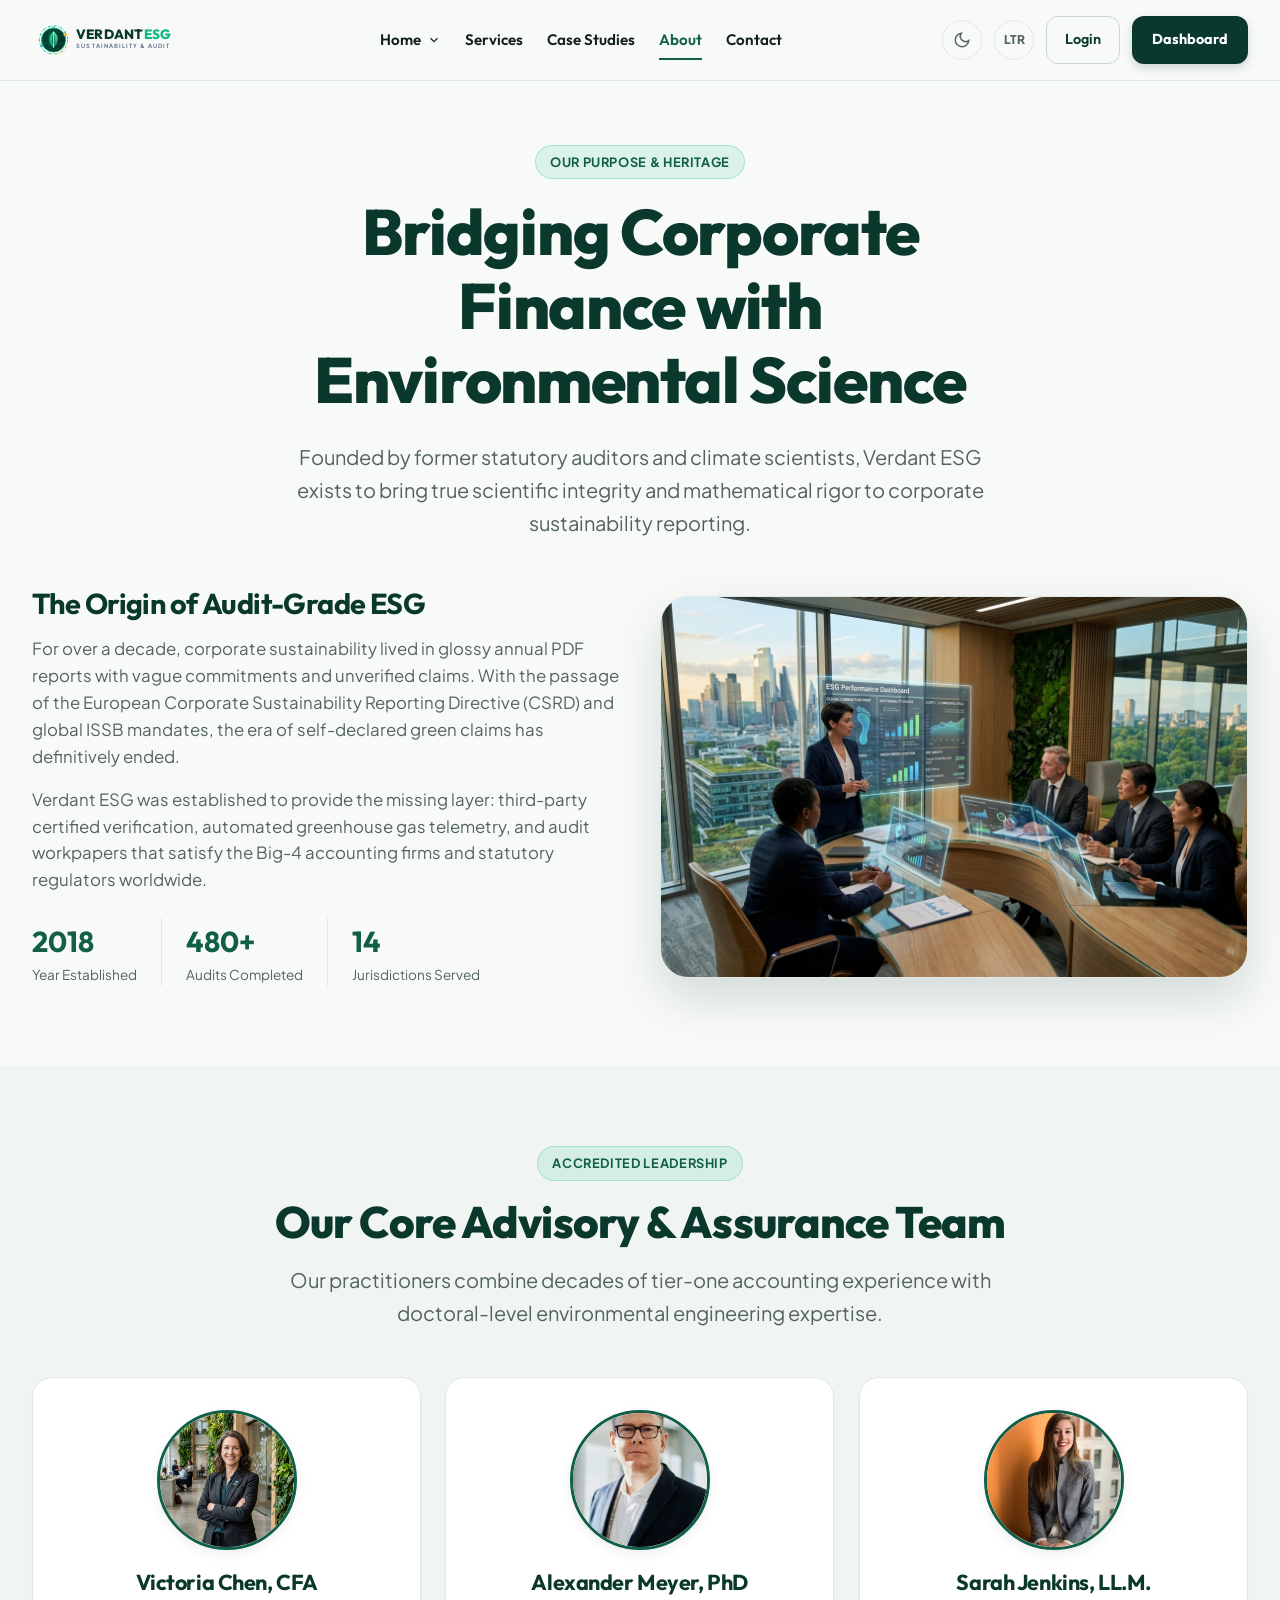
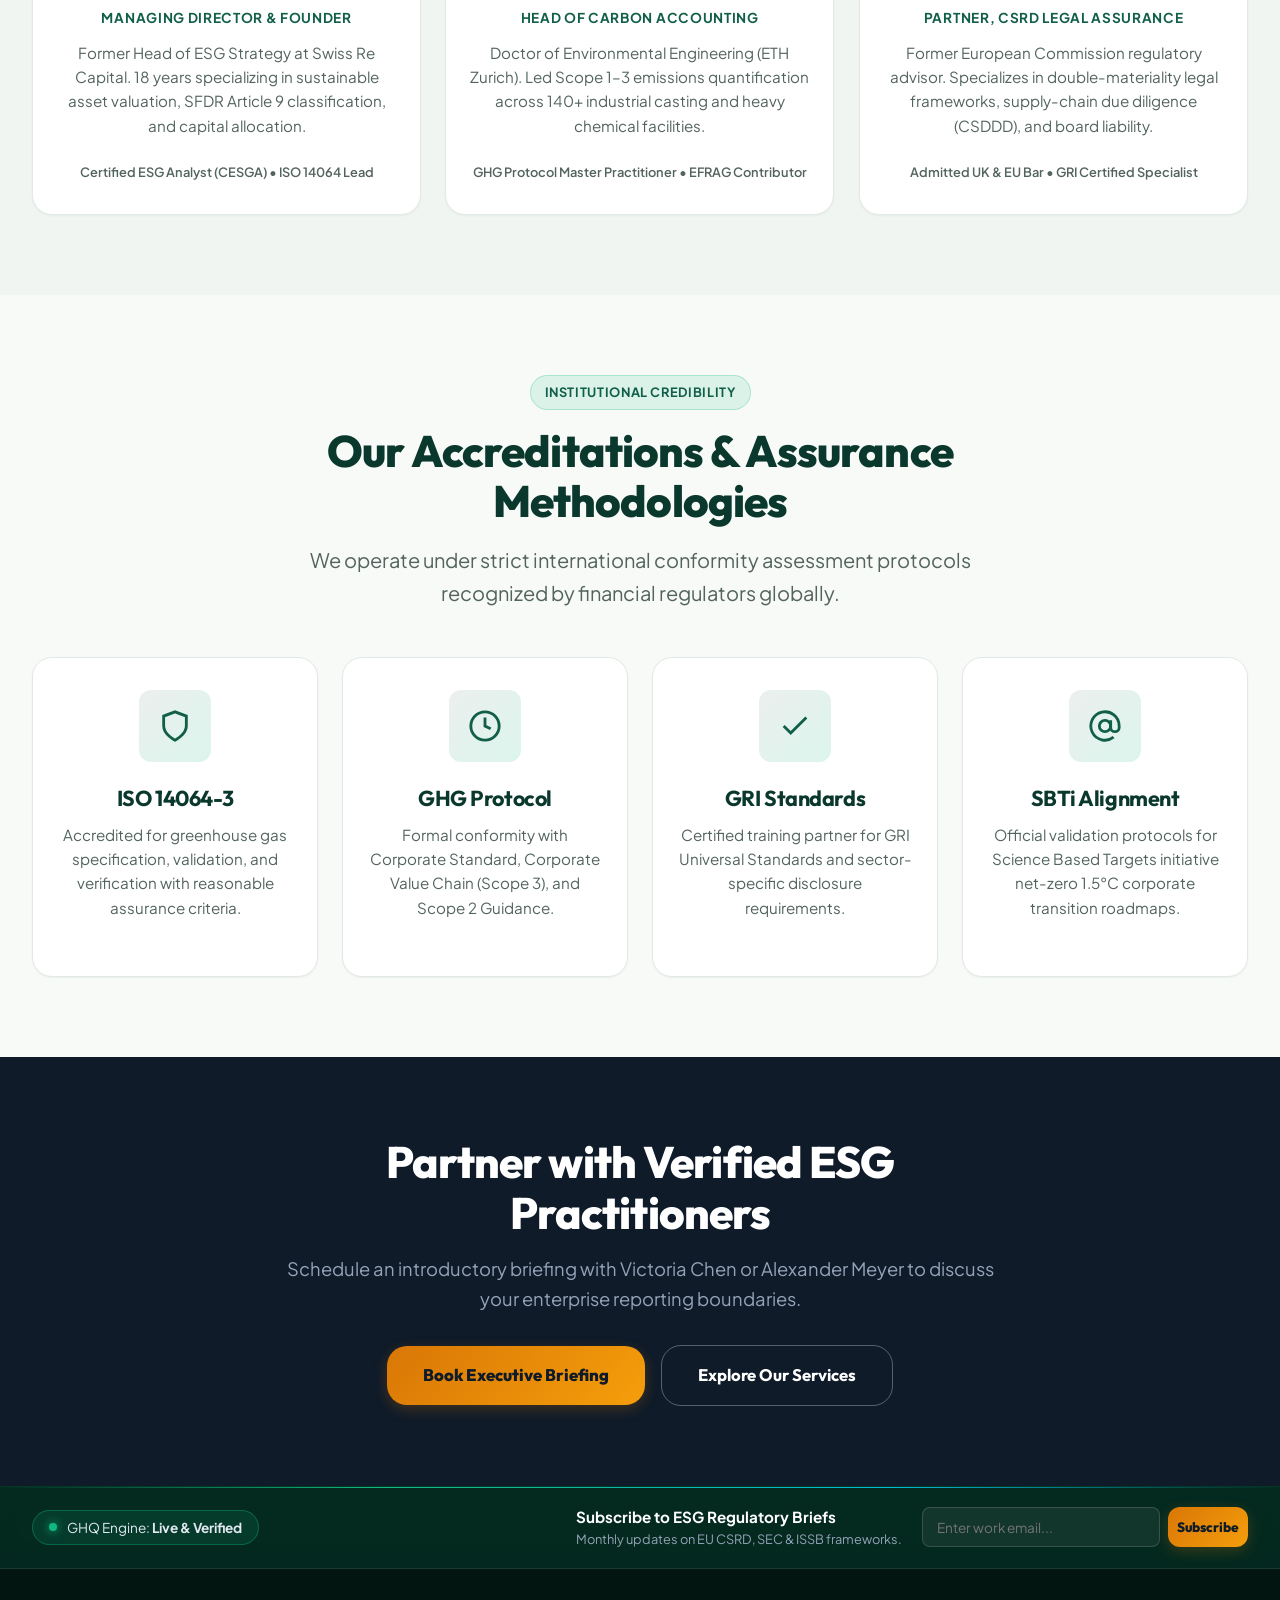
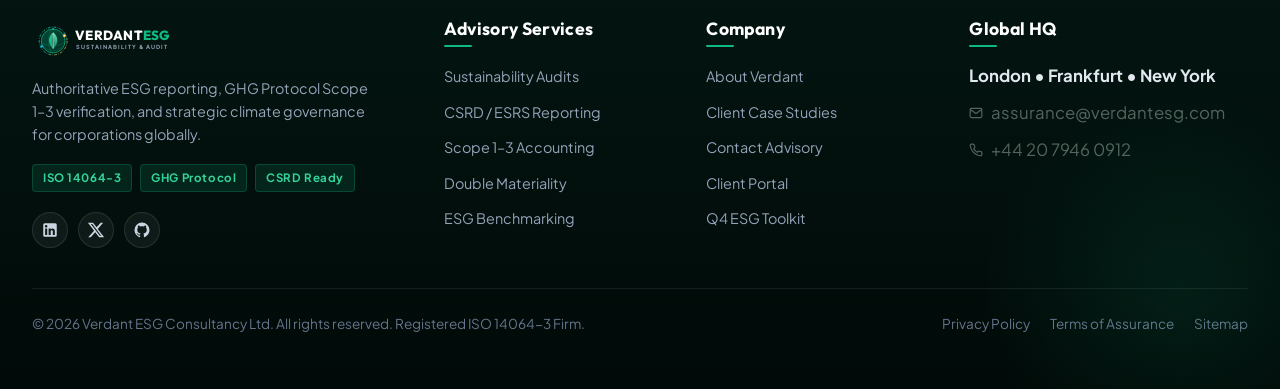
==== about.html @ 06926736 "1" ====
<!DOCTYPE html>
<html lang="en">
<head>
  <meta charset="UTF-8">
  <meta name="viewport" content="width=device-width, initial-scale=1.0">
  <title>About Us — Verdant ESG Consultancy</title>
  <meta name="description" content="Meet our multidisciplinary team of accredited GHG auditors, environmental economists, and CSRD statutory assurance specialists.">
  <meta name="keywords" content="ESG consultancy team, GHG auditors, sustainability leadership, ISO 14064 verifiers">
  
  <link rel="icon" type="image/png" href="assets/images/logo.png">
  <link rel="stylesheet" href="assets/css/style.css">
  <link rel="stylesheet" href="assets/css/dark-mode.css">
  <link rel="stylesheet" href="assets/css/rtl.css">
</head>
<body>

  <!-- STRICT NAVBAR -->
  <header class="site-header" id="mainHeader">
    <div class="container navbar">
      <a href="index.html" class="navbar-brand" aria-label="Verdant ESG Home">
        <svg viewBox="0 0 280 64" width="180" height="42" fill="none" xmlns="http://www.w3.org/2000/svg">
          <defs>
            <linearGradient id="hdrGlobeGrad" x1="0" y1="0" x2="44" y2="44" gradientUnits="userSpaceOnUse">
              <stop offset="0%" stop-color="#064E3B"/>
              <stop offset="100%" stop-color="#022C22"/>
            </linearGradient>
            <linearGradient id="hdrLeaf1" x1="12" y1="8" x2="32" y2="36" gradientUnits="userSpaceOnUse">
              <stop offset="0%" stop-color="#34D399"/>
              <stop offset="50%" stop-color="#10B981"/>
              <stop offset="100%" stop-color="#059669"/>
            </linearGradient>
            <linearGradient id="hdrLeaf2" x1="22" y1="8" x2="22" y2="36" gradientUnits="userSpaceOnUse">
              <stop offset="0%" stop-color="#6EE7B7"/>
              <stop offset="100%" stop-color="#047857"/>
            </linearGradient>
            <linearGradient id="hdrOrbitGrad" x1="0" y1="0" x2="44" y2="44" gradientUnits="userSpaceOnUse">
              <stop offset="0%" stop-color="#10B981"/>
              <stop offset="50%" stop-color="#06B6D4"/>
              <stop offset="100%" stop-color="#F59E0B"/>
            </linearGradient>
          </defs>
          <g transform="translate(10, 10)">
            <circle cx="22" cy="22" r="21" stroke="url(#hdrOrbitGrad)" stroke-width="1.5" stroke-dasharray="4 2 1 2" opacity="0.9"/>
            <ellipse cx="22" cy="22" rx="21" ry="8" stroke="#10B981" stroke-width="1" stroke-dasharray="2 3" transform="rotate(-25 22 22)" opacity="0.6"/>
            <circle cx="22" cy="22" r="18" fill="url(#hdrGlobeGrad)" stroke="#10B981" stroke-width="1"/>
            <path d="M 4 22 A 18 7 0 0 0 40 22" fill="none" stroke="#10B981" stroke-width="0.75" opacity="0.4"/>
            <path d="M 4 22 A 18 14 0 0 0 40 22" fill="none" stroke="#10B981" stroke-width="0.75" opacity="0.3"/>
            <path d="M 22 4 A 7 18 0 0 0 22 40" fill="none" stroke="#10B981" stroke-width="0.75" opacity="0.4"/>
            <path d="M 22 9 C 14 15 13 25 22 34 C 20 28 20 18 22 9 Z" fill="url(#hdrLeaf1)"/>
            <path d="M 22 9 C 30 15 31 25 22 34 C 24 28 24 18 22 9 Z" fill="url(#hdrLeaf2)"/>
            <path d="M 22 10 V 33" stroke="#ECFDF5" stroke-width="1.2" stroke-linecap="round"/>
            <circle cx="39" cy="14" r="2.5" fill="#F59E0B"/>
            <circle cx="39" cy="14" r="1" fill="#FFFFFF"/>
            <circle cx="5" cy="30" r="1.8" fill="#06B6D4"/>
            <circle cx="22" cy="4" r="1.5" fill="#10B981"/>
          </g>
          <text x="65" y="30" font-family="'Outfit', 'Inter', sans-serif" font-size="20" font-weight="800" fill="currentColor" letter-spacing="0.02em" class="brand-text-main">VERDANT<tspan fill="#10B981">ESG</tspan></text>
          <text x="66" y="44" font-family="'Plus Jakarta Sans', sans-serif" font-size="8.5" font-weight="700" fill="#64748B" letter-spacing="0.18em">SUSTAINABILITY &amp; AUDIT</text>
        </svg>
      </a>

      <nav class="nav-menu" aria-label="Primary Navigation">
        <div class="nav-dropdown">
          <a href="index.html" class="nav-link dropdown-trigger">
            Home
            <svg width="14" height="14" viewBox="0 0 24 24" fill="none" stroke="currentColor" stroke-width="2">
              <polyline points="6 9 12 15 18 9"></polyline>
            </svg>
          </a>
          <div class="dropdown-menu">
            <a href="index.html" class="dropdown-item">Home 1</a>
            <a href="home-2.html" class="dropdown-item">Home 2</a>
          </div>
        </div>
        <a href="services.html" class="nav-link">Services</a>
        <a href="case-studies.html" class="nav-link">Case Studies</a>
        <a href="about.html" class="nav-link active">About</a>
        <a href="contact.html" class="nav-link">Contact</a>
      </nav>

      <div class="nav-actions">
        <button class="utility-btn js-theme-toggle" aria-label="Toggle Theme" title="Toggle Light/Dark Theme">
          <svg class="icon-moon" width="18" height="18" viewBox="0 0 24 24" fill="none" stroke="currentColor" stroke-width="2">
            <path d="M21 12.79A9 9 0 1 1 11.21 3 7 7 0 0 0 21 12.79z"></path>
          </svg>
          <svg class="icon-sun" width="18" height="18" viewBox="0 0 24 24" fill="none" stroke="currentColor" stroke-width="2" style="display:none;">
            <circle cx="12" cy="12" r="5"></circle>
            <line x1="12" y1="1" x2="12" y2="3"></line>
            <line x1="12" y1="21" x2="12" y2="23"></line>
            <line x1="4.22" y1="4.22" x2="5.64" y2="5.64"></line>
            <line x1="18.36" y1="18.36" x2="19.78" y2="19.78"></line>
            <line x1="1" y1="12" x2="3" y2="12"></line>
            <line x1="21" y1="12" x2="23" y2="12"></line>
            <line x1="4.22" y1="19.78" x2="5.64" y2="18.36"></line>
            <line x1="18.36" y1="5.64" x2="19.78" y2="4.22"></line>
          </svg>
        </button>

        <button class="utility-btn js-rtl-toggle" aria-label="Toggle RTL" style="font-weight: 800; font-size: 0.75rem;">
          LTR
        </button>

        <a href="login.html" class="btn btn-login">Login</a>
        <a href="dashboard.html" class="btn btn-dashboard">Dashboard</a>

        <button class="hamburger-btn" aria-label="Open Mobile Menu">
          <span></span>
          <span></span>
          <span></span>
        </button>
      </div>
    </div>
  </header>

  <!-- Mobile Drawer -->
  <div class="mobile-drawer-backdrop">
    <div class="mobile-drawer">
      <div class="mobile-drawer-header">
        <span style="font-family: var(--font-display); font-weight: 800; color: var(--color-primary);">VERDANT ESG</span>
        <button class="utility-btn js-drawer-close" aria-label="Close Menu">✕</button>
      </div>
      <div class="mobile-nav-links">
        <a href="index.html" class="mobile-nav-link">Home (Version 1)</a>
        <a href="home-2.html" class="mobile-nav-link">Home (Version 2)</a>
        <a href="services.html" class="mobile-nav-link">Services</a>
        <a href="case-studies.html" class="mobile-nav-link">Case Studies</a>
        <a href="about.html" class="mobile-nav-link">About Us</a>
        <a href="contact.html" class="mobile-nav-link">Contact</a>
      </div>
      <div class="mobile-drawer-footer">
        <a href="login.html" class="btn btn-outline" style="width: 100%;">Client Login</a>
        <a href="dashboard.html" class="btn btn-primary" style="width: 100%;">Client Dashboard</a>
      </div>
    </div>
  </div>

  <main>
    <!-- ========================================================================
         ABOUT SECTION 1: MISSION & STORY HERO
         ======================================================================== -->
    <section class="section" style="padding-top: var(--space-16);">
      <div class="container">
        <div class="section-header">
          <div class="badge">Our Purpose &amp; Heritage</div>
          <h1>Bridging Corporate Finance with Environmental Science</h1>
          <p class="lead-text" style="margin-left: auto; margin-right: auto;">
            Founded by former statutory auditors and climate scientists, Verdant ESG exists to bring true scientific integrity and mathematical rigor to corporate sustainability reporting.
          </p>
        </div>

        <div style="display: grid; grid-template-columns: 1fr 1fr; gap: var(--space-10); align-items: center;">
          <div>
            <h3 style="font-size: 1.8rem; margin-bottom: 16px;">The Origin of Audit-Grade ESG</h3>
            <p>
              For over a decade, corporate sustainability lived in glossy annual PDF reports with vague commitments and unverified claims. With the passage of the European Corporate Sustainability Reporting Directive (CSRD) and global ISSB mandates, the era of self-declared green claims has definitively ended.
            </p>
            <p>
              Verdant ESG was established to provide the missing layer: third-party certified verification, automated greenhouse gas telemetry, and audit workpapers that satisfy the Big-4 accounting firms and statutory regulators worldwide.
            </p>
            <div style="display: flex; gap: 24px; margin-top: 24px;">
              <div>
                <strong style="font-size: 1.8rem; font-family: var(--font-display); color: var(--color-primary-light);">2018</strong>
                <div style="font-size: 0.85rem; color: var(--color-text-muted);">Year Established</div>
              </div>
              <div style="width: 1px; background: var(--color-border);"></div>
              <div>
                <strong style="font-size: 1.8rem; font-family: var(--font-display); color: var(--color-primary-light);">480+</strong>
                <div style="font-size: 0.85rem; color: var(--color-text-muted);">Audits Completed</div>
              </div>
              <div style="width: 1px; background: var(--color-border);"></div>
              <div>
                <strong style="font-size: 1.8rem; font-family: var(--font-display); color: var(--color-primary-light);">14</strong>
                <div style="font-size: 0.85rem; color: var(--color-text-muted);">Jurisdictions Served</div>
              </div>
            </div>
          </div>

          <div style="border-radius: var(--radius-xl); overflow: hidden; box-shadow: var(--shadow-xl); border: 1.5px solid var(--color-border);">
            <img src="assets/images/hero_boardroom.jpg" alt="Verdant ESG Boardroom Executive Advisory" style="width: 100%; height: 380px; object-fit: cover;">
          </div>
        </div>
      </div>
    </section>

    <!-- ========================================================================
         ABOUT SECTION 2: TEAM PROFILES (CENTER-ALIGNED 3D TILT CARDS)
         ======================================================================== -->
    <section class="section section-subtle">
      <div class="container">
        <div class="section-header">
          <div class="badge">Accredited Leadership</div>
          <h2>Our Core Advisory &amp; Assurance Team</h2>
          <p class="lead-text" style="margin-left: auto; margin-right: auto;">
            Our practitioners combine decades of tier-one accounting experience with doctoral-level environmental engineering expertise.
          </p>
        </div>

        <div class="card-grid card-grid-3">
          <!-- Member 1: Director -->
          <div class="esg-card tilt-card">
            <div style="width: 140px; height: 140px; border-radius: 50%; overflow: hidden; margin-bottom: 20px; border: 3px solid var(--color-primary-light); box-shadow: var(--shadow-md);">
              <img src="assets/images/team_director.jpg" alt="Victoria Chen, Managing Director" style="width: 100%; height: 100%; object-fit: cover;">
            </div>
            <h3>Victoria Chen, CFA</h3>
            <span style="font-size: 0.85rem; font-weight: 700; color: var(--color-primary-light); margin-bottom: 12px; text-transform: uppercase; letter-spacing: 0.05em;">
              Managing Director &amp; Founder
            </span>
            <p>
              Former Head of ESG Strategy at Swiss Re Capital. 18 years specializing in sustainable asset valuation, SFDR Article 9 classification, and capital allocation.
            </p>
            <div style="font-size: 0.8rem; color: var(--color-text-muted); font-weight: 600;">
              Certified ESG Analyst (CESGA) • ISO 14064 Lead
            </div>
          </div>

          <!-- Member 2: Auditor -->
          <div class="esg-card tilt-card">
            <div style="width: 140px; height: 140px; border-radius: 50%; overflow: hidden; margin-bottom: 20px; border: 3px solid var(--color-primary-light); box-shadow: var(--shadow-md);">
              <img src="assets/images/team_auditor.jpg" alt="Alexander Meyer, Lead GHG Verifier" style="width: 100%; height: 100%; object-fit: cover;">
            </div>
            <h3>Alexander Meyer, PhD</h3>
            <span style="font-size: 0.85rem; font-weight: 700; color: var(--color-primary-light); margin-bottom: 12px; text-transform: uppercase; letter-spacing: 0.05em;">
              Head of Carbon Accounting
            </span>
            <p>
              Doctor of Environmental Engineering (ETH Zurich). Led Scope 1–3 emissions quantification across 140+ industrial casting and heavy chemical facilities.
            </p>
            <div style="font-size: 0.8rem; color: var(--color-text-muted); font-weight: 600;">
              GHG Protocol Master Practitioner • EFRAG Contributor
            </div>
          </div>

          <!-- Member 3: Governance -->
          <div class="esg-card tilt-card">
            <div style="width: 140px; height: 140px; border-radius: 50%; overflow: hidden; margin-bottom: 20px; border: 3px solid var(--color-primary-light); box-shadow: var(--shadow-md);">
              <img src="assets/images/team_governance.jpg" alt="Sarah Jenkins, CSRD Assurance Partner" style="width: 100%; height: 100%; object-fit: cover;">
            </div>
            <h3>Sarah Jenkins, LL.M.</h3>
            <span style="font-size: 0.85rem; font-weight: 700; color: var(--color-primary-light); margin-bottom: 12px; text-transform: uppercase; letter-spacing: 0.05em;">
              Partner, CSRD Legal Assurance
            </span>
            <p>
              Former European Commission regulatory advisor. Specializes in double-materiality legal frameworks, supply-chain due diligence (CSDDD), and board liability.
            </p>
            <div style="font-size: 0.8rem; color: var(--color-text-muted); font-weight: 600;">
              Admitted UK &amp; EU Bar • GRI Certified Specialist
            </div>
          </div>
        </div>
      </div>
    </section>

    <!-- ========================================================================
         ABOUT SECTION 3: CERTIFICATIONS & ACCREDITATIONS
         ======================================================================== -->
    <section class="section">
      <div class="container">
        <div class="section-header">
          <div class="badge">Institutional Credibility</div>
          <h2>Our Accreditations &amp; Assurance Methodologies</h2>
          <p class="lead-text" style="margin-left: auto; margin-right: auto;">
            We operate under strict international conformity assessment protocols recognized by financial regulators globally.
          </p>
        </div>

        <div class="card-grid card-grid-4">
          <!-- Cert 1 -->
          <div class="esg-card tilt-card">
            <div class="card-icon">
              <svg viewBox="0 0 24 24" fill="none" stroke="currentColor" stroke-width="2">
                <path d="M12 22s8-4 8-10V5l-8-3-8 3v7c0 6 8 10 8 10z"></path>
              </svg>
            </div>
            <h3>ISO 14064-3</h3>
            <p>Accredited for greenhouse gas specification, validation, and verification with reasonable assurance criteria.</p>
          </div>

          <!-- Cert 2 -->
          <div class="esg-card tilt-card">
            <div class="card-icon">
              <svg viewBox="0 0 24 24" fill="none" stroke="currentColor" stroke-width="2">
                <circle cx="12" cy="12" r="10"></circle>
                <path d="M12 6v6l4 2"></path>
              </svg>
            </div>
            <h3>GHG Protocol</h3>
            <p>Formal conformity with Corporate Standard, Corporate Value Chain (Scope 3), and Scope 2 Guidance.</p>
          </div>

          <!-- Cert 3 -->
          <div class="esg-card tilt-card">
            <div class="card-icon">
              <svg viewBox="0 0 24 24" fill="none" stroke="currentColor" stroke-width="2">
                <polyline points="20 6 9 17 4 12"></polyline>
              </svg>
            </div>
            <h3>GRI Standards</h3>
            <p>Certified training partner for GRI Universal Standards and sector-specific disclosure requirements.</p>
          </div>

          <!-- Cert 4 -->
          <div class="esg-card tilt-card">
            <div class="card-icon">
              <svg viewBox="0 0 24 24" fill="none" stroke="currentColor" stroke-width="2">
                <circle cx="12" cy="12" r="4"></circle>
                <path d="M16 8v5a3 3 0 0 0 6 0v-1a10 10 0 1 0-3.92 7.94"></path>
              </svg>
            </div>
            <h3>SBTi Alignment</h3>
            <p>Official validation protocols for Science Based Targets initiative net-zero 1.5°C corporate transition roadmaps.</p>
          </div>
        </div>
      </div>
    </section>

    <!-- ========================================================================
         ABOUT SECTION 4: CTA TO SERVICES / CONTACT
         ======================================================================== -->
    <section class="section section-dark">
      <div class="container" style="text-align: center; max-width: 800px; margin: 0 auto;">
        <h2 style="color: #FFFFFF; margin-bottom: 16px;">Partner with Verified ESG Practitioners</h2>
        <p style="color: #94A3B8; margin-bottom: 32px; font-size: 1.15rem;">
          Schedule an introductory briefing with Victoria Chen or Alexander Meyer to discuss your enterprise reporting boundaries.
        </p>
        <div class="btn-group" style="justify-content: center;">
          <a href="contact.html" class="btn btn-accent btn-lg">Book Executive Briefing</a>
          <a href="services.html" class="btn btn-outline btn-lg" style="color: #FFFFFF; border-color: rgba(255,255,255,0.3);">Explore Our Services</a>
        </div>
      </div>
    </section>
  </main>

  <!-- FOOTER -->
    <footer class="site-footer">
    <div class="footer-top-bar">
      <div class="container footer-top-wrapper">
        <div class="footer-status-pill">
          <span class="status-dot"></span>
          <span>GHQ Engine: <strong>Live &amp; Verified</strong></span>
        </div>
        <div class="footer-newsletter-box">
          <div class="newsletter-text">
            <strong>Subscribe to ESG Regulatory Briefs</strong>
            <span>Monthly updates on EU CSRD, SEC &amp; ISSB frameworks.</span>
          </div>
          <form class="newsletter-form js-validate-form">
            <input type="email" placeholder="Enter work email..." required class="form-control footer-input">
            <button type="submit" class="btn btn-accent btn-sm">Subscribe</button>
          </form>
        </div>
      </div>
    </div>

    <div class="container footer-main">
      <div class="footer-grid">
        <!-- Brand Column -->
        <div class="footer-brand-col">
          <a href="index.html" class="navbar-brand footer-logo">
            <svg viewBox="0 0 280 64" width="160" height="38" fill="none" xmlns="http://www.w3.org/2000/svg">
          <defs>
            <linearGradient id="ftrGlobeGrad" x1="0" y1="0" x2="44" y2="44" gradientUnits="userSpaceOnUse">
              <stop offset="0%" stop-color="#064E3B"/>
              <stop offset="100%" stop-color="#022C22"/>
            </linearGradient>
            <linearGradient id="ftrLeaf1" x1="12" y1="8" x2="32" y2="36" gradientUnits="userSpaceOnUse">
              <stop offset="0%" stop-color="#34D399"/>
              <stop offset="50%" stop-color="#10B981"/>
              <stop offset="100%" stop-color="#059669"/>
            </linearGradient>
            <linearGradient id="ftrLeaf2" x1="22" y1="8" x2="22" y2="36" gradientUnits="userSpaceOnUse">
              <stop offset="0%" stop-color="#6EE7B7"/>
              <stop offset="100%" stop-color="#047857"/>
            </linearGradient>
            <linearGradient id="ftrOrbitGrad" x1="0" y1="0" x2="44" y2="44" gradientUnits="userSpaceOnUse">
              <stop offset="0%" stop-color="#10B981"/>
              <stop offset="50%" stop-color="#06B6D4"/>
              <stop offset="100%" stop-color="#F59E0B"/>
            </linearGradient>
          </defs>
          <g transform="translate(10, 10)">
            <circle cx="22" cy="22" r="21" stroke="url(#ftrOrbitGrad)" stroke-width="1.5" stroke-dasharray="4 2 1 2" opacity="0.9"/>
            <ellipse cx="22" cy="22" rx="21" ry="8" stroke="#10B981" stroke-width="1" stroke-dasharray="2 3" transform="rotate(-25 22 22)" opacity="0.6"/>
            <circle cx="22" cy="22" r="18" fill="url(#ftrGlobeGrad)" stroke="#10B981" stroke-width="1"/>
            <path d="M 4 22 A 18 7 0 0 0 40 22" fill="none" stroke="#10B981" stroke-width="0.75" opacity="0.4"/>
            <path d="M 4 22 A 18 14 0 0 0 40 22" fill="none" stroke="#10B981" stroke-width="0.75" opacity="0.3"/>
            <path d="M 22 4 A 7 18 0 0 0 22 40" fill="none" stroke="#10B981" stroke-width="0.75" opacity="0.4"/>
            <path d="M 22 9 C 14 15 13 25 22 34 C 20 28 20 18 22 9 Z" fill="url(#ftrLeaf1)"/>
            <path d="M 22 9 C 30 15 31 25 22 34 C 24 28 24 18 22 9 Z" fill="url(#ftrLeaf2)"/>
            <path d="M 22 10 V 33" stroke="#ECFDF5" stroke-width="1.2" stroke-linecap="round"/>
            <circle cx="39" cy="14" r="2.5" fill="#F59E0B"/>
            <circle cx="39" cy="14" r="1" fill="#FFFFFF"/>
            <circle cx="5" cy="30" r="1.8" fill="#06B6D4"/>
            <circle cx="22" cy="4" r="1.5" fill="#10B981"/>
          </g>
          <text x="65" y="30" font-family="'Outfit', 'Inter', sans-serif" font-size="20" font-weight="800" fill="#FFFFFF" letter-spacing="0.02em">VERDANT<tspan fill="#10B981">ESG</tspan></text>
          <text x="66" y="44" font-family="'Plus Jakarta Sans', sans-serif" font-size="8.5" font-weight="700" fill="#94A3B8" letter-spacing="0.18em">SUSTAINABILITY &amp; AUDIT</text>
        </svg>
          </a>
          <p class="footer-desc">
            Authoritative ESG reporting, GHG Protocol Scope 1–3 verification, and strategic climate governance for corporations globally.
          </p>
          <div class="footer-badges">
            <span class="cert-badge">ISO 14064-3</span>
            <span class="cert-badge">GHG Protocol</span>
            <span class="cert-badge">CSRD Ready</span>
          </div>
          <div class="footer-socials">
            <a href="#" aria-label="LinkedIn" class="social-btn">
              <svg width="18" height="18" fill="currentColor" viewBox="0 0 24 24"><path d="M19 3a2 2 0 0 1 2 2v14a2 2 0 0 1-2 2H5a2 2 0 0 1-2-2V5a2 2 0 0 1 2-2h14m-.5 15.5v-5.3a3.26 3.26 0 0 0-3.26-3.26c-.85 0-1.84.52-2.28 1.3v-1.11h-2.79v8.37h2.79v-4.93c0-.77.62-1.4 1.39-1.4a1.4 1.4 0 0 1 1.4 1.4v4.93h2.75M6.88 8.56a1.68 1.68 0 0 0 1.68-1.68c0-.93-.75-1.69-1.68-1.69a1.69 1.69 0 0 0-1.69 1.69c0 .93.76 1.68 1.69 1.68m1.39 9.94v-8.37H5.5v8.37h2.77z"/></svg>
            </a>
            <a href="#" aria-label="Twitter/X" class="social-btn">
              <svg width="18" height="18" fill="currentColor" viewBox="0 0 24 24"><path d="M18.244 2.25h3.308l-7.227 8.26 8.502 11.24H16.17l-5.214-6.817L4.99 21.75H1.68l7.73-8.835L1.254 2.25H8.08l4.713 6.231zm-1.161 17.52h1.833L7.084 4.126H5.117z"/></svg>
            </a>
            <a href="#" aria-label="GitHub" class="social-btn">
              <svg width="18" height="18" fill="currentColor" viewBox="0 0 24 24"><path d="M12 2A10 10 0 0 0 2 12c0 4.42 2.87 8.17 6.84 9.5.5.08.66-.23.66-.5v-1.69c-2.77.6-3.36-1.34-3.36-1.34-.46-1.16-1.11-1.47-1.11-1.47-.91-.62.07-.6.07-.6 1 .07 1.53 1.03 1.53 1.03.87 1.52 2.34 1.07 2.91.83.1-.65.35-1.09.63-1.34-2.22-.25-4.55-1.11-4.55-4.92 0-1.11.38-2 1.03-2.71-.1-.25-.45-1.29.1-2.64 0 0 .84-.27 2.75 1.02.79-.22 1.65-.33 2.5-.33.85 0 1.71.11 2.5.33 1.91-1.29 2.75-1.02 2.75-1.02.55 1.35.2 2.39.1 2.64.65.71 1.03 1.6 1.03 2.71 0 3.82-2.34 4.66-4.57 4.91.36.31.69.92.69 1.85V21c0 .27.16.59.67.5C19.14 20.16 22 16.42 22 12A10 10 0 0 0 12 2z"/></svg>
            </a>
          </div>
        </div>

        <!-- Advisory Services -->
        <div class="footer-col">
          <h4 class="footer-heading">Advisory Services</h4>
          <ul class="footer-menu">
            <li><a href="services.html">Sustainability Audits</a></li>
            <li><a href="services.html">CSRD / ESRS Reporting</a></li>
            <li><a href="services.html">Scope 1–3 Accounting</a></li>
            <li><a href="services.html">Double Materiality</a></li>
            <li><a href="services.html">ESG Benchmarking</a></li>
          </ul>
        </div>

        <!-- Company -->
        <div class="footer-col">
          <h4 class="footer-heading">Company</h4>
          <ul class="footer-menu">
            <li><a href="about.html">About Verdant</a></li>
            <li><a href="case-studies.html">Client Case Studies</a></li>
            <li><a href="contact.html">Contact Advisory</a></li>
            <li><a href="login.html">Client Portal</a></li>
            <li><a href="coming-soon.html">Q4 ESG Toolkit</a></li>
          </ul>
        </div>

        <!-- Global HQ -->
        <div class="footer-col">
          <h4 class="footer-heading">Global HQ</h4>
          <div class="footer-contact-info">
            <p><strong>London • Frankfurt • New York</strong></p>
            <p><svg width="14" height="14" viewBox="0 0 24 24" fill="none" stroke="currentColor" stroke-width="2"><path d="M4 4h16c1.1 0 2 .9 2 2v12c0 1.1-.9 2-2 2H4c-1.1 0-2-.9-2-2V6c0-1.1.9-2 2-2z"></path><polyline points="22,6 12,13 2,6"></polyline></svg> assurance@verdantesg.com</p>
            <p><svg width="14" height="14" viewBox="0 0 24 24" fill="none" stroke="currentColor" stroke-width="2"><path d="M22 16.92v3a2 2 0 0 1-2.18 2 19.79 19.79 0 0 1-8.63-3.07 19.5 19.5 0 0 1-6-6 19.79 19.79 0 0 1-3.07-8.67A2 2 0 0 1 4.11 2h3a2 2 0 0 1 2 1.72 12.84 12.84 0 0 0 .7 2.81 2 2 0 0 1-.45 2.11L8.09 9.91a16 16 0 0 0 6 6l1.27-1.27a2 2 0 0 1 2.11-.45 12.84 12.84 0 0 0 2.81.7A2 2 0 0 1 22 16.92z"></path></svg> +44 20 7946 0912</p>
          </div>
        </div>
      </div>

      <div class="footer-bottom">
        <div class="footer-copy">
          &copy; 2026 Verdant ESG Consultancy Ltd. All rights reserved. Registered ISO 14064-3 Firm.
        </div>
        <div class="footer-bottom-links">
          <a href="404.html">Privacy Policy</a>
          <a href="404.html">Terms of Assurance</a>
          <a href="sitemap.xml">Sitemap</a>
          
        </div>
      </div>
    </div>
  </footer>

  <script src="assets/js/3d-effects.js"></script>
  <script src="assets/js/main.js"></script>
</body>
</html>
---- assets/css/style.css ----
/* ==========================================================================
   VERDANT ESG - SUSTAINABILITY & REPORTING CONSULTANCY DESIGN SYSTEM
   ========================================================================== */

@import url('https://fonts.googleapis.com/css2?family=Outfit:wght@400;500;600;700;800;900&family=Plus+Jakarta+Sans:ital,wght@0,400;0,500;0,600;0,700;1,400&display=swap');

:root {
  /* Core Brand Tokens */
  --color-primary: #0A382C;          /* Deep Forest Emerald */
  --color-primary-light: #115E49;    /* Vibrant Bio Green */
  --color-primary-glow: #10B981;     /* Active Bio Green Glow */
  --color-secondary: #0F1B29;        /* Slate Governance Navy */
  --color-secondary-light: #1E293B;  /* Slate Neutral */
  --color-accent: #D97706;           /* Warm Amber Action Gold */
  --color-accent-hover: #B45309;
  --color-accent-light: #FEF3C7;
  --color-accent-glow: #F59E0B;

  /* Surfaces & Backgrounds (Light Theme Default) */
  --color-bg: #F8FAF8;              /* Soft Organic Paper White */
  --color-surface: #FFFFFF;
  --color-surface-elevated: #FFFFFF;
  --color-surface-glass: rgba(255, 255, 255, 0.85);
  --color-surface-subtle: #F1F5F2;

  /* Text & Content */
  --color-text: #12201B;             /* Charcoal Deep Green */
  --color-text-muted: #53645E;       /* Muted Forest Gray */
  --color-text-subtle: #849690;
  --color-text-inverse: #FFFFFF;

  /* Borders & Dividers */
  --color-border: #E2E8E4;
  --color-border-hover: #CBD5D0;
  --color-border-focus: #10B981;

  /* Status Tokens */
  --color-success: #059669;
  --color-warning: #D97706;
  --color-error: #DC2626;
  --color-info: #0284C7;

  /* Typography */
  --font-display: 'Outfit', -apple-system, BlinkMacSystemFont, sans-serif;
  --font-body: 'Plus Jakarta Sans', -apple-system, BlinkMacSystemFont, sans-serif;

  /* Spacing Scale (8px base) */
  --space-1: 4px;
  --space-2: 8px;
  --space-3: 12px;
  --space-4: 16px;
  --space-5: 20px;
  --space-6: 24px;
  --space-8: 32px;
  --space-10: 40px;
  --space-12: 48px;
  --space-16: 64px;
  --space-20: 80px;
  --space-24: 96px;
  --space-32: 128px;

  /* Elevation Shadows */
  --shadow-sm: 0 1px 2px rgba(10, 56, 44, 0.05);
  --shadow-md: 0 4px 12px rgba(10, 56, 44, 0.08);
  --shadow-lg: 0 12px 32px rgba(10, 56, 44, 0.12);
  --shadow-xl: 0 20px 48px rgba(10, 56, 44, 0.16);
  --shadow-tilt: 0 25px 50px -12px rgba(10, 56, 44, 0.22);
  --shadow-inner: inset 0 2px 4px rgba(0, 0, 0, 0.04);

  /* Radii */
  --radius-sm: 6px;
  --radius-md: 12px;
  --radius-lg: 20px;
  --radius-xl: 28px;
  --radius-full: 9999px;

  /* Transitions */
  --transition-fast: 0.15s cubic-bezier(0.4, 0, 0.2, 1);
  --transition-normal: 0.25s cubic-bezier(0.4, 0, 0.2, 1);
  --transition-smooth: 0.4s cubic-bezier(0.16, 1, 0.3, 1);

  /* Container */
  --container-max: 1280px;
  --navbar-height: 80px;
}

/* ==========================================================================
   RESET & BASE STYLES
   ========================================================================== */
*, *::before, *::after {
  box-sizing: border-box;
  margin: 0;
  padding: 0;
}

html {
  font-size: 16px;
  scroll-behavior: smooth;
  -webkit-font-smoothing: antialiased;
  -moz-osx-font-smoothing: grayscale;
}

body {
  font-family: var(--font-body);
  background-color: var(--color-bg);
  color: var(--color-text);
  line-height: 1.6;
  min-height: 100vh;
  overflow-x: hidden;
  display: flex;
  flex-direction: column;
}

img, svg {
  max-width: 100%;
  height: auto;
  display: block;
}

a {
  color: inherit;
  text-decoration: none;
  transition: color var(--transition-fast);
}

button, input, select, textarea {
  font: inherit;
  color: inherit;
}

button {
  cursor: pointer;
  border: none;
  background: none;
}

ul, ol {
  list-style: none;
}

/* Typography Hierarchy */
h1, h2, h3, h4, h5, h6 {
  font-family: var(--font-display);
  color: var(--color-primary);
  line-height: 1.15;
  font-weight: 700;
  letter-spacing: -0.02em;
}

h1 {
  font-size: clamp(2.25rem, 4.5vw + 1rem, 4rem);
  font-weight: 800;
  margin-bottom: var(--space-6);
}

h2 {
  font-size: clamp(1.85rem, 3vw + 0.8rem, 2.75rem);
  font-weight: 800;
  margin-bottom: var(--space-4);
}

h3 {
  font-size: clamp(1.35rem, 2vw + 0.5rem, 1.75rem);
  font-weight: 700;
  margin-bottom: var(--space-3);
}

h4 {
  font-size: 1.2rem;
  font-weight: 600;
  margin-bottom: var(--space-2);
}

p {
  margin-bottom: var(--space-4);
  color: var(--color-text-muted);
  font-size: 1.05rem;
}

.lead-text {
  font-size: clamp(1.1rem, 1.2vw + 0.5rem, 1.25rem);
  line-height: 1.65;
  color: var(--color-text-muted);
  max-width: 720px;
}

.text-accent {
  color: var(--color-accent);
}

.text-gradient {
  background: linear-gradient(135deg, var(--color-primary) 0%, var(--color-primary-light) 50%, var(--color-accent) 100%);
  -webkit-background-clip: text;
  -webkit-text-fill-color: transparent;
}

.badge {
  display: inline-flex;
  align-items: center;
  gap: var(--space-2);
  padding: 6px 14px;
  border-radius: var(--radius-full);
  font-size: 0.8rem;
  font-weight: 700;
  letter-spacing: 0.05em;
  text-transform: uppercase;
  background-color: rgba(16, 185, 129, 0.12);
  color: var(--color-primary-light);
  border: 1px solid rgba(16, 185, 129, 0.25);
  margin-bottom: var(--space-4);
}

.badge-dot {
  width: 8px;
  height: 8px;
  border-radius: 50%;
  background-color: var(--color-primary-glow);
  box-shadow: 0 0 8px var(--color-primary-glow);
  animation: pulse-dot 2s infinite ease-in-out;
}

@keyframes pulse-dot {
  0%, 100% { transform: scale(1); opacity: 1; }
  50% { transform: scale(1.4); opacity: 0.6; }
}

/* ==========================================================================
   CONTAINER & LAYOUT
   ========================================================================== */
.container {
  width: 100%;
  max-width: var(--container-max);
  margin-left: auto;
  margin-right: auto;
  padding-left: var(--space-6);
  padding-right: var(--space-6);
}

.section {
  padding-top: var(--space-20);
  padding-bottom: var(--space-20);
  position: relative;
}

.section-subtle {
  background-color: var(--color-surface-subtle);
}

.section-dark {
  background-color: var(--color-secondary);
  color: #F8FAF9;
}
.section-dark h2, .section-dark h3, .section-dark h4 {
  color: #FFFFFF;
}
.section-dark p {
  color: #94A3B8;
}

.section-header {
  text-align: center;
  max-width: 760px;
  margin: 0 auto var(--space-12) auto;
}

.section-header.text-left {
  text-align: left;
  margin-left: 0;
}

/* ==========================================================================
   BUTTONS & CTAs
   ========================================================================== */
.btn {
  display: inline-flex;
  align-items: center;
  justify-content: center;
  gap: var(--space-2);
  padding: 12px 26px;
  font-family: var(--font-display);
  font-size: 0.95rem;
  font-weight: 700;
  border-radius: var(--radius-md);
  transition: all var(--transition-normal);
  text-decoration: none;
  min-height: 48px; /* Strict 44px+ touch target */
  min-width: 48px;
  position: relative;
  overflow: hidden;
  white-space: nowrap;
}

.btn:focus-visible {
  outline: 2px solid var(--color-primary-glow);
  outline-offset: 3px;
}

.btn-primary {
  background: linear-gradient(135deg, var(--color-primary) 0%, var(--color-primary-light) 100%);
  color: #FFFFFF;
  box-shadow: 0 4px 14px rgba(10, 56, 44, 0.25);
}

.btn-primary:hover {
  transform: translateY(-2px);
  box-shadow: 0 8px 20px rgba(10, 56, 44, 0.35);
  color: #FFFFFF;
}

.btn-accent {
  background: linear-gradient(135deg, var(--color-accent) 0%, var(--color-accent-glow) 100%);
  color: #0F1B29;
  font-weight: 800;
  box-shadow: 0 4px 14px rgba(217, 119, 6, 0.25);
}

.btn-accent:hover {
  transform: translateY(-2px);
  box-shadow: 0 8px 20px rgba(217, 119, 6, 0.4);
  color: #0F1B29;
}

.btn-outline {
  border: 1.5px solid var(--color-border-hover);
  background-color: transparent;
  color: var(--color-primary);
}

.btn-outline:hover {
  background-color: rgba(10, 56, 44, 0.05);
  border-color: var(--color-primary);
  transform: translateY(-2px);
}

.btn-ghost {
  background: transparent;
  color: var(--color-primary);
  border: 1.5px solid transparent;
}

.btn-ghost:hover {
  background-color: rgba(10, 56, 44, 0.06);
}

.btn-sm {
  padding: 8px 18px;
  font-size: 0.85rem;
  min-height: 40px;
}

.btn-lg {
  padding: 16px 36px;
  font-size: 1.05rem;
  border-radius: var(--radius-lg);
}

.btn-group {
  display: flex;
  align-items: center;
  gap: var(--space-4);
  flex-wrap: wrap;
}

/* ==========================================================================
   NAVBAR (STRICT: MAX 4-5 LINKS + LOGIN + DASHBOARD CTA)
   ========================================================================== */
.site-header {
  position: sticky;
  top: 0;
  z-index: 1000;
  width: 100%;
  background-color: rgba(248, 250, 248, 0.92);
  backdrop-filter: blur(14px);
  -webkit-backdrop-filter: blur(14px);
  border-bottom: 1px solid var(--color-border);
  transition: all var(--transition-normal);
}

.site-header.scrolled {
  background-color: rgba(255, 255, 255, 0.96);
  box-shadow: var(--shadow-md);
  border-bottom-color: transparent;
}

.navbar {
  display: flex;
  align-items: center;
  justify-content: space-between;
  height: var(--navbar-height);
}

.navbar-brand {
  display: flex;
  align-items: center;
  gap: var(--space-3);
  text-decoration: none;
  font-family: var(--font-display);
  font-size: 1.35rem;
  font-weight: 800;
  color: var(--color-primary);
  flex-shrink: 0;
}

.navbar-brand svg {
  height: 44px;
  width: auto;
}

/* Strict Max 4-5 Navigation Links */
.nav-menu {
  display: flex;
  align-items: center;
  gap: var(--space-8);
}

.nav-link {
  font-family: var(--font-display);
  font-size: 0.95rem;
  font-weight: 600;
  color: var(--color-text);
  padding: var(--space-2) 0;
  position: relative;
  transition: color var(--transition-fast);
}

.nav-link::after {
  content: '';
  position: absolute;
  bottom: 0;
  left: 0;
  width: 0%;
  height: 2px;
  background-color: var(--color-primary-light);
  transition: width var(--transition-normal);
}

.nav-link:hover, .nav-link.active {
  color: var(--color-primary-light);
}

.nav-link:hover::after, .nav-link.active::after {
  width: 100%;
}

/* Nav Dropdown for Home Options */
.nav-dropdown {
  position: relative;
}

.dropdown-trigger {
  display: flex;
  align-items: center;
  gap: 6px;
}

.dropdown-menu {
  position: absolute;
  top: 100%;
  left: 0;
  min-width: 110px;
  background-color: var(--color-surface);
  border: 1px solid var(--color-border);
  border-radius: var(--radius-md);
  box-shadow: var(--shadow-lg);
  padding: 4px;
  display: none;
  flex-direction: column;
  gap: 2px;
  z-index: 1010;
  animation: dropdown-fade 0.2s ease forwards;
}

.nav-dropdown:hover .dropdown-menu,
.nav-dropdown:focus-within .dropdown-menu {
  display: flex;
}

@keyframes dropdown-fade {
  from { opacity: 0; transform: translateY(6px); }
  to { opacity: 1; transform: translateY(0); }
}

.dropdown-item {
  padding: 6px 12px;
  border-radius: var(--radius-sm);
  font-size: 0.875rem;
  font-weight: 600;
  color: var(--color-text);
  display: block;
  white-space: nowrap;
  transition: background var(--transition-fast), color var(--transition-fast);
}

.dropdown-item.active,
.dropdown-item:hover {
  background-color: rgba(16, 185, 129, 0.12);
  color: var(--color-primary);
  font-weight: 700;
}

/* Distinct Action Buttons */
.nav-actions {
  display: flex;
  align-items: center;
  gap: var(--space-3);
}

.nav-actions .btn-login {
  border: 1.5px solid var(--color-border-hover);
  color: var(--color-primary);
  padding: 8px 18px;
  border-radius: var(--radius-md);
  font-weight: 600;
  font-size: 0.9rem;
}

.nav-actions .btn-login:hover {
  border-color: var(--color-primary);
  background-color: rgba(10, 56, 44, 0.05);
}

.nav-actions .btn-dashboard {
  background: var(--color-primary);
  color: #FFFFFF;
  padding: 8px 20px;
  border-radius: var(--radius-md);
  font-weight: 700;
  font-size: 0.9rem;
  box-shadow: 0 4px 10px rgba(10, 56, 44, 0.18);
}

.nav-actions .btn-dashboard:hover {
  background: var(--color-primary-light);
  transform: translateY(-1px);
}

/* Utility Controls (Theme & RTL) */
.utility-btn {
  width: 40px;
  height: 40px;
  border-radius: 50%;
  border: 1px solid var(--color-border);
  display: flex;
  align-items: center;
  justify-content: center;
  color: var(--color-text-muted);
  transition: all var(--transition-fast);
}

.utility-btn:hover {
  color: var(--color-primary);
  border-color: var(--color-primary);
  background-color: var(--color-surface-subtle);
}

/* Hamburger Trigger */
.hamburger-btn {
  display: none;
  flex-direction: column;
  justify-content: center;
  gap: 5px;
  width: 44px;
  height: 44px;
  padding: 10px;
  border-radius: var(--radius-md);
  border: 1px solid var(--color-border);
  background: transparent;
}

.hamburger-btn span {
  display: block;
  height: 2px;
  width: 100%;
  background-color: var(--color-primary);
  border-radius: 2px;
  transition: all var(--transition-fast);
}

/* Mobile Navigation Drawer */
.mobile-drawer-backdrop {
  position: fixed;
  inset: 0;
  background-color: rgba(15, 27, 41, 0.6);
  backdrop-filter: blur(6px);
  z-index: 1050;
  opacity: 0;
  visibility: hidden;
  transition: all var(--transition-smooth);
}

.mobile-drawer-backdrop.active {
  opacity: 1;
  visibility: visible;
}

.mobile-drawer {
  position: fixed;
  top: 0;
  right: -320px;
  width: 320px;
  max-width: 85vw;
  height: 100vh;
  background-color: var(--color-surface);
  z-index: 1060;
  box-shadow: var(--shadow-xl);
  display: flex;
  flex-direction: column;
  transition: transform var(--transition-smooth);
}

.mobile-drawer-backdrop.active .mobile-drawer {
  transform: translateX(-320px);
}

.mobile-drawer-header {
  display: flex;
  align-items: center;
  justify-content: space-between;
  padding: var(--space-6);
  border-bottom: 1px solid var(--color-border);
}

.mobile-nav-links {
  padding: var(--space-6);
  display: flex;
  flex-direction: column;
  gap: var(--space-4);
  flex-grow: 1;
  overflow-y: auto;
}

.mobile-nav-link {
  font-family: var(--font-display);
  font-size: 1.15rem;
  font-weight: 700;
  color: var(--color-text);
  padding: var(--space-2) 0;
  border-bottom: 1px solid var(--color-surface-subtle);
}

.mobile-drawer-footer {
  padding: var(--space-6);
  border-top: 1px solid var(--color-border);
  display: flex;
  flex-direction: column;
  gap: var(--space-3);
  background-color: var(--color-surface-subtle);
}

/* ==========================================================================
   CARDS STRICT SYSTEM:
   - ALL views: Icon + text MUST be center-aligned
   - 3D Tilt Card interaction with cursor perspective & watermark reveal
   ========================================================================== */
.card-grid {
  display: grid;
  gap: var(--space-6);
}

.card-grid-2 {
  grid-template-columns: repeat(2, 1fr);
}

.card-grid-3 {
  grid-template-columns: repeat(3, 1fr);
}

.card-grid-4 {
  grid-template-columns: repeat(4, 1fr);
}

/* Base Card with Center Alignment */
.esg-card {
  background-color: var(--color-surface);
  border: 1px solid var(--color-border);
  border-radius: var(--radius-lg);
  padding: var(--space-8) var(--space-6);
  box-shadow: var(--shadow-sm);
  transition: box-shadow var(--transition-normal), border-color var(--transition-normal);
  position: relative;
  overflow: hidden;
  display: flex;
  flex-direction: column;
  align-items: center;      /* STRICT CENTER ALIGNMENT */
  text-align: center;       /* STRICT CENTER ALIGNMENT */
  justify-content: flex-start;
  height: 100%;
}

/* 3D Tilt Card Attributes */
.tilt-card {
  transform-style: preserve-3d;
  transform: perspective(1000px) rotateX(0deg) rotateY(0deg) scale3d(1, 1, 1);
  will-change: transform;
}

.tilt-card:hover {
  border-color: rgba(16, 185, 129, 0.4);
  box-shadow: var(--shadow-tilt);
}

/* Tilt Inner Content Depth */
.tilt-card > * {
  transform: translateZ(24px);
  transition: transform 0.2s ease-out;
}

/* Card Icon Box */
.card-icon {
  width: 72px;
  height: 72px;
  border-radius: var(--radius-md);
  background: linear-gradient(135deg, rgba(10, 56, 44, 0.08) 0%, rgba(16, 185, 129, 0.15) 100%);
  display: flex;
  align-items: center;
  justify-content: center;
  color: var(--color-primary-light);
  margin-bottom: var(--space-6);
  position: relative;
  transition: transform var(--transition-normal), background var(--transition-normal);
}

.tilt-card:hover .card-icon {
  transform: translateZ(40px) scale(1.08);
  background: linear-gradient(135deg, var(--color-primary) 0%, var(--color-primary-light) 100%);
  color: #FFFFFF;
}

.card-icon svg {
  width: 34px;
  height: 34px;
}

/* Card Watermark Revealed on Tilt */
.card-watermark {
  position: absolute;
  bottom: -20px;
  right: -20px;
  width: 140px;
  height: 140px;
  background-image: url('../images/watermark_pattern.png');
  background-size: contain;
  background-repeat: no-repeat;
  opacity: 0;
  pointer-events: none;
  transition: opacity var(--transition-smooth), transform var(--transition-smooth);
  transform: translateZ(10px) rotate(15deg);
}

.tilt-card:hover .card-watermark {
  opacity: 0.12;
  transform: translateZ(15px) rotate(0deg) scale(1.1);
}

/* Card Glare Dynamic Sheen */
.card-glare {
  position: absolute;
  inset: 0;
  pointer-events: none;
  background: radial-gradient(circle 300px at var(--mouse-x, 50%) var(--mouse-y, 50%), rgba(255, 255, 255, 0.4), transparent 80%);
  opacity: 0;
  transition: opacity var(--transition-normal);
  border-radius: inherit;
}

.tilt-card:hover .card-glare {
  opacity: 1;
}

/* Card Typography */
.esg-card h3 {
  margin-bottom: var(--space-3);
  font-size: 1.35rem;
}

.esg-card p {
  font-size: 0.95rem;
  margin-bottom: var(--space-6);
  flex-grow: 1;
}

/* ==========================================================================
   HERO SECTIONS (HOME 1 vs HOME 2)
   ========================================================================== */

/* Home 1: Full-Bleed Impact Hero */
.hero-home-1 {
  position: relative;
  padding-top: calc(var(--space-20) + 20px);
  padding-bottom: var(--space-24);
  background: radial-gradient(circle at 80% 20%, rgba(16, 185, 129, 0.08) 0%, transparent 60%),
              radial-gradient(circle at 10% 80%, rgba(217, 119, 6, 0.06) 0%, transparent 50%),
              var(--color-bg);
  overflow: hidden;
}

.hero-canvas-container {
  position: absolute;
  inset: 0;
  pointer-events: auto;
  z-index: 1;
  opacity: 0.85;
}

.hero-canvas {
  width: 100%;
  height: 100%;
  display: block;
}

.hero-content {
  position: relative;
  z-index: 2;
  max-width: 860px;
  margin: 0 auto;
  text-align: center;
}

.hero-content .btn-group {
  justify-content: center;
  margin-top: var(--space-8);
}

.hero-stats-badge {
  display: inline-flex;
  align-items: center;
  gap: var(--space-3);
  background-color: var(--color-surface);
  border: 1px solid var(--color-border);
  padding: 8px 18px;
  border-radius: var(--radius-full);
  margin-top: var(--space-10);
  box-shadow: var(--shadow-sm);
}

.hero-stats-badge strong {
  color: var(--color-primary);
  font-family: var(--font-display);
}

/* Home 2: Split-Screen Gauge & Dial Hero */
.hero-home-2 {
  position: relative;
  padding-top: var(--space-16);
  padding-bottom: var(--space-20);
  background: radial-gradient(circle at 20% 30%, rgba(10, 56, 44, 0.06) 0%, transparent 70%),
              var(--color-bg);
}

.hero-split-grid {
  display: grid;
  grid-template-columns: 1.15fr 0.85fr;
  gap: var(--space-12);
  align-items: center;
}

.gauge-card {
  background-color: var(--color-surface);
  border: 1.5px solid var(--color-border);
  border-radius: var(--radius-xl);
  padding: var(--space-8);
  box-shadow: var(--shadow-xl);
  text-align: center;
  position: relative;
  overflow: hidden;
}

.dial-wrapper {
  position: relative;
  width: 240px;
  height: 240px;
  margin: 0 auto var(--space-6) auto;
}

.dial-center {
  position: absolute;
  inset: 0;
  display: flex;
  flex-direction: column;
  align-items: center;
  justify-content: center;
}

.dial-score {
  font-family: var(--font-display);
  font-size: 3.25rem;
  font-weight: 900;
  color: var(--color-primary);
  line-height: 1;
}

.dial-tier {
  font-size: 0.9rem;
  font-weight: 700;
  letter-spacing: 0.1em;
  color: var(--color-primary-glow);
  text-transform: uppercase;
}

.gauge-slider-box {
  margin-top: var(--space-6);
  text-align: left;
}

.gauge-slider-box label {
  display: flex;
  justify-content: space-between;
  font-size: 0.85rem;
  font-weight: 600;
  color: var(--color-text-muted);
  margin-bottom: var(--space-2);
}

.esg-slider {
  width: 100%;
  accent-color: var(--color-primary-glow);
  height: 6px;
  cursor: pointer;
}

/* ==========================================================================
   TRUST BAR & ESG SCORE TICKER
   ========================================================================== */
.trust-bar {
  padding: var(--space-8) 0;
  border-top: 1px solid var(--color-border);
  border-bottom: 1px solid var(--color-border);
  background-color: var(--color-surface);
}

.trust-wrapper {
  display: flex;
  align-items: center;
  justify-content: space-between;
  flex-wrap: wrap;
  gap: var(--space-6);
}

.trust-ticker {
  display: flex;
  align-items: center;
  gap: var(--space-4);
  padding: 10px 20px;
  background-color: var(--color-surface-subtle);
  border-radius: var(--radius-md);
  border: 1px solid var(--color-border);
}

.ticker-val {
  font-family: var(--font-display);
  font-size: 1.35rem;
  font-weight: 800;
  color: var(--color-primary);
}

.trust-logos {
  display: flex;
  align-items: center;
  gap: var(--space-10);
  opacity: 0.65;
  filter: grayscale(100%);
  transition: opacity var(--transition-normal);
}

.trust-logos:hover {
  opacity: 0.9;
  filter: grayscale(30%);
}

.logo-item {
  font-family: var(--font-display);
  font-size: 1.1rem;
  font-weight: 800;
  letter-spacing: 0.05em;
  color: var(--color-secondary);
}

/* ==========================================================================
   PROCESS & TIMELINES
   ========================================================================== */
.timeline-process {
  display: grid;
  grid-template-columns: repeat(4, 1fr);
  gap: var(--space-6);
  position: relative;
  margin-top: var(--space-12);
}

.timeline-process::before {
  content: '';
  position: absolute;
  top: 36px;
  left: 10%;
  right: 10%;
  height: 2px;
  background: repeating-linear-gradient(90deg, var(--color-border-hover), var(--color-border-hover) 6px, transparent 6px, transparent 12px);
  z-index: 1;
}

.timeline-step {
  position: relative;
  z-index: 2;
  display: flex;
  flex-direction: column;
  align-items: center;
  text-align: center;
}

.step-num {
  width: 76px;
  height: 76px;
  min-width: 76px;
  min-height: 76px;
  border-radius: 50%;
  background-color: var(--color-surface);
  border: 2px solid var(--color-primary-light);
  display: flex;
  align-items: center;
  justify-content: center;
  font-family: var(--font-display);
  font-size: 1.05rem;
  font-weight: 800;
  color: var(--color-primary);
  margin-bottom: var(--space-4);
  box-shadow: var(--shadow-md);
  white-space: nowrap;
  padding: 0 4px;
  overflow: hidden;
  transition: transform var(--transition-fast), background var(--transition-fast);
}

.timeline-step:hover .step-num {
  transform: scale(1.1);
  background-color: var(--color-primary);
  color: #FFFFFF;
}

/* ==========================================================================
   NUMBERS & STATS STRIP
   ========================================================================== */
.stats-strip {
  background: linear-gradient(135deg, var(--color-primary) 0%, #06221A 100%);
  color: #FFFFFF;
  padding: var(--space-16) 0;
}

.stats-grid {
  display: grid;
  grid-template-columns: repeat(4, 1fr);
  gap: var(--space-8);
  text-align: center;
}

.stat-item h3 {
  font-size: clamp(2.25rem, 3.5vw, 3.5rem);
  color: #34D399;
  font-weight: 900;
  margin-bottom: var(--space-2);
}

.stat-item p {
  color: #CBD5E1;
  font-size: 0.95rem;
  font-weight: 600;
  text-transform: uppercase;
  letter-spacing: 0.05em;
  margin-bottom: 0;
}

/* ==========================================================================
   FRAMEWORK STEPPER & DIAGRAMS (HOME 2)
   ========================================================================== */
.framework-stepper {
  display: grid;
  grid-template-columns: 1fr 2fr;
  gap: var(--space-8);
  background-color: var(--color-surface);
  border: 1px solid var(--color-border);
  border-radius: var(--radius-xl);
  padding: var(--space-8);
  box-shadow: var(--shadow-lg);
}

.framework-nav {
  display: flex;
  flex-direction: column;
  gap: var(--space-3);
}

.framework-tab-btn {
  padding: var(--space-4) var(--space-5);
  border-radius: var(--radius-md);
  border: 1px solid var(--color-border);
  text-align: left;
  font-family: var(--font-display);
  font-weight: 700;
  font-size: 1.05rem;
  color: var(--color-text);
  background-color: var(--color-surface-subtle);
  transition: all var(--transition-fast);
  display: flex;
  align-items: center;
  justify-content: space-between;
}

.framework-tab-btn.active {
  background-color: var(--color-primary);
  color: #FFFFFF;
  border-color: var(--color-primary);
}

.framework-detail-panel {
  padding: var(--space-6);
  background-color: var(--color-surface-subtle);
  border-radius: var(--radius-lg);
  border: 1px solid var(--color-border);
  display: none;
}

.framework-detail-panel.active {
  display: block;
  animation: panel-fade 0.3s ease;
}

@keyframes panel-fade {
  from { opacity: 0; transform: translateY(6px); }
  to { opacity: 1; transform: translateY(0); }
}

/* ==========================================================================
   INDUSTRY TABS & CASE STUDIES GRID
   ========================================================================== */
.tab-filter-bar {
  display: flex;
  align-items: center;
  justify-content: center;
  gap: var(--space-3);
  margin-bottom: var(--space-10);
  flex-wrap: wrap;
}

.filter-pill {
  padding: 8px 20px;
  border-radius: var(--radius-full);
  border: 1px solid var(--color-border);
  background-color: var(--color-surface);
  color: var(--color-text-muted);
  font-weight: 600;
  font-size: 0.9rem;
  transition: all var(--transition-fast);
}

.filter-pill.active, .filter-pill:hover {
  background-color: var(--color-primary);
  color: #FFFFFF;
  border-color: var(--color-primary);
}

.case-card {
  background-color: var(--color-surface);
  border: 1px solid var(--color-border);
  border-radius: var(--radius-lg);
  overflow: hidden;
  box-shadow: var(--shadow-sm);
  transition: all var(--transition-normal);
  display: flex;
  flex-direction: column;
  height: 100%;
}

.case-card:hover {
  transform: translateY(-4px);
  box-shadow: var(--shadow-xl);
  border-color: rgba(16, 185, 129, 0.4);
}

.case-media {
  height: 200px;
  background-color: var(--color-secondary);
  position: relative;
  overflow: hidden;
  flex-shrink: 0;
}

.case-media img {
  width: 100%;
  height: 100%;
  object-fit: cover;
  transition: transform var(--transition-smooth);
}

.case-card:hover .case-media img {
  transform: scale(1.05);
}

.case-body {
  padding: var(--space-6);
  flex-grow: 1;
  display: flex;
  flex-direction: column;
  text-align: center;
  align-items: center;
}

.case-tag {
  font-size: 0.75rem;
  font-weight: 700;
  text-transform: uppercase;
  letter-spacing: 0.08em;
  color: var(--color-primary-light);
  margin-bottom: var(--space-2);
}

.case-body h3 {
  font-size: 1.25rem;
  font-weight: 800;
  line-height: 1.3;
  margin-top: 4px;
  margin-bottom: 12px;
  min-height: 3.2rem;
  display: flex;
  align-items: center;
  justify-content: center;
  text-align: center;
}

.case-body p {
  font-size: 0.9rem;
  line-height: 1.55;
  color: var(--color-text-muted);
  margin-bottom: var(--space-4);
  flex-grow: 1;
  display: flex;
  align-items: center;
  text-align: center;
}

.case-body div[style*="font-family"] {
  margin-top: auto !important;
  margin-bottom: 16px !important;
  font-family: var(--font-display);
  font-weight: 800;
  font-size: 1.15rem;
  color: var(--color-primary-light);
  min-height: 2.2rem;
  display: flex;
  align-items: center;
  justify-content: center;
  text-align: center;
}

.case-body .btn {
  margin-top: 0;
  width: 100%;
  max-width: 160px;
}

/* ==========================================================================
   PRICING / PACKAGES MATRIX (SERVICES)
   ========================================================================== */
.pricing-grid {
  display: grid;
  grid-template-columns: repeat(3, 1fr);
  gap: var(--space-8);
  align-items: stretch;
}

.pricing-card {
  background-color: var(--color-surface);
  border: 1px solid var(--color-border);
  border-radius: var(--radius-xl);
  padding: var(--space-10) var(--space-8);
  box-shadow: var(--shadow-md);
  display: flex;
  flex-direction: column;
  text-align: center;
  align-items: center;
  position: relative;
  transition: transform var(--transition-normal), box-shadow var(--transition-normal);
  height: 100%;
}

.pricing-card h3 {
  min-height: 2.8rem;
  display: flex;
  align-items: center;
  justify-content: center;
  text-align: center;
}

.pricing-card p {
  flex-grow: 1;
}

.pricing-card .btn {
  margin-top: auto;
}

.pricing-card.featured {
  border: 2px solid var(--color-primary-glow);
  transform: scale(1.04);
  box-shadow: var(--shadow-xl);
}

.pricing-card.featured .popular-tag {
  position: absolute;
  top: -14px;
  background-color: var(--color-accent);
  color: #0F1B29;
  font-weight: 800;
  font-size: 0.75rem;
  padding: 4px 16px;
  border-radius: var(--radius-full);
  letter-spacing: 0.08em;
  text-transform: uppercase;
}

.pricing-features {
  margin: var(--space-6) auto var(--space-8) auto;
  display: flex;
  flex-direction: column;
  gap: var(--space-3.5);
  width: 100%;
  max-width: 320px;
  align-items: flex-start;
  text-align: left;
}

.pricing-feature-item {
  display: flex;
  align-items: flex-start;
  justify-content: flex-start;
  gap: var(--space-3);
  font-size: 0.925rem;
  color: var(--color-text);
  text-align: left;
  line-height: 1.4;
}

.pricing-feature-item svg {
  color: var(--color-primary-glow);
  flex-shrink: 0;
  margin-top: 2px;
}

/* ==========================================================================
   FORMS & CLIENT-SIDE VALIDATION
   ========================================================================== */
.form-group {
  margin-bottom: var(--space-5);
  text-align: left;
  position: relative;
}

.form-label {
  display: block;
  font-family: var(--font-display);
  font-size: 0.9rem;
  font-weight: 700;
  color: var(--color-text);
  margin-bottom: var(--space-2);
}

.form-control {
  width: 100%;
  padding: 12px 16px;
  border-radius: var(--radius-md);
  border: 1.5px solid var(--color-border);
  background-color: var(--color-surface);
  color: var(--color-text);
  font-size: 0.95rem;
  transition: all var(--transition-fast);
}

.form-control:focus {
  outline: none;
  border-color: var(--color-primary-light);
  box-shadow: 0 0 0 3px rgba(16, 185, 129, 0.15);
}

.form-control.is-invalid {
  border-color: var(--color-error);
  background-color: rgba(220, 38, 38, 0.02);
}

.form-control.is-valid {
  border-color: var(--color-success);
}

.invalid-feedback {
  display: none;
  font-size: 0.8rem;
  font-weight: 600;
  color: var(--color-error);
  margin-top: 4px;
}

.form-control.is-invalid + .invalid-feedback {
  display: block;
  animation: feedback-slide 0.2s ease;
}

@keyframes feedback-slide {
  from { opacity: 0; transform: translateY(-4px); }
  to { opacity: 1; transform: translateY(0); }
}

/* ==========================================================================
   FOOTER
   ========================================================================== */
.site-footer {
  background-color: var(--color-secondary);
  color: #94A3B8;
  padding-top: var(--space-20);
  padding-bottom: var(--space-10);
  border-top: 1px solid rgba(255, 255, 255, 0.08);
  margin-top: auto;
}

.footer-grid {
  display: grid;
  grid-template-columns: 2fr 1fr 1fr 1.5fr;
  gap: var(--space-12);
  margin-bottom: var(--space-16);
}

.footer-brand p {
  color: #94A3B8;
  margin-top: var(--space-4);
  max-width: 320px;
}

.footer-col h4 {
  color: #FFFFFF;
  margin-bottom: var(--space-4);
  font-size: 1.1rem;
}

.footer-links {
  display: flex;
  flex-direction: column;
  gap: var(--space-3);
}

.footer-links a {
  color: #94A3B8;
  font-size: 0.95rem;
}

.footer-links a:hover {
  color: #34D399;
}

.footer-bottom {
  border-top: 1px solid rgba(255, 255, 255, 0.08);
  padding-top: var(--space-8);
  display: flex;
  align-items: center;
  justify-content: space-between;
  flex-wrap: wrap;
  gap: var(--space-4);
  font-size: 0.85rem;
}

/* ==========================================================================
   AUTHENTICATION SCREEN (LOGIN STANDALONE)
   ========================================================================== */
.auth-page-wrapper {
  min-height: 100vh;
  display: flex;
  align-items: center;
  justify-content: center;
  padding: var(--space-6);
  background: radial-gradient(circle at 10% 20%, rgba(10, 56, 44, 0.1) 0%, transparent 50%),
              radial-gradient(circle at 90% 80%, rgba(217, 119, 6, 0.08) 0%, transparent 60%),
              var(--color-bg);
  position: relative;
}

.auth-card {
  width: 100%;
  max-width: 460px;
  background-color: var(--color-surface);
  border: 1px solid var(--color-border);
  border-radius: var(--radius-xl);
  padding: var(--space-10) var(--space-8);
  box-shadow: var(--shadow-xl);
  position: relative;
  z-index: 10;
  text-align: center;
}

.auth-card .card-icon {
  margin: 0 auto var(--space-6) auto;
}

/* ==========================================================================
   CLIENT DASHBOARD PORTAL
   ========================================================================== */
.dashboard-layout {
  display: flex;
  min-height: 100vh;
  background-color: var(--color-bg);
}

.dashboard-sidebar {
  width: 270px;
  background-color: var(--color-secondary);
  color: #94A3B8;
  display: flex;
  flex-direction: column;
  flex-shrink: 0;
  border-right: 1px solid rgba(255, 255, 255, 0.08);
  transition: transform var(--transition-normal);
  z-index: 990;
}

.sidebar-header {
  height: var(--navbar-height);
  padding: 0 var(--space-6);
  display: flex;
  align-items: center;
  border-bottom: 1px solid rgba(255, 255, 255, 0.08);
}

.sidebar-menu {
  padding: var(--space-6) var(--space-4);
  display: flex;
  flex-direction: column;
  gap: var(--space-2);
  flex-grow: 1;
}

.sidebar-item {
  display: flex;
  align-items: center;
  gap: var(--space-3);
  padding: 12px 16px;
  border-radius: var(--radius-md);
  font-family: var(--font-display);
  font-weight: 600;
  font-size: 0.95rem;
  color: #94A3B8;
  transition: all var(--transition-fast);
}

.sidebar-item:hover, .sidebar-item.active {
  color: #FFFFFF;
  background-color: rgba(16, 185, 129, 0.12);
}

.sidebar-item.active {
  border-left: 3px solid var(--color-primary-glow);
}

.sidebar-footer {
  padding: var(--space-6);
  border-top: 1px solid rgba(255, 255, 255, 0.08);
}

.dashboard-main {
  flex-grow: 1;
  display: flex;
  flex-direction: column;
  overflow-x: hidden;
}

.dashboard-topbar {
  height: var(--navbar-height);
  background-color: var(--color-surface);
  border-bottom: 1px solid var(--color-border);
  padding: 0 var(--space-8);
  display: flex;
  align-items: center;
  justify-content: space-between;
}

.dashboard-content {
  padding: var(--space-8);
  flex-grow: 1;
}

.dash-stats-grid {
  display: grid;
  grid-template-columns: repeat(3, 1fr);
  gap: var(--space-6);
  margin-bottom: var(--space-8);
}

.dash-chart-card {
  background-color: var(--color-surface);
  border: 1px solid var(--color-border);
  border-radius: var(--radius-lg);
  padding: var(--space-6);
  box-shadow: var(--shadow-sm);
  margin-bottom: var(--space-8);
}

/* Skeleton Loaders */
.skeleton {
  background: linear-gradient(90deg, rgba(0, 0, 0, 0.05) 25%, rgba(0, 0, 0, 0.1) 37%, rgba(0, 0, 0, 0.05) 63%);
  background-size: 400% 100%;
  animation: skeleton-shimmer 1.4s ease infinite;
  border-radius: var(--radius-sm);
}

@keyframes skeleton-shimmer {
  0% { background-position: 100% 50%; }
  100% { background-position: 0 50%; }
}

/* Drag & Drop Upload Zone */
.upload-dropzone {
  border: 2px dashed var(--color-border-hover);
  border-radius: var(--radius-xl);
  padding: var(--space-12) var(--space-6);
  text-align: center;
  background-color: var(--color-surface-subtle);
  cursor: pointer;
  transition: all var(--transition-fast);
  display: flex;
  flex-direction: column;
  align-items: center;
  justify-content: center;
}

.upload-dropzone:hover, .upload-dropzone.dragover {
  border-color: var(--color-primary-glow);
  background-color: rgba(16, 185, 129, 0.05);
}

/* ==========================================================================
   STRICT BREAKPOINTS QA (INDEPENDENT VERIFICATION)
   ========================================================================== */

/* 1. Large (> 1280px) */
@media (min-width: 1281px) {
  .container {
    max-width: 1240px;
  }
}

/* 2. Desktop (1024px – 1280px) */
@media (min-width: 1025px) and (max-width: 1280px) {
  .container {
    padding-left: var(--space-8);
    padding-right: var(--space-8);
  }
  .nav-menu {
    gap: var(--space-6);
  }
}

/* 3. 1024px Checkpoint (Distinct Verification) */
@media (max-width: 1024px) {
  .timeline-process {
    grid-template-columns: repeat(2, 1fr);
    gap: var(--space-8);
  }
  .timeline-process::before {
    display: none;
  }
  .hero-split-grid {
    grid-template-columns: 1fr;
    text-align: center;
  }
  .hero-split-grid .btn-group {
    justify-content: center;
  }
  .framework-stepper {
    grid-template-columns: 1fr;
  }
  .pricing-grid {
    grid-template-columns: 1fr;
    max-width: 520px;
    margin: 0 auto;
  }
  .footer-grid {
    grid-template-columns: 1fr 1fr;
    gap: var(--space-8);
  }
  .card-grid-4 {
    grid-template-columns: repeat(2, 1fr);
  }
  .card-grid-3 {
    grid-template-columns: repeat(2, 1fr);
  }
  .stats-grid {
    grid-template-columns: repeat(2, 1fr);
  }
}

/* 4. Tablet (640px – 1024px) */
@media (max-width: 860px) {
  .nav-menu, .nav-actions .btn-login, .nav-actions .btn-dashboard {
    display: none;
  }
  .hamburger-btn {
    display: flex;
  }
  .dash-stats-grid {
    grid-template-columns: 1fr;
  }
  .dashboard-sidebar {
    position: fixed;
    top: 0;
    left: -270px;
    height: 100vh;
  }
  .dashboard-sidebar.mobile-open {
    transform: translateX(270px);
  }
}

/* 5. Mobile (< 640px) */
@media (max-width: 639px) {
  :root {
    --navbar-height: 70px;
  }
  .section {
    padding-top: var(--space-12);
    padding-bottom: var(--space-12);
  }
  .card-grid-4, .card-grid-3, .card-grid-2 {
    grid-template-columns: 1fr;
  }
  .timeline-process {
    grid-template-columns: 1fr;
  }
  .stats-grid {
    grid-template-columns: 1fr;
    gap: var(--space-6);
  }
  .footer-grid {
    grid-template-columns: 1fr;
    gap: var(--space-8);
  }
  .btn-group {
    flex-direction: column;
    width: 100%;
  }
  .btn-group .btn {
    width: 100%;
  }
  .trust-wrapper {
    flex-direction: column;
    text-align: center;
  }
  .trust-logos {
    flex-wrap: wrap;
    justify-content: center;
    gap: var(--space-6);
  }
}


/* ==========================================================================
   STUNNING HIGH-TECH FOOTER SYSTEM
   ========================================================================== */
.site-footer {
  background: linear-gradient(180deg, #041813 0%, #010A08 100%) !important;
  border-top: 1px solid rgba(16, 185, 129, 0.25) !important;
  position: relative;
  overflow: hidden;
  color: #94A3B8;
  padding-top: 0 !important;
  padding-bottom: 0 !important;
}

.site-footer::before {
  content: '';
  position: absolute;
  top: 0;
  left: 0;
  right: 0;
  height: 1px;
  background: linear-gradient(90deg, transparent 0%, #10B981 30%, #06B6D4 70%, transparent 100%);
  z-index: 2;
}

.site-footer::after {
  content: '';
  position: absolute;
  bottom: -100px;
  right: -100px;
  width: 400px;
  height: 400px;
  background: radial-gradient(circle, rgba(16, 185, 129, 0.1) 0%, transparent 70%);
  pointer-events: none;
}

.footer-top-bar {
  background: rgba(6, 78, 59, 0.35);
  backdrop-filter: blur(12px);
  border-bottom: 1px solid rgba(255, 255, 255, 0.08);
  padding: 18px 0;
}

.footer-top-wrapper {
  display: flex;
  align-items: center;
  justify-content: space-between;
  flex-wrap: wrap;
  gap: 20px;
}

.footer-status-pill {
  display: inline-flex;
  align-items: center;
  gap: 10px;
  background: rgba(16, 185, 129, 0.12);
  border: 1px solid rgba(16, 185, 129, 0.35);
  padding: 6px 16px;
  border-radius: 30px;
  font-size: 0.85rem;
  color: #E2E8F0;
}

.status-dot {
  width: 8px;
  height: 8px;
  background-color: #10B981;
  border-radius: 50%;
  box-shadow: 0 0 10px #10B981;
  animation: status-pulse 2s infinite;
}

@keyframes status-pulse {
  0%, 100% { opacity: 1; transform: scale(1); }
  50% { opacity: 0.4; transform: scale(0.85); }
}

.footer-newsletter-box {
  display: flex;
  align-items: center;
  gap: 20px;
  flex-wrap: wrap;
}

.newsletter-text {
  display: flex;
  flex-direction: column;
}

.newsletter-text strong {
  color: #FFFFFF;
  font-size: 0.95rem;
}

.newsletter-text span {
  font-size: 0.8rem;
  color: #94A3B8;
}

.newsletter-form {
  display: flex;
  gap: 8px;
}

.footer-input {
  background: rgba(255, 255, 255, 0.06) !important;
  border: 1px solid rgba(255, 255, 255, 0.15) !important;
  color: #FFFFFF !important;
  border-radius: 8px !important;
  padding: 8px 14px !important;
  font-size: 0.85rem !important;
  min-width: 220px;
  transition: all 0.2s ease;
}

.footer-input:focus {
  border-color: #10B981 !important;
  box-shadow: 0 0 12px rgba(16, 185, 129, 0.3) !important;
  outline: none;
}

.footer-main {
  padding-top: 50px;
  padding-bottom: 30px;
}

.footer-grid {
  display: grid;
  grid-template-columns: 2fr 1.2fr 1.2fr 1.5fr;
  gap: 40px;
  margin-bottom: 40px;
}

.footer-brand-col .footer-desc {
  font-size: 0.9rem;
  line-height: 1.6;
  color: #94A3B8;
  margin-top: 14px;
  margin-bottom: 18px;
  max-width: 340px;
}

.footer-badges {
  display: flex;
  gap: 8px;
  flex-wrap: wrap;
  margin-bottom: 20px;
}

.cert-badge {
  font-size: 0.72rem;
  font-weight: 700;
  letter-spacing: 0.05em;
  padding: 4px 10px;
  border-radius: 4px;
  background: rgba(16, 185, 129, 0.12);
  color: #34D399;
  border: 1px solid rgba(16, 185, 129, 0.25);
}

.footer-socials {
  display: flex;
  gap: 10px;
}

.social-btn {
  width: 36px;
  height: 36px;
  border-radius: 50%;
  background: rgba(255, 255, 255, 0.05);
  border: 1px solid rgba(255, 255, 255, 0.1);
  color: #CBD5E1;
  display: flex;
  align-items: center;
  justify-content: center;
  transition: all 0.2s ease;
}

.social-btn:hover {
  background: #10B981;
  color: #FFFFFF;
  border-color: #10B981;
  transform: translateY(-3px);
  box-shadow: 0 4px 14px rgba(16, 185, 129, 0.4);
}

.footer-heading {
  color: #FFFFFF;
  font-family: var(--font-display, 'Outfit', sans-serif);
  font-size: 1.05rem;
  font-weight: 700;
  margin-bottom: 18px;
  letter-spacing: 0.02em;
  position: relative;
  padding-bottom: 8px;
}

.footer-heading::after {
  content: '';
  position: absolute;
  bottom: 0;
  left: 0;
  width: 28px;
  height: 2px;
  background: #10B981;
  border-radius: 2px;
}

.footer-menu {
  list-style: none;
  padding: 0;
  margin: 0;
  display: flex;
  flex-direction: column;
  gap: 10px;
}

.footer-menu a {
  color: #94A3B8;
  font-size: 0.9rem;
  text-decoration: none;
  transition: all 0.2s ease;
  display: inline-block;
}

.footer-menu a:hover {
  color: #34D399;
  transform: translateX(4px);
}

.footer-contact-info {
  display: flex;
  flex-direction: column;
  gap: 10px;
  font-size: 0.88rem;
  color: #94A3B8;
}

.footer-contact-info p {
  margin: 0;
  display: flex;
  align-items: center;
  gap: 8px;
}

.footer-contact-info strong {
  color: #E2E8F0;
}

.footer-bottom {
  border-top: 1px solid rgba(255, 255, 255, 0.08);
  padding-top: 24px;
  padding-bottom: 24px;
  display: flex;
  align-items: center;
  justify-content: space-between;
  flex-wrap: wrap;
  gap: 16px;
  font-size: 0.85rem;
  color: #64748B;
}

.footer-bottom-links {
  display: flex;
  align-items: center;
  gap: 20px;
}

.footer-bottom-links a {
  color: #64748B;
  text-decoration: none;
  transition: color 0.2s ease;
}

.footer-bottom-links a:hover {
  color: #34D399;
}

.back-to-top-btn {
  background: rgba(16, 185, 129, 0.15) !important;
  color: #34D399 !important;
  padding: 5px 14px;
  border-radius: 20px;
  border: 1px solid rgba(16, 185, 129, 0.3);
  font-weight: 600;
  transition: all 0.2s ease !important;
}

.back-to-top-btn:hover {
  background: #10B981 !important;
  color: #FFFFFF !important;
  transform: translateY(-2px);
  box-shadow: 0 4px 12px rgba(16, 185, 129, 0.3);
}

@media (max-width: 992px) {
  .footer-grid {
    grid-template-columns: 1fr 1fr;
    gap: 30px;
  }
}

@media (max-width: 640px) {
  .footer-grid {
    grid-template-columns: 1fr;
  }
  .footer-top-wrapper {
    flex-direction: column;
    align-items: flex-start;
  }
  .footer-bottom {
    flex-direction: column;
    text-align: center;
  }
}


/* ==========================================================================
   FIXED FLOATING SCROLL TO TOP BUTTON (RIGHT BOTTOM CORNER)
   ========================================================================== */
.scroll-to-top-btn {
  position: fixed;
  bottom: 28px;
  right: 28px;
  width: 48px;
  height: 48px;
  border-radius: 50%;
  background: linear-gradient(135deg, #10B981 0%, #059669 100%);
  color: #FFFFFF;
  border: 1px solid rgba(255, 255, 255, 0.25);
  box-shadow: 0 4px 20px rgba(16, 185, 129, 0.45);
  cursor: pointer;
  display: flex;
  align-items: center;
  justify-content: center;
  z-index: 9999;
  opacity: 0;
  visibility: hidden;
  transform: translateY(16px) scale(0.9);
  transition: all 0.3s cubic-bezier(0.16, 1, 0.3, 1);
}

.scroll-to-top-btn.visible {
  opacity: 1;
  visibility: visible;
  transform: translateY(0) scale(1);
}

.scroll-to-top-btn:hover {
  background: linear-gradient(135deg, #34D399 0%, #10B981 100%);
  transform: translateY(-4px) scale(1.08);
  box-shadow: 0 8px 25px rgba(16, 185, 129, 0.65), 0 0 0 2px rgba(255, 255, 255, 0.3);
}

.scroll-to-top-btn:active {
  transform: translateY(-1px) scale(0.98);
}

@media (max-width: 640px) {
  .scroll-to-top-btn {
    bottom: 20px;
    right: 20px;
    width: 42px;
    height: 42px;
  }
}


/* ==========================================================================
   INTERACTIVE MAP & GLOBAL HUB SWITCHER
   ========================================================================== */
.map-tab-btn {
  padding: 8px 18px;
  border-radius: var(--radius-full);
  border: 1px solid var(--color-border);
  background-color: var(--color-surface);
  color: var(--color-text-muted);
  font-weight: 600;
  font-size: 0.875rem;
  cursor: pointer;
  transition: all var(--transition-fast);
}

.map-tab-btn.active, .map-tab-btn:hover {
  background-color: var(--color-primary);
  color: #FFFFFF;
  border-color: var(--color-primary);
  box-shadow: 0 4px 12px rgba(16, 185, 129, 0.3);
}

@media (max-width: 860px) {
  .map-hub-container {
    grid-template-columns: 1fr !important;
  }
}
---- assets/css/dark-mode.css ----
/* ==========================================================================
   VERDANT ESG - DARK THEME TOKENS & OVERRIDES
   Carbon Graphite, Deep Slate & Phosphor Bio-Green
   ========================================================================== */

[data-theme="dark"] {
  --color-bg: #0A110E;
  --color-surface: #111A16;
  --color-surface-elevated: #16221D;
  --color-surface-glass: rgba(17, 26, 22, 0.88);
  --color-surface-subtle: #141F1A;

  --color-primary: #34D399;          /* High contrast bright emerald */
  --color-primary-light: #10B981;
  --color-primary-glow: #6EE7B7;
  --color-secondary: #0A0F14;
  --color-secondary-light: #151F28;

  --color-text: #F1F5F3;
  --color-text-muted: #9BB0A6;
  --color-text-subtle: #6B8076;
  --color-text-inverse: #0A110E;

  --color-border: #1E2D27;
  --color-border-hover: #2D423A;
  --color-border-focus: #34D399;

  --shadow-sm: 0 1px 3px rgba(0, 0, 0, 0.3);
  --shadow-md: 0 4px 14px rgba(0, 0, 0, 0.4);
  --shadow-lg: 0 12px 36px rgba(0, 0, 0, 0.5);
  --shadow-xl: 0 20px 50px rgba(0, 0, 0, 0.6);
  --shadow-tilt: 0 25px 50px -12px rgba(0, 0, 0, 0.7);

  color-scheme: dark;
}

[data-theme="dark"] .site-header {
  background-color: rgba(10, 17, 14, 0.92);
  border-bottom-color: var(--color-border);
}

[data-theme="dark"] .site-header.scrolled {
  background-color: rgba(17, 26, 22, 0.96);
}

[data-theme="dark"] .esg-card {
  background-color: var(--color-surface);
  border-color: var(--color-border);
}

[data-theme="dark"] .card-icon {
  background: linear-gradient(135deg, rgba(16, 185, 129, 0.15) 0%, rgba(52, 211, 153, 0.25) 100%);
  color: #34D399;
}

[data-theme="dark"] .tilt-card:hover {
  border-color: rgba(52, 211, 153, 0.5);
}

[data-theme="dark"] .card-glare {
  background: radial-gradient(circle 300px at var(--mouse-x, 50%) var(--mouse-y, 50%), rgba(255, 255, 255, 0.12), transparent 80%);
}

[data-theme="dark"] .trust-bar {
  background-color: var(--color-surface);
  border-color: var(--color-border);
}

[data-theme="dark"] .trust-ticker {
  background-color: var(--color-surface-subtle);
  border-color: var(--color-border);
}

[data-theme="dark"] .logo-item {
  color: #94A3B8;
}

[data-theme="dark"] .form-control {
  background-color: var(--color-surface-subtle);
  border-color: var(--color-border);
  color: var(--color-text);
}

[data-theme="dark"] .form-control:focus {
  border-color: var(--color-primary-glow);
  box-shadow: 0 0 0 3px rgba(52, 211, 153, 0.2);
}

[data-theme="dark"] .step-num {
  background-color: var(--color-surface);
  border-color: var(--color-primary);
  color: var(--color-primary);
}

[data-theme="dark"] .timeline-step:hover .step-num {
  background-color: var(--color-primary);
  color: #0A110E;
}

[data-theme="dark"] .hero-home-1 {
  background: radial-gradient(circle at 80% 20%, rgba(16, 185, 129, 0.15) 0%, transparent 60%),
              radial-gradient(circle at 10% 80%, rgba(217, 119, 6, 0.1) 0%, transparent 50%),
              var(--color-bg);
}

[data-theme="dark"] .hero-stats-badge {
  background-color: var(--color-surface);
  border-color: var(--color-border);
}

[data-theme="dark"] .skeleton {
  background: linear-gradient(90deg, rgba(255, 255, 255, 0.04) 25%, rgba(255, 255, 255, 0.08) 37%, rgba(255, 255, 255, 0.04) 63%);
  background-size: 400% 100%;
}

[data-theme="dark"] .dropdown-menu {
  background-color: var(--color-surface-elevated);
  border-color: var(--color-border);
}

[data-theme="dark"] .dropdown-item.active,
[data-theme="dark"] .dropdown-item:hover {
  background-color: rgba(16, 185, 129, 0.2);
  color: #34D399;
}

[data-theme="dark"] .brand-text-main {
  fill: #FFFFFF;
}
---- assets/css/rtl.css ----
/* ==========================================================================
   VERDANT ESG - RTL (RIGHT-TO-LEFT) STYLESHEET
   Comprehensive bidirectional support for Arabic/Hebrew layouts
   ========================================================================== */

[dir="rtl"] {
  direction: rtl;
  text-align: right;
}

[dir="rtl"] .section-header.text-left {
  text-align: right;
  margin-right: 0;
  margin-left: auto;
}

/* Center alignments remain strictly centered per prompt requirements */
[dir="rtl"] .esg-card,
[dir="rtl"] .case-body,
[dir="rtl"] .pricing-card,
[dir="rtl"] .section-header {
  text-align: center;
}

/* Navbar */
[dir="rtl"] .dropdown-menu {
  left: auto;
  right: 0;
}

[dir="rtl"] .mobile-drawer {
  right: auto;
  left: -320px;
}

[dir="rtl"] .mobile-drawer-backdrop.active .mobile-drawer {
  transform: translateX(320px);
}

/* Timeline */
[dir="rtl"] .timeline-process::before {
  left: 10%;
  right: 10%;
}

/* Form feedback and icons */
[dir="rtl"] .form-group {
  text-align: right;
}

/* Dashboard Sidebar */
[dir="rtl"] .dashboard-sidebar {
  border-right: none;
  border-left: 1px solid rgba(255, 255, 255, 0.08);
}

[dir="rtl"] .sidebar-item.active {
  border-left: none;
  border-right: 3px solid var(--color-primary-glow);
}

@media (max-width: 860px) {
  [dir="rtl"] .dashboard-sidebar {
    left: auto;
    right: -270px;
  }
  [dir="rtl"] .dashboard-sidebar.mobile-open {
    transform: translateX(-270px);
  }
}

/* Flipped arrow icons */
[dir="rtl"] .icon-arrow-right {
  transform: scaleX(-1);
}
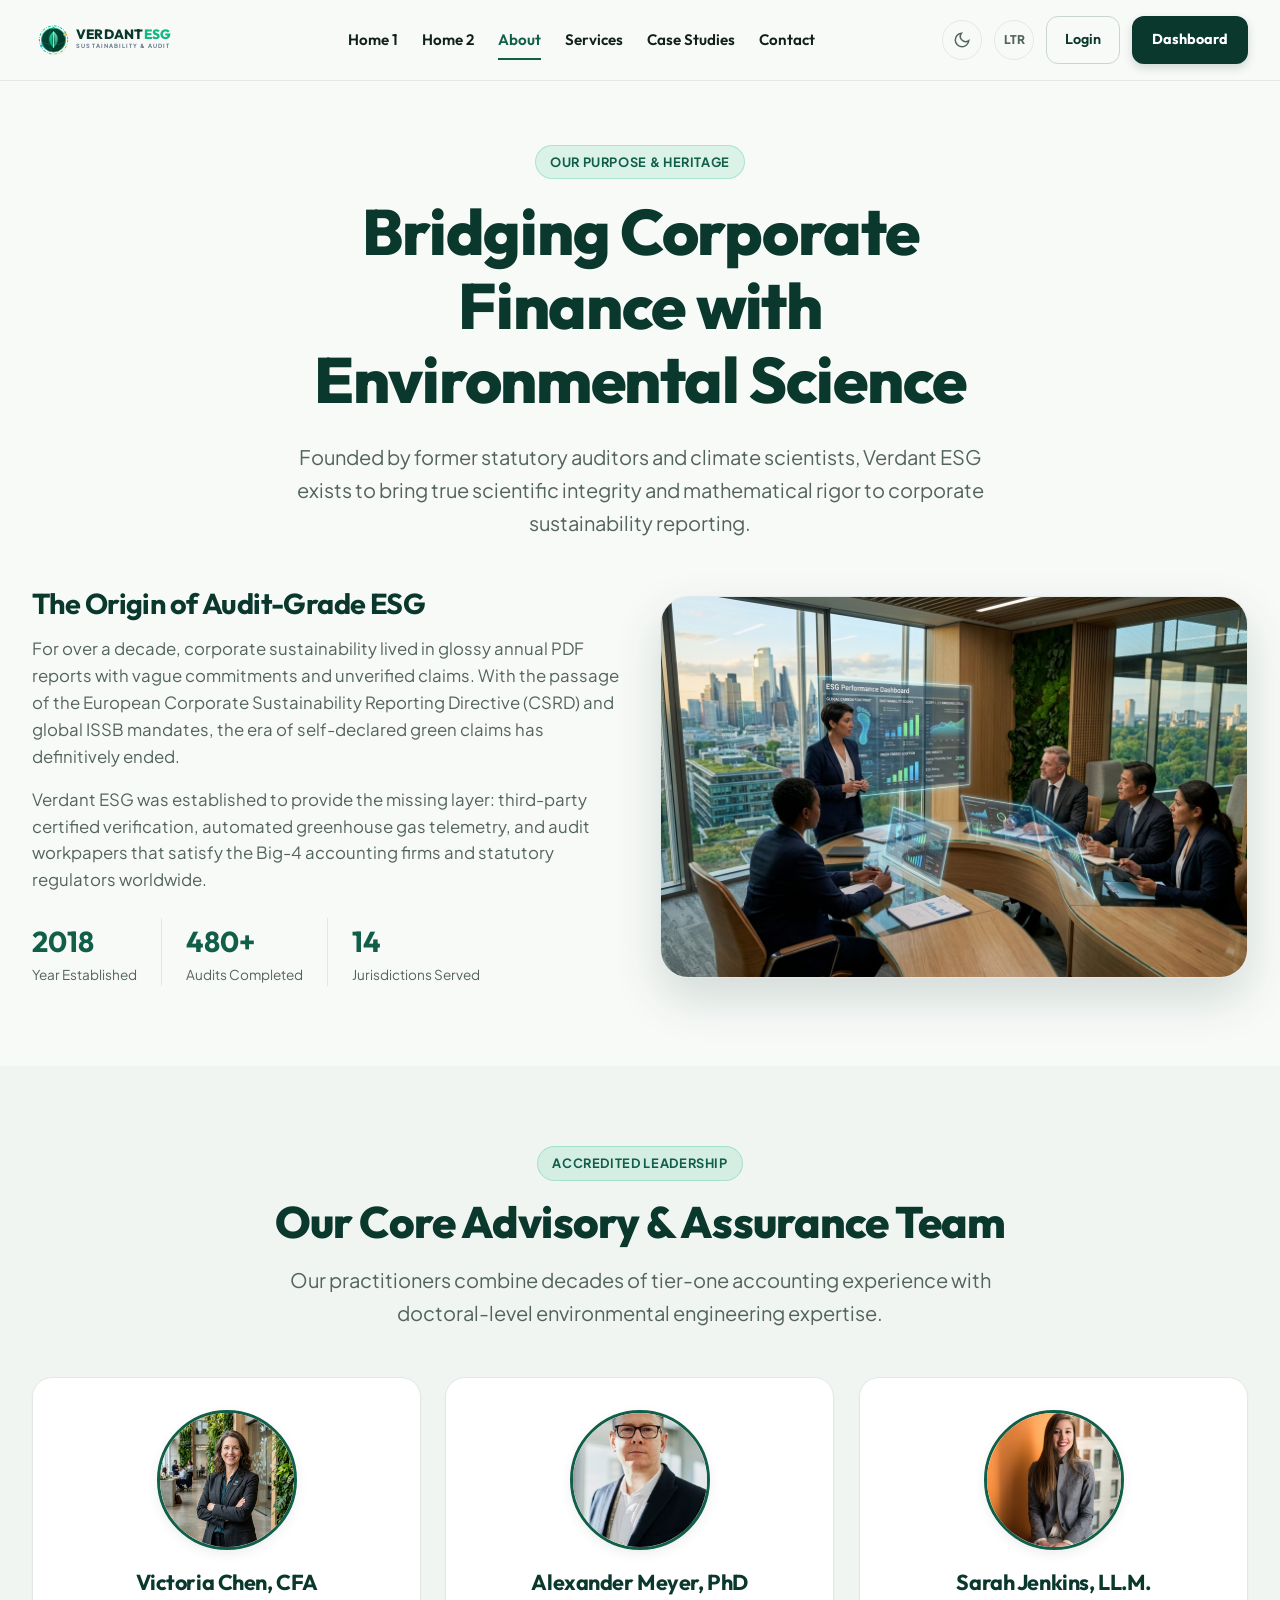
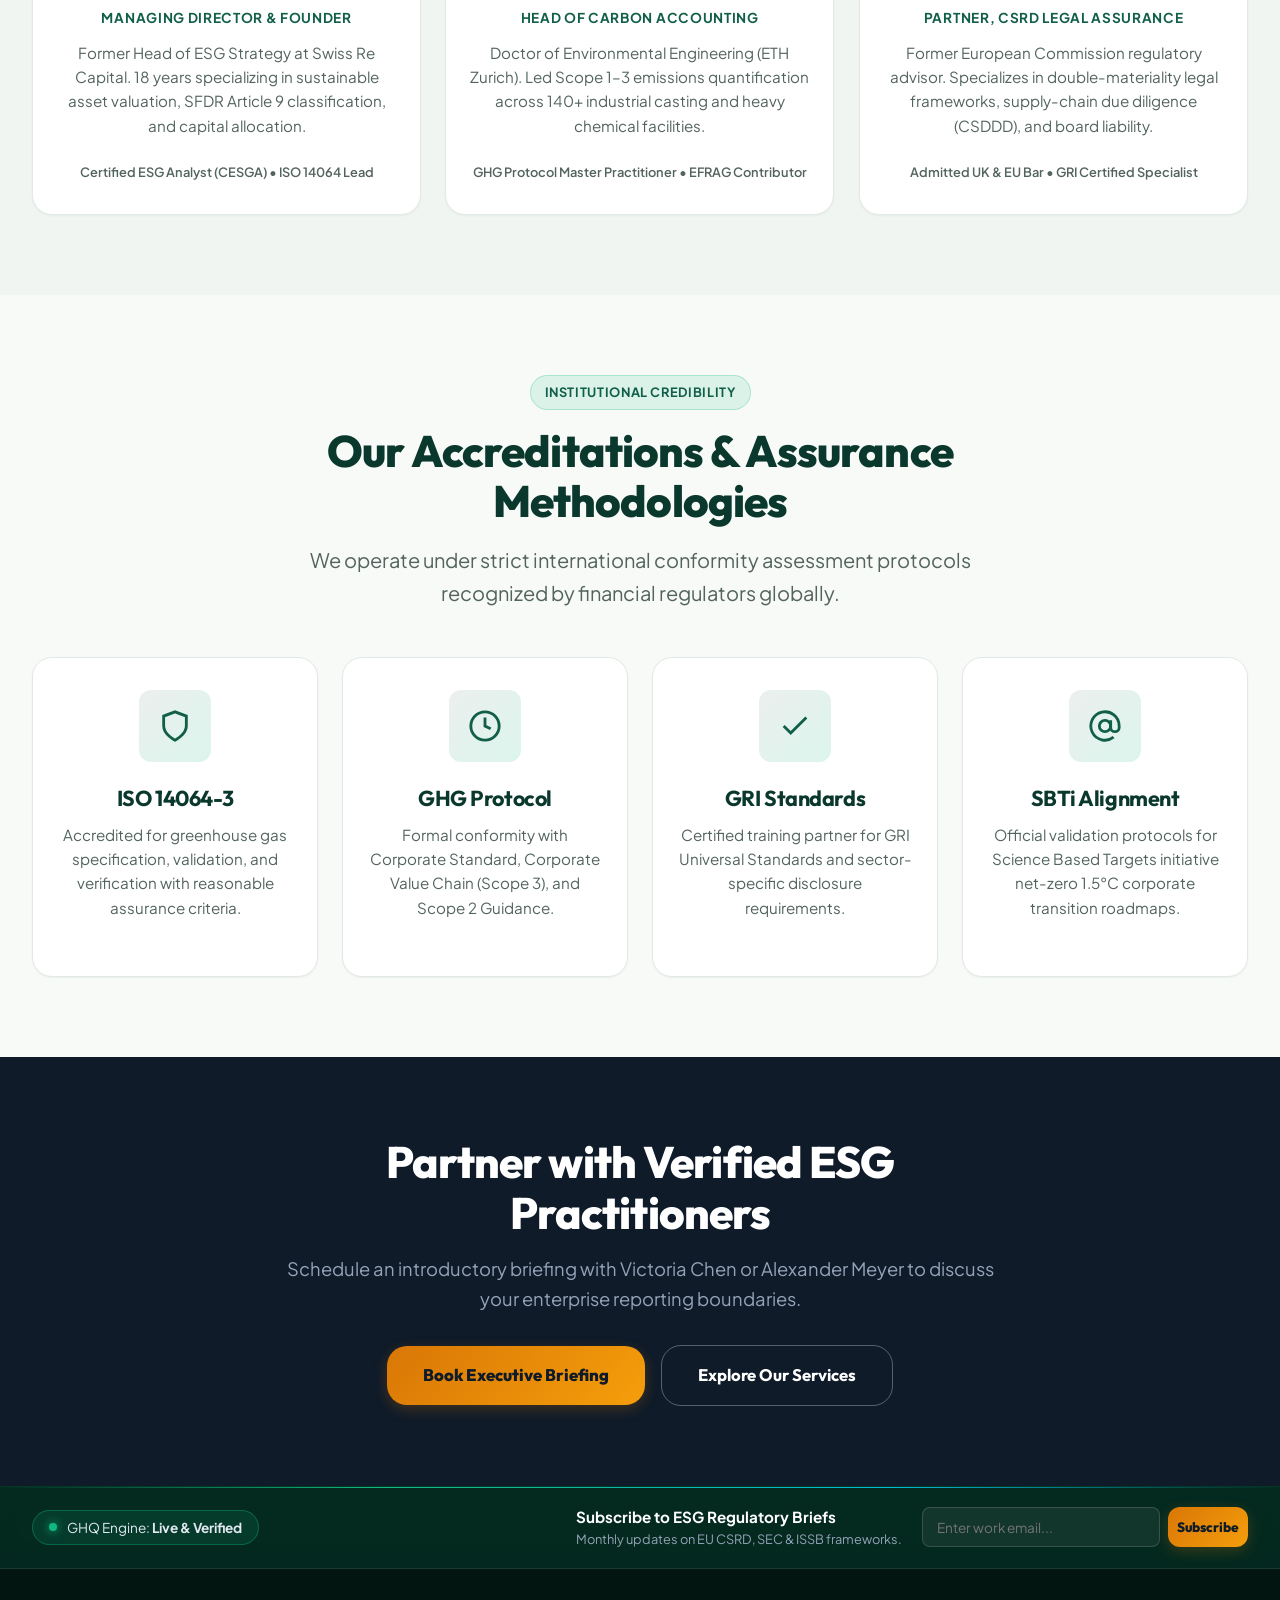
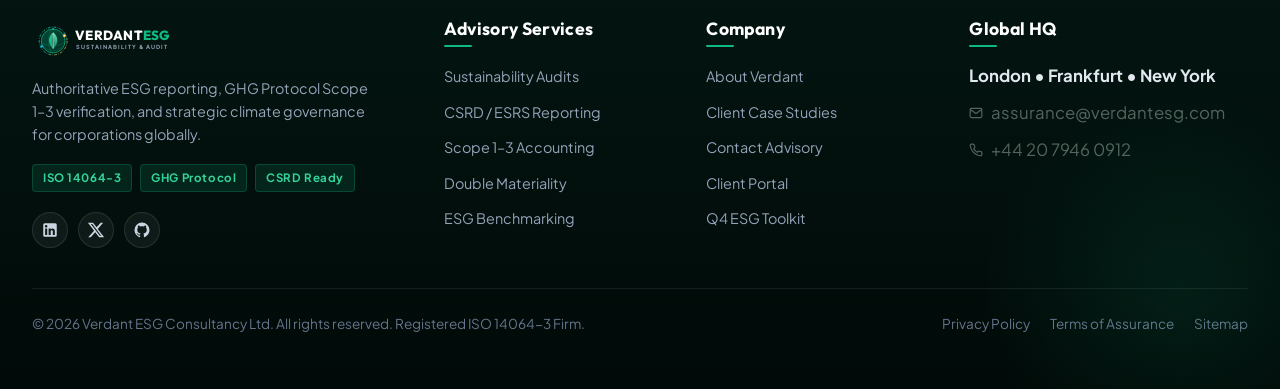
==== commit a01307c3: "2" ====
--- a/about.html
+++ b/about.html
@@ -60,21 +60,11 @@
       </a>
 
       <nav class="nav-menu" aria-label="Primary Navigation">
-        <div class="nav-dropdown">
-          <a href="index.html" class="nav-link dropdown-trigger">
-            Home
-            <svg width="14" height="14" viewBox="0 0 24 24" fill="none" stroke="currentColor" stroke-width="2">
-              <polyline points="6 9 12 15 18 9"></polyline>
-            </svg>
-          </a>
-          <div class="dropdown-menu">
-            <a href="index.html" class="dropdown-item">Home 1</a>
-            <a href="home-2.html" class="dropdown-item">Home 2</a>
-          </div>
-        </div>
+        <a href="index.html" class="nav-link">Home 1</a>
+        <a href="home-2.html" class="nav-link">Home 2</a>
+        <a href="about.html" class="nav-link active">About</a>
         <a href="services.html" class="nav-link">Services</a>
         <a href="case-studies.html" class="nav-link">Case Studies</a>
-        <a href="about.html" class="nav-link active">About</a>
         <a href="contact.html" class="nav-link">Contact</a>
       </nav>
 
@@ -116,20 +106,60 @@
   <div class="mobile-drawer-backdrop">
     <div class="mobile-drawer">
       <div class="mobile-drawer-header">
-        <span style="font-family: var(--font-display); font-weight: 800; color: var(--color-primary);">VERDANT ESG</span>
+        <a href="index.html" class="brand-logo" aria-label="Verdant ESG Home">
+          <svg width="220" height="48" viewBox="0 0 220 48" fill="none" xmlns="http://www.w3.org/2000/svg">
+            <defs>
+              <linearGradient id="hdrGlobeGradMobAbt" x1="4" y1="4" x2="40" y2="40" gradientUnits="userSpaceOnUse">
+                <stop offset="0%" stop-color="#064E3B"/>
+                <stop offset="100%" stop-color="#022C22"/>
+              </linearGradient>
+              <linearGradient id="hdrLeaf1MobAbt" x1="12" y1="8" x2="32" y2="36" gradientUnits="userSpaceOnUse">
+                <stop offset="0%" stop-color="#34D399"/>
+                <stop offset="50%" stop-color="#10B981"/>
+                <stop offset="100%" stop-color="#059669"/>
+              </linearGradient>
+              <linearGradient id="hdrLeaf2MobAbt" x1="22" y1="8" x2="22" y2="36" gradientUnits="userSpaceOnUse">
+                <stop offset="0%" stop-color="#6EE7B7"/>
+                <stop offset="100%" stop-color="#047857"/>
+              </linearGradient>
+              <linearGradient id="hdrOrbitGradMobAbt" x1="0" y1="0" x2="44" y2="44" gradientUnits="userSpaceOnUse">
+                <stop offset="0%" stop-color="#10B981"/>
+                <stop offset="50%" stop-color="#06B6D4"/>
+                <stop offset="100%" stop-color="#F59E0B"/>
+              </linearGradient>
+            </defs>
+            <g transform="translate(10, 10)">
+              <circle cx="22" cy="22" r="21" stroke="url(#hdrOrbitGradMobAbt)" stroke-width="1.5" stroke-dasharray="4 2 1 2" opacity="0.9"/>
+              <ellipse cx="22" cy="22" rx="21" ry="8" stroke="#10B981" stroke-width="1" stroke-dasharray="2 3" transform="rotate(-25 22 22)" opacity="0.6"/>
+              <circle cx="22" cy="22" r="18" fill="url(#hdrGlobeGradMobAbt)" stroke="#10B981" stroke-width="1"/>
+              <path d="M 4 22 A 18 7 0 0 0 40 22" fill="none" stroke="#10B981" stroke-width="0.75" opacity="0.4"/>
+              <path d="M 4 22 A 18 14 0 0 0 40 22" fill="none" stroke="#10B981" stroke-width="0.75" opacity="0.3"/>
+              <path d="M 22 4 A 7 18 0 0 0 22 40" fill="none" stroke="#10B981" stroke-width="0.75" opacity="0.4"/>
+              <path d="M 22 9 C 14 15 13 25 22 34 C 20 28 20 18 22 9 Z" fill="url(#hdrLeaf1MobAbt)"/>
+              <path d="M 22 9 C 30 15 31 25 22 34 C 24 28 24 18 22 9 Z" fill="url(#hdrLeaf2MobAbt)"/>
+              <path d="M 22 10 V 33" stroke="#ECFDF5" stroke-width="1.2" stroke-linecap="round"/>
+              <circle cx="39" cy="14" r="2.5" fill="#F59E0B"/>
+              <circle cx="39" cy="14" r="1" fill="#FFFFFF"/>
+              <circle cx="5" cy="30" r="1.8" fill="#06B6D4"/>
+              <circle cx="22" cy="4" r="1.5" fill="#10B981"/>
+            </g>
+            <text x="65" y="30" font-family="'Outfit', 'Inter', sans-serif" font-size="20" font-weight="800" fill="currentColor" letter-spacing="0.02em" class="brand-text-main">VERDANT<tspan fill="#10B981">ESG</tspan></text>
+            <text x="66" y="44" font-family="'Plus Jakarta Sans', sans-serif" font-size="8.5" font-weight="700" fill="#64748B" letter-spacing="0.18em">SUSTAINABILITY &amp; AUDIT</text>
+          </svg>
+        </a>
         <button class="utility-btn js-drawer-close" aria-label="Close Menu">✕</button>
       </div>
       <div class="mobile-nav-links">
-        <a href="index.html" class="mobile-nav-link">Home (Version 1)</a>
-        <a href="home-2.html" class="mobile-nav-link">Home (Version 2)</a>
+        <a href="index.html" class="mobile-nav-link">Home 1</a>
+        <a href="home-2.html" class="mobile-nav-link">Home 2</a>
+        <a href="about.html" class="mobile-nav-link active">About</a>
         <a href="services.html" class="mobile-nav-link">Services</a>
         <a href="case-studies.html" class="mobile-nav-link">Case Studies</a>
-        <a href="about.html" class="mobile-nav-link">About Us</a>
         <a href="contact.html" class="mobile-nav-link">Contact</a>
       </div>
       <div class="mobile-drawer-footer">
-        <a href="login.html" class="btn btn-outline" style="width: 100%;">Client Login</a>
-        <a href="dashboard.html" class="btn btn-primary" style="width: 100%;">Client Dashboard</a>
+        <a href="login.html" class="btn btn-outline" style="width: 100%;">Login</a>
+        <a href="dashboard.html" class="btn btn-primary" style="width: 100%;">Dashboard</a>
       </div>
     </div>
   </div>
@@ -148,7 +178,7 @@
           </p>
         </div>
 
-        <div style="display: grid; grid-template-columns: 1fr 1fr; gap: var(--space-10); align-items: center;">
+        <div class="about-split-grid">
           <div>
             <h3 style="font-size: 1.8rem; margin-bottom: 16px;">The Origin of Audit-Grade ESG</h3>
             <p>
@@ -157,7 +187,7 @@
             <p>
               Verdant ESG was established to provide the missing layer: third-party certified verification, automated greenhouse gas telemetry, and audit workpapers that satisfy the Big-4 accounting firms and statutory regulators worldwide.
             </p>
-            <div style="display: flex; gap: 24px; margin-top: 24px;">
+            <div class="about-stats-flex">
               <div>
                 <strong style="font-size: 1.8rem; font-family: var(--font-display); color: var(--color-primary-light);">2018</strong>
                 <div style="font-size: 0.85rem; color: var(--color-text-muted);">Year Established</div>
@@ -175,8 +205,8 @@
             </div>
           </div>
 
-          <div style="border-radius: var(--radius-xl); overflow: hidden; box-shadow: var(--shadow-xl); border: 1.5px solid var(--color-border);">
-            <img src="assets/images/hero_boardroom.jpg" alt="Verdant ESG Boardroom Executive Advisory" style="width: 100%; height: 380px; object-fit: cover;">
+          <div class="about-image-card">
+            <img src="assets/images/hero_boardroom.jpg" alt="Verdant ESG Boardroom Executive Advisory">
           </div>
         </div>
       </div>
--- a/assets/css/style.css
+++ b/assets/css/style.css
@@ -191,6 +191,7 @@
 .text-gradient {
   background: linear-gradient(135deg, var(--color-primary) 0%, var(--color-primary-light) 50%, var(--color-accent) 100%);
   -webkit-background-clip: text;
+  background-clip: text;
   -webkit-text-fill-color: transparent;
 }
 
@@ -616,8 +617,20 @@
   display: flex;
   align-items: center;
   justify-content: space-between;
-  padding: var(--space-6);
+  padding: var(--space-4) var(--space-6);
   border-bottom: 1px solid var(--color-border);
+}
+
+.mobile-drawer-header .brand-logo {
+  display: flex;
+  align-items: center;
+  text-decoration: none;
+}
+
+.mobile-drawer-header .brand-logo svg {
+  height: 36px;
+  width: auto;
+  max-width: 175px;
 }
 
 .mobile-nav-links {
@@ -636,6 +649,13 @@
   color: var(--color-text);
   padding: var(--space-2) 0;
   border-bottom: 1px solid var(--color-surface-subtle);
+  transition: color var(--transition-fast);
+  text-align: center;
+}
+
+.mobile-nav-link.active,
+.mobile-nav-link:hover {
+  color: var(--color-primary-light);
 }
 
 .mobile-drawer-footer {
@@ -645,6 +665,84 @@
   flex-direction: column;
   gap: var(--space-3);
   background-color: var(--color-surface-subtle);
+}
+
+.about-split-grid {
+  display: grid;
+  grid-template-columns: 1fr 1fr;
+  gap: var(--space-10);
+  align-items: center;
+}
+
+.about-image-card {
+  border-radius: var(--radius-xl);
+  overflow: hidden;
+  box-shadow: var(--shadow-xl);
+  border: 1.5px solid var(--color-border);
+  width: 100%;
+}
+
+.about-image-card img {
+  width: 100%;
+  height: 380px;
+  object-fit: cover;
+  display: block;
+  transition: transform var(--transition-smooth);
+}
+
+.about-stats-flex {
+  display: flex;
+  gap: 24px;
+  margin-top: 24px;
+}
+
+/* Spotlight Case Study Card & Grid */
+.spotlight-card {
+  background: var(--color-surface);
+  border: 1.5px solid var(--color-border);
+  border-radius: var(--radius-xl);
+  padding: var(--space-8);
+  box-shadow: var(--shadow-lg);
+}
+
+.spotlight-grid {
+  display: grid;
+  grid-template-columns: 1.1fr 0.9fr;
+  gap: var(--space-8);
+  align-items: center;
+}
+
+.spotlight-meta-flex {
+  margin-top: 20px;
+  display: flex;
+  gap: 16px;
+  flex-wrap: wrap;
+}
+
+.case-cta-banner {
+  margin-top: 60px;
+  background: linear-gradient(135deg, var(--color-primary) 0%, #08241B 100%);
+  border-radius: var(--radius-xl);
+  padding: 48px;
+  text-align: center;
+  color: #FFFFFF;
+}
+
+/* Contact Form Card & Responsive Row Grid */
+.contact-form-card {
+  max-width: 780px;
+  margin: 0 auto;
+  background: var(--color-surface);
+  border: 1.5px solid var(--color-border);
+  border-radius: var(--radius-xl);
+  padding: var(--space-10);
+  box-shadow: var(--shadow-xl);
+}
+
+.form-row-grid {
+  display: grid;
+  grid-template-columns: 1fr 1fr;
+  gap: var(--space-5);
 }
 
 /* ==========================================================================
@@ -931,19 +1029,22 @@
 .trust-wrapper {
   display: flex;
   align-items: center;
-  justify-content: space-between;
+  justify-content: center;
   flex-wrap: wrap;
-  gap: var(--space-6);
+  gap: var(--space-6) var(--space-10);
+  text-align: center;
 }
 
 .trust-ticker {
   display: flex;
   align-items: center;
+  justify-content: center;
   gap: var(--space-4);
   padding: 10px 20px;
   background-color: var(--color-surface-subtle);
   border-radius: var(--radius-md);
   border: 1px solid var(--color-border);
+  margin: 0 auto;
 }
 
 .ticker-val {
@@ -956,10 +1057,13 @@
 .trust-logos {
   display: flex;
   align-items: center;
-  gap: var(--space-10);
+  justify-content: center;
+  flex-wrap: wrap;
+  gap: var(--space-8);
   opacity: 0.65;
   filter: grayscale(100%);
   transition: opacity var(--transition-normal);
+  margin: 0 auto;
 }
 
 .trust-logos:hover {
@@ -1513,6 +1617,19 @@
   border-right: 1px solid rgba(255, 255, 255, 0.08);
   transition: transform var(--transition-normal);
   z-index: 990;
+  position: fixed;
+  top: 0;
+  left: 0;
+  height: 100vh;
+  overflow-y: auto;
+}
+
+.dashboard-sidebar::-webkit-scrollbar {
+  width: 4px;
+}
+.dashboard-sidebar::-webkit-scrollbar-thumb {
+  background: rgba(255, 255, 255, 0.15);
+  border-radius: 4px;
 }
 
 .sidebar-header {
@@ -1521,6 +1638,7 @@
   display: flex;
   align-items: center;
   border-bottom: 1px solid rgba(255, 255, 255, 0.08);
+  flex-shrink: 0;
 }
 
 .sidebar-menu {
@@ -1556,6 +1674,7 @@
 .sidebar-footer {
   padding: var(--space-6);
   border-top: 1px solid rgba(255, 255, 255, 0.08);
+  flex-shrink: 0;
 }
 
 .dashboard-main {
@@ -1563,6 +1682,8 @@
   display: flex;
   flex-direction: column;
   overflow-x: hidden;
+  margin-left: 270px;
+  width: calc(100% - 270px);
 }
 
 .dashboard-topbar {
@@ -1573,6 +1694,13 @@
   display: flex;
   align-items: center;
   justify-content: space-between;
+  position: sticky;
+  top: 0;
+  z-index: 980;
+}
+
+#dashSidebarToggle {
+  display: none;
 }
 
 .dashboard-content {
@@ -1640,7 +1768,7 @@
   }
 }
 
-/* 2. Desktop (1024px – 1280px) */
+/* 2. Desktop & Tablet (1025px – 1280px) */
 @media (min-width: 1025px) and (max-width: 1280px) {
   .container {
     padding-left: var(--space-8);
@@ -1648,6 +1776,24 @@
   }
   .nav-menu {
     gap: var(--space-6);
+  }
+  .trust-wrapper {
+    flex-direction: column;
+    justify-content: center;
+    align-items: center;
+    text-align: center;
+    gap: var(--space-6);
+  }
+  .trust-ticker {
+    margin: 0 auto;
+    justify-content: center;
+  }
+  .trust-logos {
+    flex-wrap: wrap;
+    justify-content: center;
+    align-items: center;
+    gap: var(--space-6);
+    margin: 0 auto;
   }
 }
 
@@ -1667,6 +1813,28 @@
   .hero-split-grid .btn-group {
     justify-content: center;
   }
+  .hero-stats-badge {
+    margin-left: auto;
+    margin-right: auto;
+  }
+  .trust-wrapper {
+    flex-direction: column;
+    justify-content: center;
+    align-items: center;
+    text-align: center;
+    gap: var(--space-6);
+  }
+  .trust-ticker {
+    margin: 0 auto;
+    justify-content: center;
+  }
+  .trust-logos {
+    flex-wrap: wrap;
+    justify-content: center;
+    align-items: center;
+    gap: var(--space-6);
+    margin: 0 auto;
+  }
   .framework-stepper {
     grid-template-columns: 1fr;
   }
@@ -1688,18 +1856,158 @@
   .stats-grid {
     grid-template-columns: repeat(2, 1fr);
   }
-}
-
-/* 4. Tablet (640px – 1024px) */
-@media (max-width: 860px) {
+
+  /* Center align last card when single on last row in tab & 1024 views without changing size */
+  .card-grid-4 > :last-child:nth-child(odd),
+  .card-grid-3 > :last-child:nth-child(odd),
+  .card-grid-2 > :last-child:nth-child(odd),
+  .card-grid > :last-child:nth-child(odd),
+  .stats-grid > :last-child:nth-child(odd) {
+    grid-column: 1 / -1;
+    justify-self: center;
+    width: calc((100% - var(--space-6)) / 2);
+  }
+  .timeline-process > :last-child:nth-child(odd) {
+    grid-column: 1 / -1;
+    justify-self: center;
+    width: calc((100% - var(--space-8)) / 2);
+  }
+
+  /* Dashboard Tab View Adjustments (1024px and below) */
+  #dashSidebarToggle {
+    display: inline-flex;
+  }
+  .dashboard-topbar {
+    height: auto;
+    min-height: 70px;
+    padding: 14px 24px;
+    flex-wrap: wrap;
+    gap: 14px;
+    align-items: center;
+    justify-content: space-between;
+  }
+  .dash-topbar-brand {
+    flex: 1 1 auto;
+  }
+  .dash-topbar-actions {
+    flex-wrap: wrap;
+    align-items: center;
+    gap: 12px;
+  }
+  .dash-user-info {
+    display: block;
+  }
+  .dash-stats-grid {
+    grid-template-columns: repeat(3, 1fr);
+    gap: var(--space-6);
+  }
+  .dash-stats-grid > :last-child:nth-child(odd) {
+    grid-column: auto;
+    justify-self: stretch;
+    width: 100%;
+  }
+
+  /* Center align dashboard card headings, text, and headers in Tab views */
+  .dash-chart-card h3,
+  .dash-chart-card p {
+    text-align: center;
+  }
+  .dash-chart-header,
+  .dash-card-header {
+    flex-direction: column;
+    align-items: center;
+    justify-content: center;
+    text-align: center;
+    gap: 12px;
+  }
+  .dash-chart-header > div,
+  .dash-card-header > div {
+    text-align: center;
+  }
+
+  /* Enable Hamburger Menu in 1024px & Tab Views */
   .nav-menu, .nav-actions .btn-login, .nav-actions .btn-dashboard {
     display: none;
   }
   .hamburger-btn {
     display: flex;
   }
+}
+
+/* 4. Tablet (640px – 1024px) */
+@media (max-width: 1024px) {
+  .about-split-grid {
+    text-align: center;
+  }
+  .about-split-grid h3,
+  .about-split-grid p {
+    text-align: center;
+  }
+  .about-stats-flex {
+    justify-content: center;
+    gap: 28px;
+    margin-left: auto;
+    margin-right: auto;
+  }
+}
+
+@media (max-width: 860px) {
+  .about-split-grid {
+    grid-template-columns: 1fr;
+    gap: var(--space-6);
+    text-align: center;
+  }
+  .about-image-card {
+    width: 100%;
+    margin-top: var(--space-2);
+  }
+  .about-image-card img, .about-split-grid img {
+    height: 260px !important;
+    max-height: 280px;
+    object-fit: cover;
+    width: 100%;
+  }
+  .about-stats-flex {
+    justify-content: center;
+    gap: 24px;
+    width: 100%;
+    margin-left: auto;
+    margin-right: auto;
+  }
+  .about-stats-flex > div {
+    text-align: center;
+  }
+  .spotlight-card {
+    padding: var(--space-5);
+  }
+  .spotlight-grid {
+    grid-template-columns: 1fr;
+    gap: var(--space-6);
+    text-align: center;
+  }
+  .spotlight-grid .badge {
+    margin-left: auto;
+    margin-right: auto;
+  }
+  .spotlight-grid h3,
+  .spotlight-grid p {
+    text-align: center;
+  }
+  .spotlight-meta-flex {
+    justify-content: center;
+  }
+  .case-cta-banner {
+    padding: 28px 18px;
+    margin-top: 36px;
+  }
   .dash-stats-grid {
     grid-template-columns: 1fr;
+    gap: 16px;
+  }
+  .dash-stats-grid > :last-child:nth-child(odd) {
+    grid-column: auto;
+    justify-self: stretch;
+    width: 100%;
   }
   .dashboard-sidebar {
     position: fixed;
@@ -1710,6 +2018,10 @@
   .dashboard-sidebar.mobile-open {
     transform: translateX(270px);
   }
+  .dashboard-main {
+    margin-left: 0;
+    width: 100%;
+  }
 }
 
 /* 5. Mobile (< 640px) */
@@ -1717,6 +2029,104 @@
   :root {
     --navbar-height: 70px;
   }
+  .contact-form-card {
+    padding: var(--space-5);
+    border-radius: var(--radius-lg);
+  }
+  .form-row-grid {
+    grid-template-columns: 1fr;
+    gap: var(--space-4);
+  }
+
+  .dash-user-info {
+    display: none;
+  }
+
+  /* Mobile Dashboard Layout & Alignment Enhancements */
+  .dashboard-topbar {
+    flex-direction: column;
+    align-items: flex-start;
+    gap: 12px;
+    height: auto;
+    padding: 14px 16px;
+  }
+  .dash-topbar-brand {
+    width: 100%;
+  }
+  .dash-topbar-actions {
+    width: 100%;
+    justify-content: space-between;
+    flex-wrap: wrap;
+    gap: 10px;
+    padding-left: 0 !important;
+    border-left: none !important;
+  }
+  .dash-topbar-actions .badge {
+    white-space: normal;
+    text-align: left;
+    font-size: 0.75rem;
+    margin-bottom: 0;
+  }
+  .dashboard-content {
+    padding: 16px 12px;
+  }
+  .dash-stats-grid {
+    grid-template-columns: 1fr;
+    gap: 16px;
+  }
+  .dash-stats-grid > :last-child:nth-child(odd) {
+    grid-column: auto;
+    justify-self: stretch;
+    width: 100%;
+  }
+  .dash-chart-card {
+    padding: 16px 12px;
+    border-radius: var(--radius-md);
+  }
+  .dash-chart-header {
+    flex-direction: column;
+    align-items: flex-start;
+    gap: 12px;
+  }
+  .dash-chart-legend {
+    flex-wrap: wrap;
+    justify-content: center;
+    gap: 10px;
+    font-size: 0.78rem;
+    text-align: center;
+  }
+  .dash-module-grid {
+    grid-template-columns: 1fr !important;
+    gap: 16px !important;
+  }
+  .upload-dropzone {
+    padding: 20px 10px;
+    border-radius: var(--radius-lg);
+  }
+  .upload-dropzone div {
+    font-size: 0.88rem !important;
+    word-break: break-word;
+  }
+  .uploaded-file-item {
+    flex-wrap: wrap;
+    gap: 8px;
+    padding: 10px 12px;
+  }
+  .uploaded-file-item > div:first-child {
+    width: 100%;
+    overflow: hidden;
+  }
+  .uploaded-file-item div {
+    word-break: break-all;
+  }
+  .report-item-card {
+    flex-direction: column;
+    align-items: flex-start;
+    gap: 10px;
+  }
+  .report-item-card button {
+    width: 100%;
+  }
   .section {
     padding-top: var(--space-12);
     padding-bottom: var(--space-12);
@@ -1730,6 +2140,17 @@
   .stats-grid {
     grid-template-columns: 1fr;
     gap: var(--space-6);
+  }
+  .card-grid-4 > :last-child:nth-child(odd),
+  .card-grid-3 > :last-child:nth-child(odd),
+  .card-grid-2 > :last-child:nth-child(odd),
+  .card-grid > :last-child:nth-child(odd),
+  .stats-grid > :last-child:nth-child(odd),
+  .dash-stats-grid > :last-child:nth-child(odd),
+  .timeline-process > :last-child:nth-child(odd) {
+    grid-column: auto;
+    justify-self: stretch;
+    width: 100%;
   }
   .footer-grid {
     grid-template-columns: 1fr;
@@ -2120,7 +2541,6 @@
   }
 }
 
-
 /* ==========================================================================
    INTERACTIVE MAP & GLOBAL HUB SWITCHER
    ========================================================================== */
@@ -2148,3 +2568,27 @@
     grid-template-columns: 1fr !important;
   }
 }
+
+/* ONLY IN TAB VIEWS (640px - 1024px): Center align tag badge, heading, address, and contact info in map hub sidebar */
+@media (min-width: 640px) and (max-width: 1024px) {
+  .map-hub-sidebar {
+    text-align: center;
+    align-items: center;
+  }
+  .map-hub-sidebar .badge {
+    margin-left: auto;
+    margin-right: auto;
+    display: inline-flex;
+  }
+  .map-hub-sidebar h3,
+  .map-hub-sidebar p {
+    text-align: center;
+  }
+  .map-hub-contact-list {
+    align-items: center !important;
+  }
+  .map-hub-contact-list > div {
+    justify-content: center !important;
+    width: 100%;
+  }
+}
--- a/assets/css/rtl.css
+++ b/assets/css/rtl.css
@@ -50,8 +50,15 @@
 
 /* Dashboard Sidebar */
 [dir="rtl"] .dashboard-sidebar {
+  left: auto;
+  right: 0;
   border-right: none;
   border-left: 1px solid rgba(255, 255, 255, 0.08);
+}
+
+[dir="rtl"] .dashboard-main {
+  margin-left: 0;
+  margin-right: 270px;
 }
 
 [dir="rtl"] .sidebar-item.active {
@@ -67,6 +74,9 @@
   [dir="rtl"] .dashboard-sidebar.mobile-open {
     transform: translateX(-270px);
   }
+  [dir="rtl"] .dashboard-main {
+    margin-right: 0;
+  }
 }
 
 /* Flipped arrow icons */
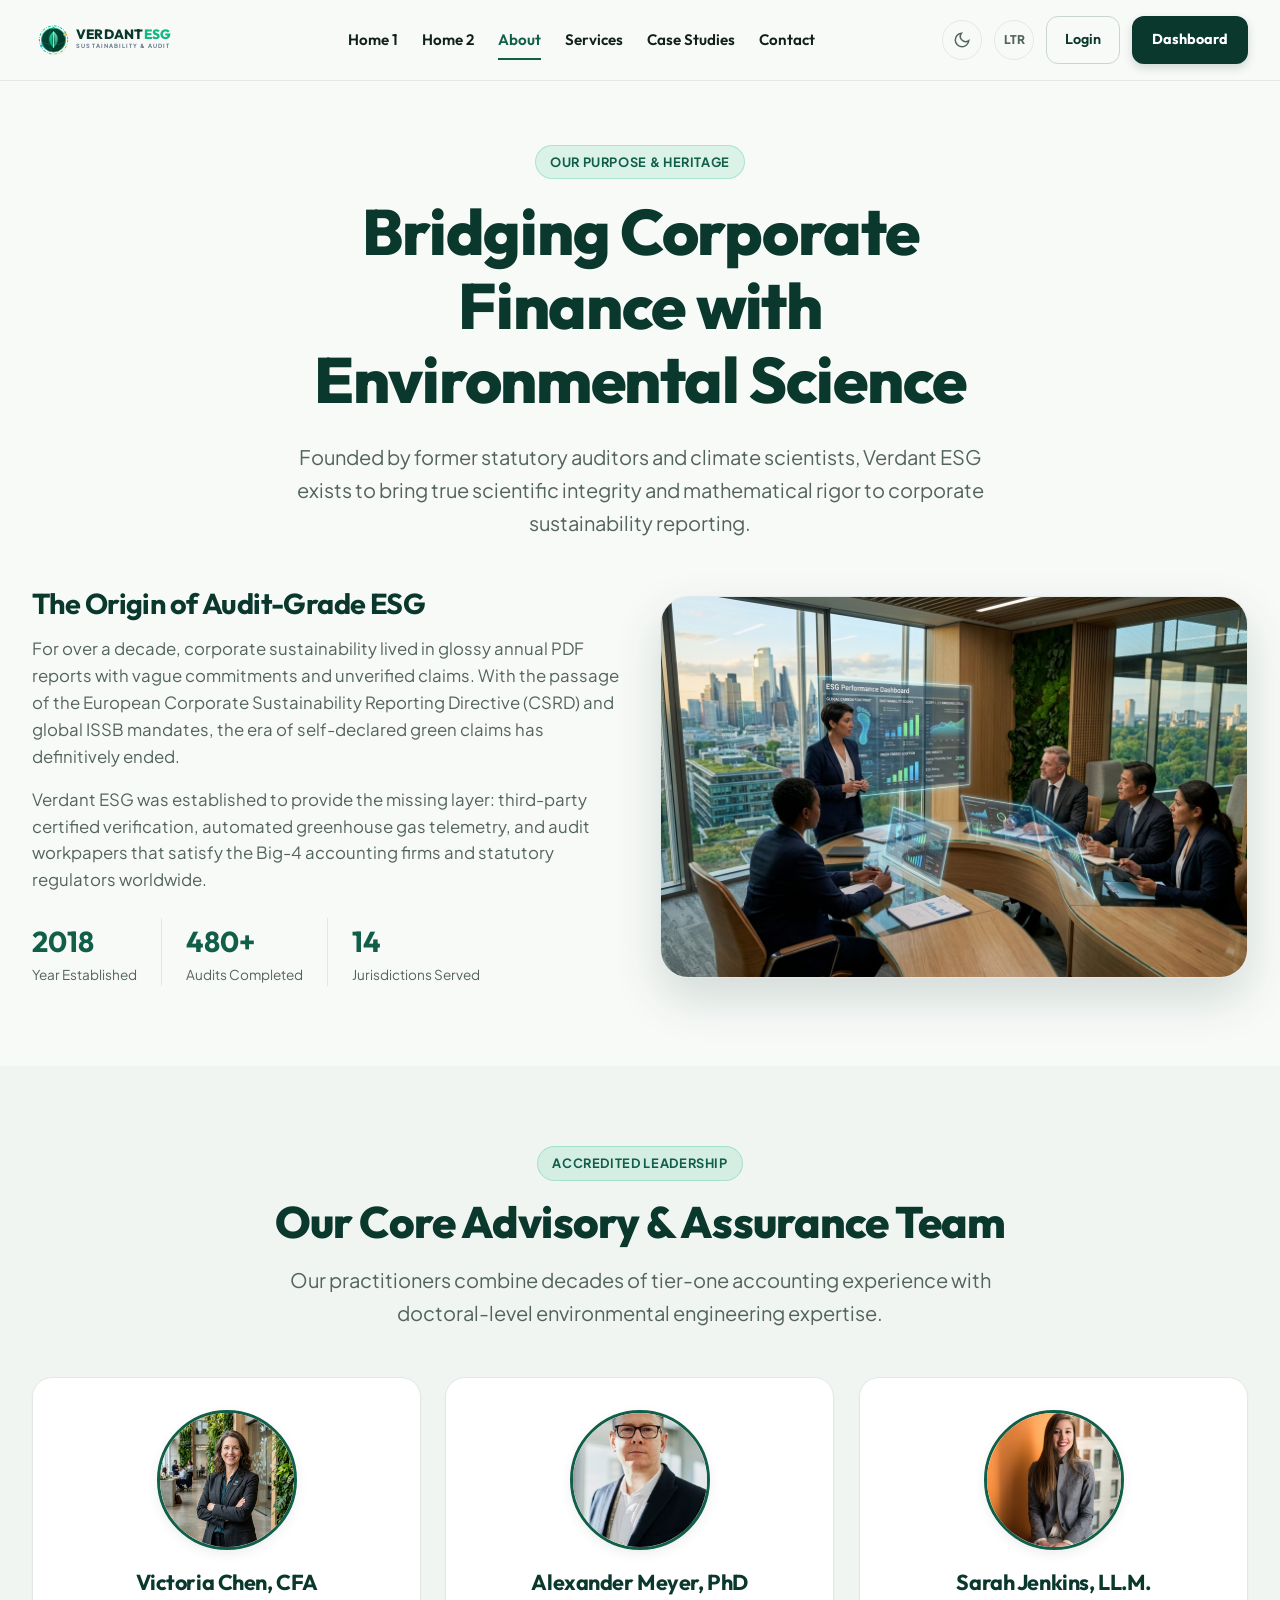
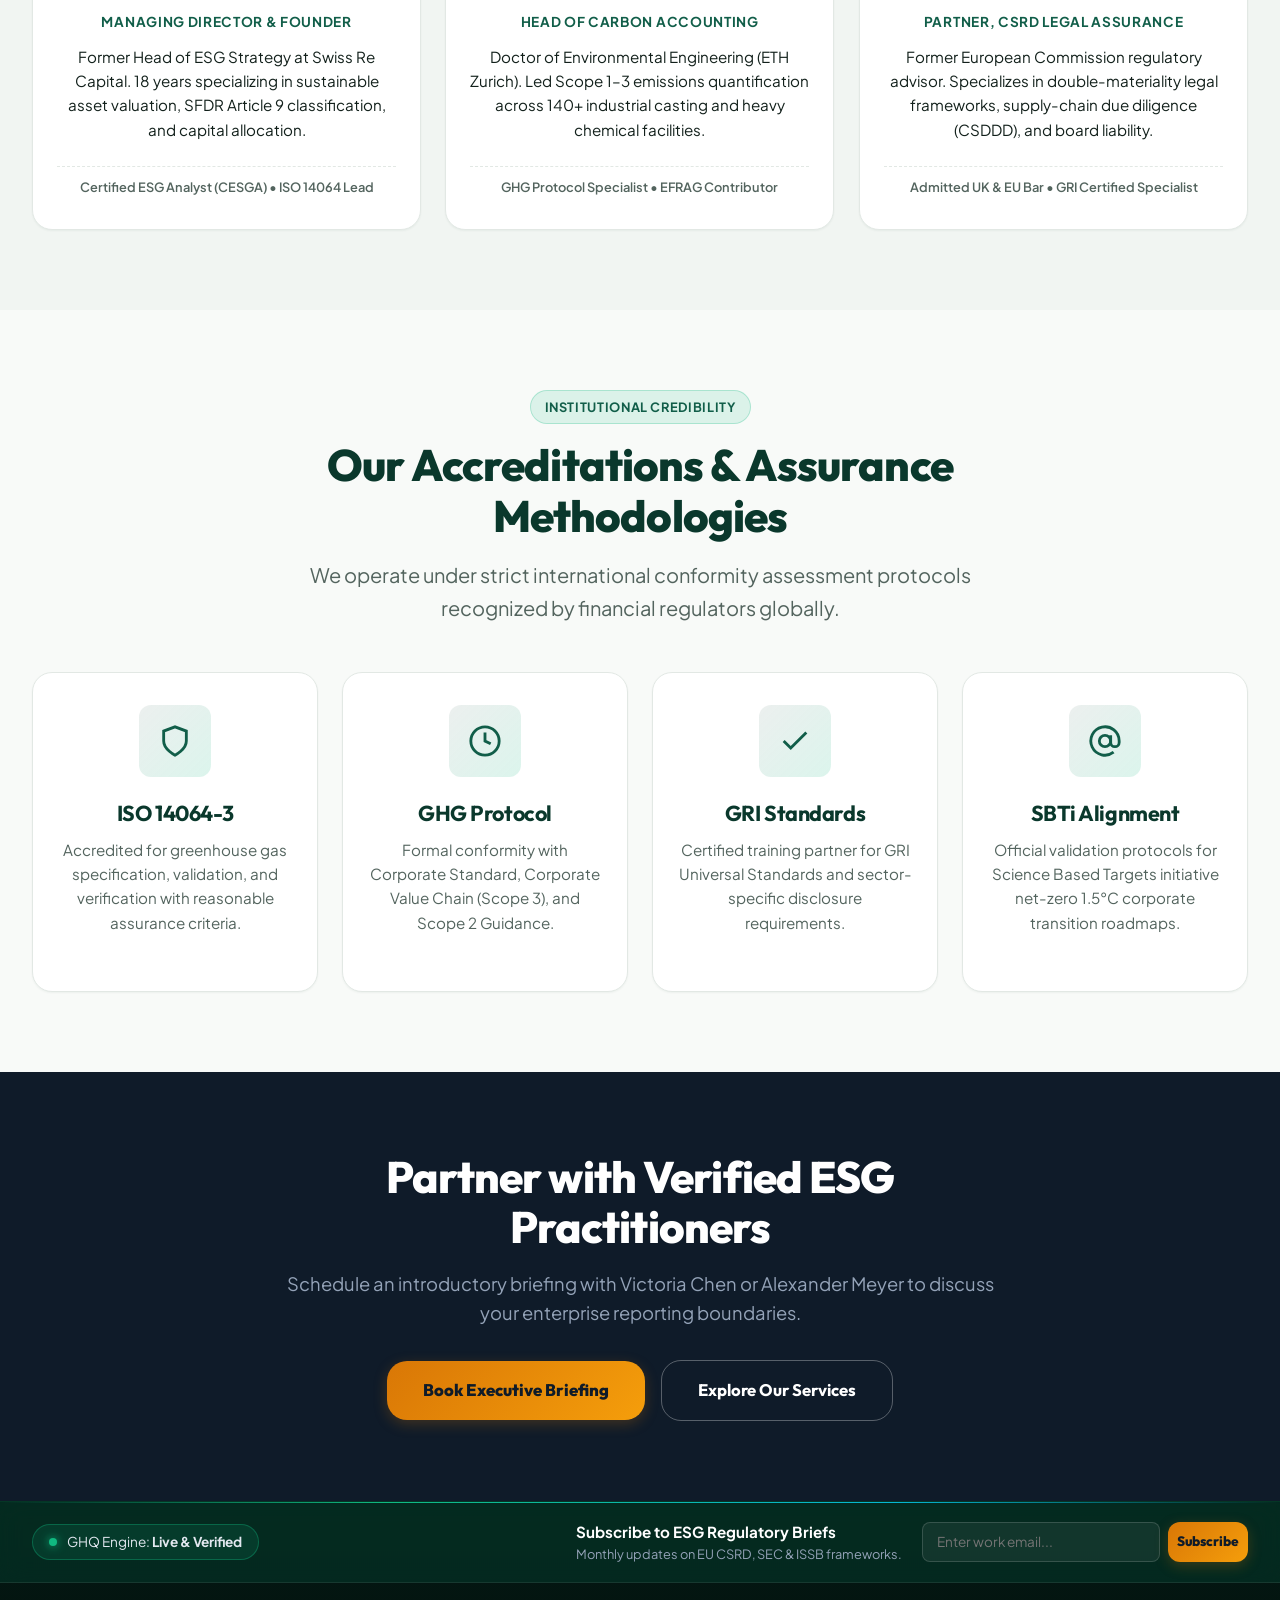
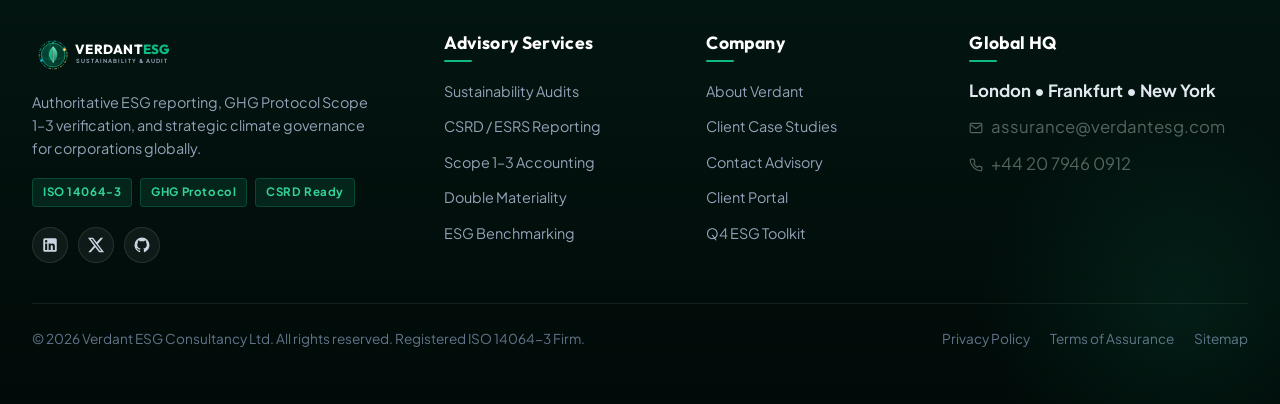
==== commit 37d7fc64: "3" ====
--- a/about.html
+++ b/about.html
@@ -147,7 +147,28 @@
             <text x="66" y="44" font-family="'Plus Jakarta Sans', sans-serif" font-size="8.5" font-weight="700" fill="#64748B" letter-spacing="0.18em">SUSTAINABILITY &amp; AUDIT</text>
           </svg>
         </a>
-        <button class="utility-btn js-drawer-close" aria-label="Close Menu">✕</button>
+        <div class="mobile-drawer-actions">
+          <button class="utility-btn js-theme-toggle" aria-label="Toggle Theme" title="Toggle Light/Dark Theme">
+            <svg class="icon-moon" width="18" height="18" viewBox="0 0 24 24" fill="none" stroke="currentColor" stroke-width="2">
+              <path d="M21 12.79A9 9 0 1 1 11.21 3 7 7 0 0 0 21 12.79z"></path>
+            </svg>
+            <svg class="icon-sun" width="18" height="18" viewBox="0 0 24 24" fill="none" stroke="currentColor" stroke-width="2" style="display:none;">
+              <circle cx="12" cy="12" r="5"></circle>
+              <line x1="12" y1="1" x2="12" y2="3"></line>
+              <line x1="12" y1="21" x2="12" y2="23"></line>
+              <line x1="4.22" y1="4.22" x2="5.64" y2="5.64"></line>
+              <line x1="18.36" y1="18.36" x2="19.78" y2="19.78"></line>
+              <line x1="1" y1="12" x2="3" y2="12"></line>
+              <line x1="21" y1="12" x2="23" y2="12"></line>
+              <line x1="4.22" y1="19.78" x2="5.64" y2="18.36"></line>
+              <line x1="18.36" y1="5.64" x2="19.78" y2="4.22"></line>
+            </svg>
+          </button>
+          <button class="utility-btn js-rtl-toggle" aria-label="Toggle RTL" title="Toggle RTL Layout" style="font-weight: 800; font-size: 0.75rem;">
+            LTR
+          </button>
+          <button class="utility-btn js-drawer-close" aria-label="Close Menu">✕</button>
+        </div>
       </div>
       <div class="mobile-nav-links">
         <a href="index.html" class="mobile-nav-link">Home 1</a>
@@ -227,52 +248,52 @@
 
         <div class="card-grid card-grid-3">
           <!-- Member 1: Director -->
-          <div class="esg-card tilt-card">
-            <div style="width: 140px; height: 140px; border-radius: 50%; overflow: hidden; margin-bottom: 20px; border: 3px solid var(--color-primary-light); box-shadow: var(--shadow-md);">
-              <img src="assets/images/team_director.jpg" alt="Victoria Chen, Managing Director" style="width: 100%; height: 100%; object-fit: cover;">
+          <div class="esg-card tilt-card team-profile-card">
+            <div class="team-avatar-box">
+              <img src="assets/images/team_director.jpg" alt="Victoria Chen, Managing Director">
             </div>
             <h3>Victoria Chen, CFA</h3>
-            <span style="font-size: 0.85rem; font-weight: 700; color: var(--color-primary-light); margin-bottom: 12px; text-transform: uppercase; letter-spacing: 0.05em;">
+            <span class="team-role">
               Managing Director &amp; Founder
             </span>
-            <p>
+            <p class="team-bio">
               Former Head of ESG Strategy at Swiss Re Capital. 18 years specializing in sustainable asset valuation, SFDR Article 9 classification, and capital allocation.
             </p>
-            <div style="font-size: 0.8rem; color: var(--color-text-muted); font-weight: 600;">
+            <div class="team-credentials">
               Certified ESG Analyst (CESGA) • ISO 14064 Lead
             </div>
           </div>
 
           <!-- Member 2: Auditor -->
-          <div class="esg-card tilt-card">
-            <div style="width: 140px; height: 140px; border-radius: 50%; overflow: hidden; margin-bottom: 20px; border: 3px solid var(--color-primary-light); box-shadow: var(--shadow-md);">
-              <img src="assets/images/team_auditor.jpg" alt="Alexander Meyer, Lead GHG Verifier" style="width: 100%; height: 100%; object-fit: cover;">
+          <div class="esg-card tilt-card team-profile-card">
+            <div class="team-avatar-box">
+              <img src="assets/images/team_auditor.jpg" alt="Alexander Meyer, Lead GHG Verifier">
             </div>
             <h3>Alexander Meyer, PhD</h3>
-            <span style="font-size: 0.85rem; font-weight: 700; color: var(--color-primary-light); margin-bottom: 12px; text-transform: uppercase; letter-spacing: 0.05em;">
+            <span class="team-role">
               Head of Carbon Accounting
             </span>
-            <p>
+            <p class="team-bio">
               Doctor of Environmental Engineering (ETH Zurich). Led Scope 1–3 emissions quantification across 140+ industrial casting and heavy chemical facilities.
             </p>
-            <div style="font-size: 0.8rem; color: var(--color-text-muted); font-weight: 600;">
-              GHG Protocol Master Practitioner • EFRAG Contributor
+            <div class="team-credentials">
+              GHG Protocol Specialist • EFRAG Contributor
             </div>
           </div>
 
           <!-- Member 3: Governance -->
-          <div class="esg-card tilt-card">
-            <div style="width: 140px; height: 140px; border-radius: 50%; overflow: hidden; margin-bottom: 20px; border: 3px solid var(--color-primary-light); box-shadow: var(--shadow-md);">
-              <img src="assets/images/team_governance.jpg" alt="Sarah Jenkins, CSRD Assurance Partner" style="width: 100%; height: 100%; object-fit: cover;">
+          <div class="esg-card tilt-card team-profile-card">
+            <div class="team-avatar-box">
+              <img src="assets/images/team_governance.jpg" alt="Sarah Jenkins, CSRD Assurance Partner">
             </div>
             <h3>Sarah Jenkins, LL.M.</h3>
-            <span style="font-size: 0.85rem; font-weight: 700; color: var(--color-primary-light); margin-bottom: 12px; text-transform: uppercase; letter-spacing: 0.05em;">
+            <span class="team-role">
               Partner, CSRD Legal Assurance
             </span>
-            <p>
+            <p class="team-bio">
               Former European Commission regulatory advisor. Specializes in double-materiality legal frameworks, supply-chain due diligence (CSDDD), and board liability.
             </p>
-            <div style="font-size: 0.8rem; color: var(--color-text-muted); font-weight: 600;">
+            <div class="team-credentials">
               Admitted UK &amp; EU Bar • GRI Certified Specialist
             </div>
           </div>
--- a/assets/css/style.css
+++ b/assets/css/style.css
@@ -630,7 +630,22 @@
 .mobile-drawer-header .brand-logo svg {
   height: 36px;
   width: auto;
-  max-width: 175px;
+  max-width: 140px;
+}
+
+.mobile-drawer-actions {
+  display: flex;
+  align-items: center;
+  gap: var(--space-2);
+}
+
+.mobile-drawer .utility-btn {
+  display: flex !important;
+  width: 36px;
+  height: 36px;
+  min-width: 36px;
+  border-radius: 50%;
+  flex-shrink: 0;
 }
 
 .mobile-nav-links {
@@ -827,6 +842,30 @@
 .card-icon svg {
   width: 34px;
   height: 34px;
+}
+
+/* Card Top Image Container (Replaces icon when image is used) */
+.card-img-top {
+  width: 100%;
+  height: 180px;
+  border-radius: var(--radius-md);
+  overflow: hidden;
+  margin-bottom: var(--space-5);
+  position: relative;
+  box-shadow: var(--shadow-sm);
+  border: 1px solid var(--color-border);
+}
+
+.card-img-top img {
+  width: 100%;
+  height: 100%;
+  object-fit: cover;
+  object-position: center;
+  transition: transform var(--transition-normal);
+}
+
+.tilt-card:hover .card-img-top img {
+  transform: scale(1.06);
 }
 
 /* Card Watermark Revealed on Tilt */
@@ -850,6 +889,66 @@
   transform: translateZ(15px) rotate(0deg) scale(1.1);
 }
 
+/* Team Profile Card Rules */
+.team-profile-card {
+  display: flex;
+  flex-direction: column;
+  align-items: center;
+  text-align: center;
+  height: 100%;
+}
+
+.team-avatar-box {
+  width: 140px;
+  height: 140px;
+  border-radius: 50%;
+  overflow: hidden;
+  margin-bottom: 20px;
+  border: 3px solid var(--color-primary-light);
+  box-shadow: var(--shadow-md);
+  flex-shrink: 0;
+}
+
+.team-avatar-box img {
+  width: 100%;
+  height: 100%;
+  object-fit: cover;
+}
+
+.team-role {
+  display: block;
+  font-size: 0.85rem;
+  font-weight: 700;
+  color: var(--color-primary-light);
+  margin-top: 4px;
+  margin-bottom: 12px;
+  text-transform: uppercase;
+  letter-spacing: 0.05em;
+  text-align: center;
+}
+
+.team-bio {
+  font-size: 0.92rem;
+  line-height: 1.6;
+  margin-bottom: 16px;
+  color: var(--color-text-body);
+  flex-grow: 1;
+}
+
+.team-credentials {
+  margin-top: auto;
+  padding-top: 12px;
+  border-top: 1px dashed var(--color-border);
+  width: 100%;
+  font-size: 0.8rem;
+  color: var(--color-text-muted);
+  font-weight: 600;
+  text-align: center;
+  line-height: 1.4;
+  box-sizing: border-box;
+  display: block;
+}
+
 /* Card Glare Dynamic Sheen */
 .card-glare {
   position: absolute;
@@ -877,6 +976,61 @@
   flex-grow: 1;
 }
 
+/* Service Deliverables & Standards Box */
+.service-deliverables-box {
+  display: grid;
+  grid-template-columns: repeat(2, 1fr);
+  gap: 20px;
+  margin-top: 18px;
+  background: var(--color-surface-subtle);
+  padding: 20px 24px;
+  border-radius: var(--radius-md);
+  border: 1px solid var(--color-border);
+}
+
+.deliverables-col {
+  display: flex;
+  flex-direction: column;
+}
+
+.deliverables-heading {
+  display: flex;
+  align-items: center;
+  color: var(--color-primary-light);
+  font-family: var(--font-display);
+  font-size: 0.95rem;
+  font-weight: 700;
+  margin-bottom: 10px;
+  letter-spacing: 0.01em;
+}
+
+.deliverables-list {
+  list-style: none;
+  padding: 0;
+  margin: 0;
+  display: flex;
+  flex-direction: column;
+  gap: 8px;
+}
+
+.deliverables-list li {
+  position: relative;
+  padding-left: 18px;
+  font-size: 0.88rem;
+  line-height: 1.5;
+  color: var(--color-text-body);
+}
+
+.deliverables-list li::before {
+  content: "•";
+  position: absolute;
+  left: 2px;
+  top: -1px;
+  color: var(--color-primary-glow);
+  font-weight: 900;
+  font-size: 1.1rem;
+}
+
 /* ==========================================================================
    HERO SECTIONS (HOME 1 vs HOME 2)
    ========================================================================== */
@@ -1093,7 +1247,7 @@
 .timeline-process::before {
   content: '';
   position: absolute;
-  top: 36px;
+  top: 45px;
   left: 10%;
   right: 10%;
   height: 2px;
@@ -1108,6 +1262,52 @@
   flex-direction: column;
   align-items: center;
   text-align: center;
+}
+
+.step-img-box {
+  width: 90px;
+  height: 90px;
+  min-width: 90px;
+  min-height: 90px;
+  border-radius: 50%;
+  overflow: hidden;
+  border: 3px solid var(--color-primary-light);
+  box-shadow: var(--shadow-md);
+  margin-bottom: 12px;
+  position: relative;
+  transition: transform var(--transition-normal), border-color var(--transition-normal);
+  background-color: var(--color-surface);
+}
+
+.step-img-box img {
+  width: 100%;
+  height: 100%;
+  object-fit: cover;
+  transition: transform var(--transition-normal);
+}
+
+.timeline-step:hover .step-img-box {
+  transform: scale(1.1);
+  border-color: var(--color-primary-glow);
+  box-shadow: var(--shadow-tilt);
+}
+
+.timeline-step:hover .step-img-box img {
+  transform: scale(1.12);
+}
+
+.step-week-pill {
+  display: inline-block;
+  padding: 3px 10px;
+  border-radius: var(--radius-full);
+  background: var(--color-surface-subtle);
+  border: 1px solid var(--color-border);
+  font-size: 0.75rem;
+  font-weight: 800;
+  color: var(--color-primary-light);
+  margin-bottom: 10px;
+  letter-spacing: 0.04em;
+  text-transform: uppercase;
 }
 
 .step-num {
@@ -1703,6 +1903,10 @@
   display: none;
 }
 
+.dash-topbar-brand .navbar-brand {
+  display: none;
+}
+
 .dashboard-content {
   padding: var(--space-8);
   flex-grow: 1;
@@ -1722,6 +1926,12 @@
   padding: var(--space-6);
   box-shadow: var(--shadow-sm);
   margin-bottom: var(--space-8);
+}
+
+.dash-topbar-nav {
+  display: flex;
+  align-items: center;
+  gap: var(--space-6);
 }
 
 /* Skeleton Loaders */
@@ -1876,23 +2086,49 @@
   /* Dashboard Tab View Adjustments (1024px and below) */
   #dashSidebarToggle {
     display: inline-flex;
+    cursor: pointer;
+  }
+  .dash-topbar-brand .navbar-brand {
+    display: inline-flex !important;
+  }
+  .dashboard-sidebar {
+    position: fixed;
+    top: 0;
+    left: -270px;
+    height: 100vh;
+    z-index: 999;
+    box-shadow: 0 0 30px rgba(0, 0, 0, 0.5);
+    transition: transform var(--transition-normal);
+  }
+  .dashboard-sidebar.mobile-open {
+    transform: translateX(270px);
+  }
+  .dashboard-main {
+    margin-left: 0;
+    width: 100%;
   }
   .dashboard-topbar {
-    height: auto;
-    min-height: 70px;
-    padding: 14px 24px;
-    flex-wrap: wrap;
+    height: 60px;
+    min-height: 60px;
+    padding: 12px 20px;
+    flex-wrap: nowrap !important;
     gap: 14px;
     align-items: center;
-    justify-content: space-between;
+    justify-content: space-between !important;
   }
   .dash-topbar-brand {
-    flex: 1 1 auto;
-  }
-  .dash-topbar-actions {
-    flex-wrap: wrap;
+    flex: 0 1 auto;
+    display: flex;
     align-items: center;
     gap: 12px;
+  }
+  .dash-topbar-actions {
+    flex-wrap: nowrap !important;
+    align-items: center;
+    gap: 12px;
+  }
+  .dash-topbar-nav {
+    display: none !important;
   }
   .dash-user-info {
     display: block;
@@ -1925,9 +2161,9 @@
     text-align: center;
   }
 
-  /* Enable Hamburger Menu in 1024px & Tab Views */
-  .nav-menu, .nav-actions .btn-login, .nav-actions .btn-dashboard {
-    display: none;
+  /* Enable Hamburger Menu in 1024px & Tab Views & hide header buttons */
+  .nav-menu, .site-header .nav-actions .btn-login, .site-header .nav-actions .btn-dashboard, .site-header .nav-actions .utility-btn {
+    display: none !important;
   }
   .hamburger-btn {
     display: flex;
@@ -1948,6 +2184,67 @@
     gap: 28px;
     margin-left: auto;
     margin-right: auto;
+  }
+}
+
+/* Specific iPad Mini & iPad Air Viewport Optimization (768px - 1024px) */
+@media (min-width: 768px) and (max-width: 1024px) {
+  .card-grid-3 {
+    grid-template-columns: repeat(3, 1fr) !important;
+    gap: var(--space-4) !important;
+  }
+
+  .card-grid-3 > :last-child:nth-child(odd) {
+    grid-column: auto !important;
+    width: 100% !important;
+  }
+
+  .esg-card {
+    padding: var(--space-6) var(--space-4) !important;
+    display: flex !important;
+    flex-direction: column !important;
+    justify-content: flex-start !important;
+    align-items: center !important;
+    text-align: center !important;
+    height: 100% !important;
+  }
+
+  .esg-card h3 {
+    font-size: 1.1rem !important;
+    margin-bottom: 4px !important;
+  }
+
+  .team-role {
+    font-size: 0.78rem !important;
+    margin-bottom: 10px !important;
+    display: block !important;
+  }
+
+  .team-bio, .esg-card p {
+    font-size: 0.85rem !important;
+    line-height: 1.5 !important;
+    margin-bottom: 12px !important;
+    flex-grow: 1 !important;
+  }
+
+  .team-credentials {
+    font-size: 0.72rem !important;
+    padding-top: 10px !important;
+    margin-top: auto !important;
+    border-top: 1px dashed var(--color-border) !important;
+    width: 100% !important;
+    white-space: nowrap !important;
+    overflow: hidden !important;
+    text-overflow: ellipsis !important;
+    box-sizing: border-box !important;
+    line-height: 1.4 !important;
+    display: block !important;
+  }
+
+  .team-avatar-box {
+    width: 110px !important;
+    height: 110px !important;
+    margin-bottom: 14px !important;
   }
 }
 
@@ -2029,6 +2326,35 @@
   :root {
     --navbar-height: 70px;
   }
+
+  /* Mobile Responsive Optimization for Service Deliverables (< 640px) */
+  .service-deliverables-box {
+    grid-template-columns: 1fr !important;
+    gap: 16px !important;
+    padding: 16px 16px !important;
+    margin-top: 14px !important;
+  }
+  
+  .deliverables-heading {
+    font-size: 0.9rem !important;
+    margin-bottom: 8px !important;
+    padding-bottom: 4px !important;
+    border-bottom: 1px dashed var(--color-border) !important;
+  }
+  
+  .deliverables-list {
+    gap: 6px !important;
+  }
+  
+  .deliverables-list li {
+    font-size: 0.85rem !important;
+    line-height: 1.45 !important;
+  }
+
+  .accordion-panel {
+    padding: 0 16px 18px 16px !important;
+  }
+
   .contact-form-card {
     padding: var(--space-5);
     border-radius: var(--radius-lg);
@@ -2042,22 +2368,30 @@
     display: none;
   }
 
-  /* Mobile Dashboard Layout & Alignment Enhancements */
+  /* Mobile Dashboard Layout & Alignment Enhancements (Matches Reference Single Row Header) */
   .dashboard-topbar {
-    flex-direction: column;
-    align-items: flex-start;
-    gap: 12px;
-    height: auto;
-    padding: 14px 16px;
+    flex-direction: row !important;
+    align-items: center !important;
+    justify-content: space-between !important;
+    flex-wrap: nowrap !important;
+    height: 60px !important;
+    min-height: 60px !important;
+    padding: 10px 16px !important;
+    background-color: var(--color-surface) !important;
+    border-bottom: 1px solid var(--color-border) !important;
   }
   .dash-topbar-brand {
-    width: 100%;
+    width: auto !important;
+    flex: 0 1 auto !important;
+    display: flex !important;
+    align-items: center !important;
+    gap: 10px !important;
   }
   .dash-topbar-actions {
-    width: 100%;
-    justify-content: space-between;
-    flex-wrap: wrap;
-    gap: 10px;
+    width: auto !important;
+    flex: 0 0 auto !important;
+    justify-content: flex-end !important;
+    flex-wrap: nowrap !important;
     padding-left: 0 !important;
     border-left: none !important;
   }
--- a/assets/css/rtl.css
+++ b/assets/css/rtl.css
@@ -6,6 +6,17 @@
 [dir="rtl"] {
   direction: rtl;
   text-align: right;
+}
+
+/* Ensure Brand Logos and SVG Brand Text maintain LTR rendering coordinates */
+[dir="rtl"] .navbar-brand,
+[dir="rtl"] .navbar-brand svg,
+[dir="rtl"] .dash-topbar-brand svg,
+[dir="rtl"] .sidebar-header svg,
+[dir="rtl"] svg text {
+  direction: ltr !important;
+  text-anchor: start !important;
+  unicode-bidi: isolate;
 }
 
 [dir="rtl"] .section-header.text-left {
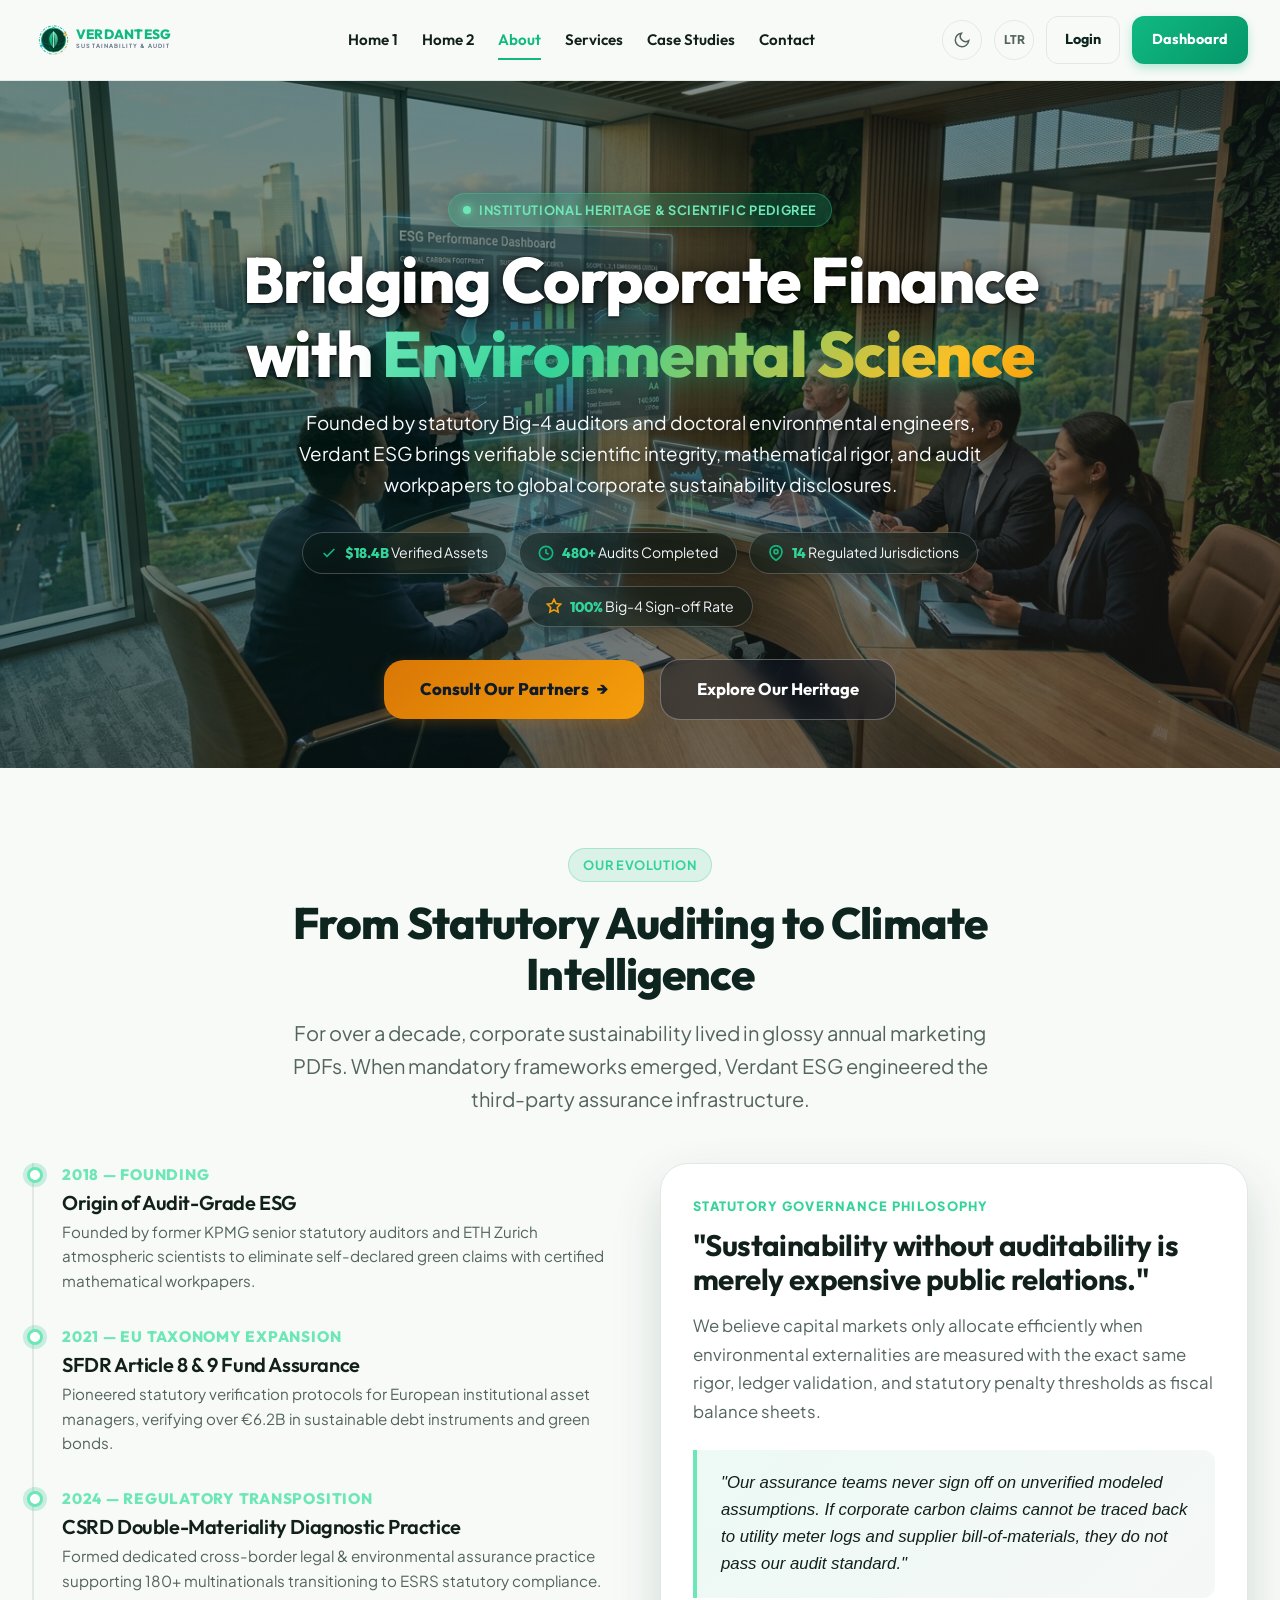
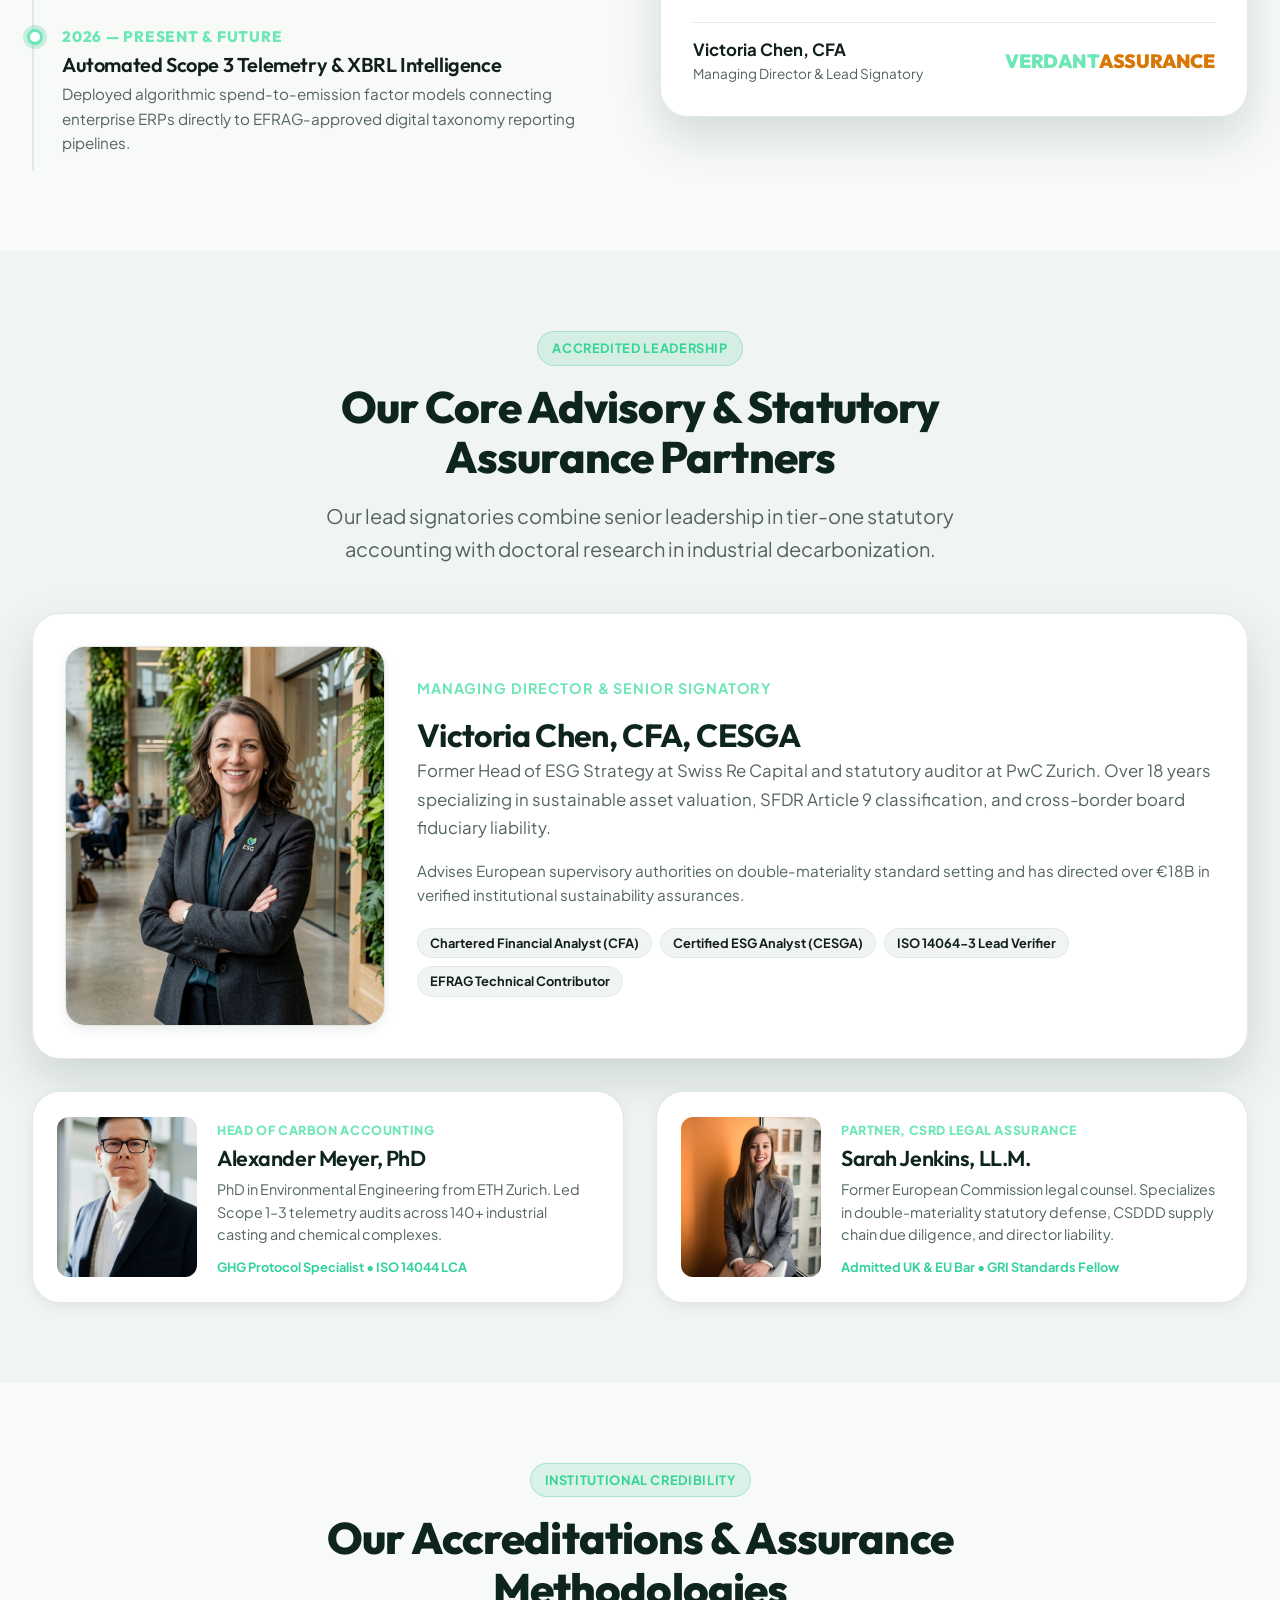
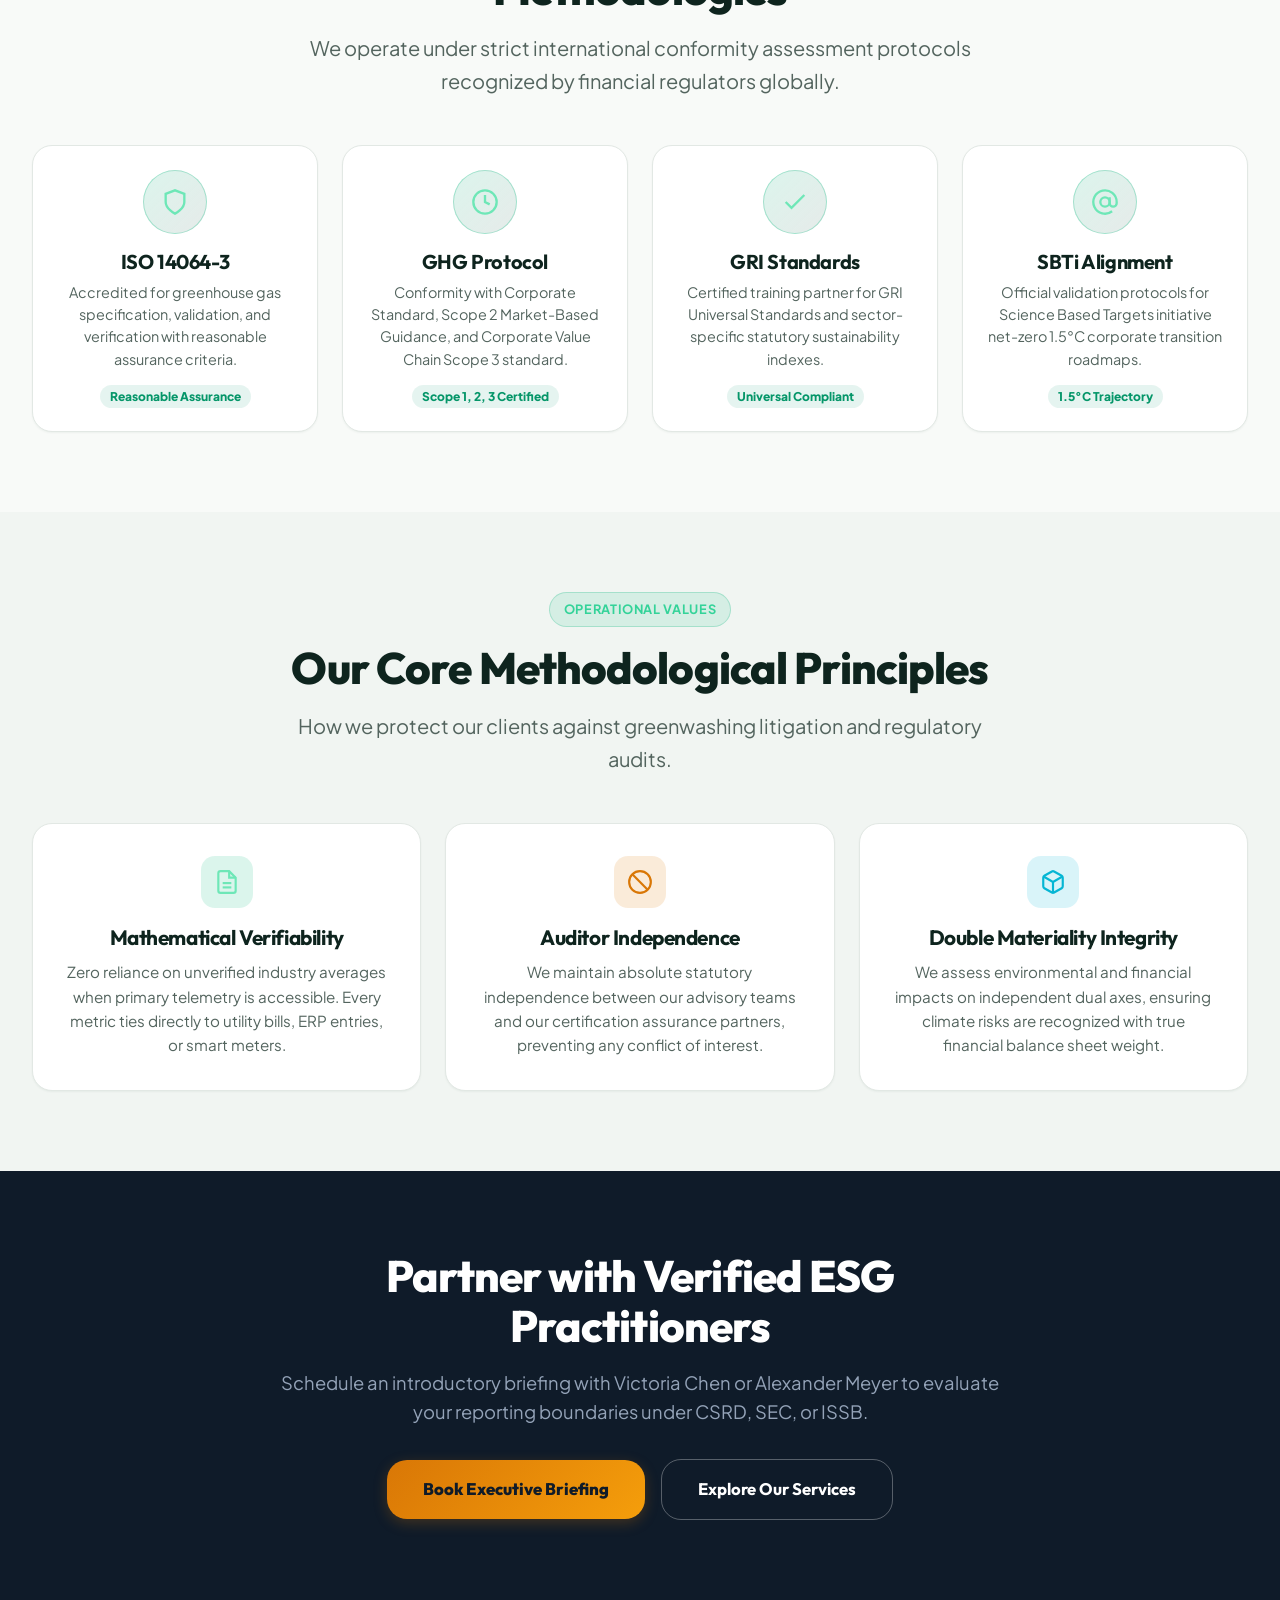
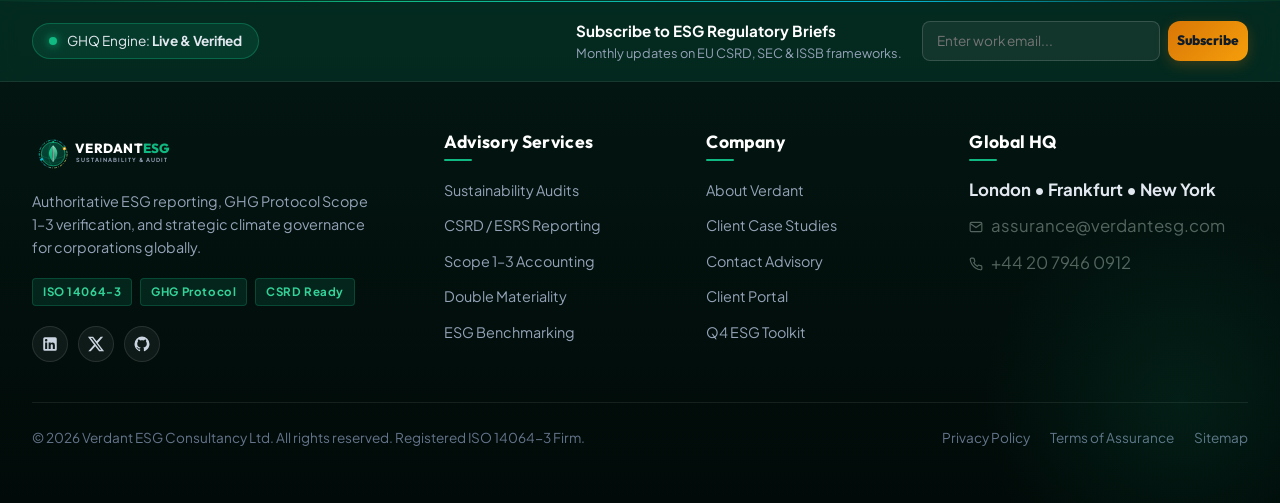
==== commit fc436e49: "5" ====
--- a/about.html
+++ b/about.html
@@ -187,114 +187,200 @@
 
   <main>
     <!-- ========================================================================
-         ABOUT SECTION 1: MISSION & STORY HERO
+         HERO SECTION: CONSISTENT 520PX HEIGHT + BOARDROOM BACKGROUND IMAGE
          ======================================================================== -->
-    <section class="section" style="padding-top: var(--space-16);">
+    <section class="page-hero hero-about">
+      <div class="container hero-content">
+        <div class="badge">
+          <span class="badge-dot"></span>
+          Institutional Heritage &amp; Scientific Pedigree
+        </div>
+
+        <h1>
+          Bridging Corporate Finance with <span class="text-gradient">Environmental Science</span>
+        </h1>
+
+        <p class="lead-text" style="margin-left: auto; margin-right: auto;">
+          Founded by statutory Big-4 auditors and doctoral environmental engineers, Verdant ESG brings verifiable scientific integrity, mathematical rigor, and audit workpapers to global corporate sustainability disclosures.
+        </p>
+
+        <!-- Glassy Hero Stats Pill Strip -->
+        <div class="hero-pills-strip">
+          <div class="hero-pill-item">
+            <svg width="16" height="16" viewBox="0 0 24 24" fill="none" stroke="#10B981" stroke-width="2.5"><polyline points="20 6 9 17 4 12"></polyline></svg>
+            <span><strong>$18.4B</strong> Verified Assets</span>
+          </div>
+          <div class="hero-pill-item">
+            <svg width="16" height="16" viewBox="0 0 24 24" fill="none" stroke="#10B981" stroke-width="2.5"><circle cx="12" cy="12" r="10"></circle><polyline points="12 6 12 12 16 14"></polyline></svg>
+            <span><strong>480+</strong> Audits Completed</span>
+          </div>
+          <div class="hero-pill-item">
+            <svg width="16" height="16" viewBox="0 0 24 24" fill="none" stroke="#10B981" stroke-width="2.5"><path d="M21 10c0 7-9 13-9 13s-9-6-9-13a9 9 0 0 1 18 0z"></path><circle cx="12" cy="10" r="3"></circle></svg>
+            <span><strong>14</strong> Regulated Jurisdictions</span>
+          </div>
+          <div class="hero-pill-item">
+            <svg width="16" height="16" viewBox="0 0 24 24" fill="none" stroke="#F59E0B" stroke-width="2.5"><polygon points="12 2 15.09 8.26 22 9.27 17 14.14 18.18 21.02 12 17.77 5.82 21.02 7 14.14 2 9.27 8.91 8.26 12 2"></polygon></svg>
+            <span><strong>100%</strong> Big-4 Sign-off Rate</span>
+          </div>
+        </div>
+
+        <div class="btn-group">
+          <a href="contact.html" class="btn btn-accent btn-lg">
+            Consult Our Partners
+            <span class="icon-arrow-right">→</span>
+          </a>
+          <a href="#heritage" class="btn btn-outline btn-lg" style="color: #FFFFFF; border-color: rgba(255,255,255,0.3);">
+            Explore Our Heritage
+          </a>
+        </div>
+      </div>
+    </section>
+
+    <!-- ========================================================================
+         DISTINCTIVE LAYOUT 1: INSTITUTIONAL HERITAGE & INTERACTIVE TIMELINE
+         ======================================================================== -->
+    <section class="section" id="heritage">
       <div class="container">
         <div class="section-header">
-          <div class="badge">Our Purpose &amp; Heritage</div>
-          <h1>Bridging Corporate Finance with Environmental Science</h1>
+          <div class="badge">Our Evolution</div>
+          <h2>From Statutory Auditing to Climate Intelligence</h2>
           <p class="lead-text" style="margin-left: auto; margin-right: auto;">
-            Founded by former statutory auditors and climate scientists, Verdant ESG exists to bring true scientific integrity and mathematical rigor to corporate sustainability reporting.
+            For over a decade, corporate sustainability lived in glossy annual marketing PDFs. When mandatory frameworks emerged, Verdant ESG engineered the third-party assurance infrastructure.
           </p>
         </div>
 
-        <div class="about-split-grid">
-          <div>
-            <h3 style="font-size: 1.8rem; margin-bottom: 16px;">The Origin of Audit-Grade ESG</h3>
-            <p>
-              For over a decade, corporate sustainability lived in glossy annual PDF reports with vague commitments and unverified claims. With the passage of the European Corporate Sustainability Reporting Directive (CSRD) and global ISSB mandates, the era of self-declared green claims has definitively ended.
-            </p>
-            <p>
-              Verdant ESG was established to provide the missing layer: third-party certified verification, automated greenhouse gas telemetry, and audit workpapers that satisfy the Big-4 accounting firms and statutory regulators worldwide.
-            </p>
-            <div class="about-stats-flex">
-              <div>
-                <strong style="font-size: 1.8rem; font-family: var(--font-display); color: var(--color-primary-light);">2018</strong>
-                <div style="font-size: 0.85rem; color: var(--color-text-muted);">Year Established</div>
+        <div class="heritage-split-grid">
+          <!-- Left Column: Milestone Timeline Track -->
+          <div class="heritage-timeline">
+            <div class="heritage-item">
+              <span class="heritage-dot"></span>
+              <div class="heritage-year">2018 — Founding</div>
+              <h4>Origin of Audit-Grade ESG</h4>
+              <p>Founded by former KPMG senior statutory auditors and ETH Zurich atmospheric scientists to eliminate self-declared green claims with certified mathematical workpapers.</p>
+            </div>
+
+            <div class="heritage-item">
+              <span class="heritage-dot"></span>
+              <div class="heritage-year">2021 — EU Taxonomy Expansion</div>
+              <h4>SFDR Article 8 &amp; 9 Fund Assurance</h4>
+              <p>Pioneered statutory verification protocols for European institutional asset managers, verifying over €6.2B in sustainable debt instruments and green bonds.</p>
+            </div>
+
+            <div class="heritage-item">
+              <span class="heritage-dot"></span>
+              <div class="heritage-year">2024 — Regulatory Transposition</div>
+              <h4>CSRD Double-Materiality Diagnostic Practice</h4>
+              <p>Formed dedicated cross-border legal &amp; environmental assurance practice supporting 180+ multinationals transitioning to ESRS statutory compliance.</p>
+            </div>
+
+            <div class="heritage-item">
+              <span class="heritage-dot"></span>
+              <div class="heritage-year">2026 — Present &amp; Future</div>
+              <h4>Automated Scope 3 Telemetry &amp; XBRL Intelligence</h4>
+              <p>Deployed algorithmic spend-to-emission factor models connecting enterprise ERPs directly to EFRAG-approved digital taxonomy reporting pipelines.</p>
+            </div>
+          </div>
+
+          <!-- Right Column: Founder Mission Card -->
+          <div class="about-narrative-card">
+            <div style="font-size: 0.8rem; font-weight: 800; text-transform: uppercase; letter-spacing: 0.1em; color: var(--color-primary-light); margin-bottom: 12px;">
+              Statutory Governance Philosophy
+            </div>
+            <h3 style="font-size: 1.85rem; margin-bottom: 16px; color: var(--color-text);">
+              "Sustainability without auditability is merely expensive public relations."
+            </h3>
+            <p style="color: var(--color-text-muted); line-height: 1.7; margin-bottom: 16px;">
+              We believe capital markets only allocate efficiently when environmental externalities are measured with the exact same rigor, ledger validation, and statutory penalty thresholds as fiscal balance sheets.
+            </p>
+            
+            <div class="executive-quote-box">
+              "Our assurance teams never sign off on unverified modeled assumptions. If corporate carbon claims cannot be traced back to utility meter logs and supplier bill-of-materials, they do not pass our audit standard."
+            </div>
+
+            <div class="about-narrative-footer">
+              <div class="about-narrative-author">
+                <strong>Victoria Chen, CFA</strong>
+                <span>Managing Director &amp; Lead Signatory</span>
               </div>
-              <div style="width: 1px; background: var(--color-border);"></div>
-              <div>
-                <strong style="font-size: 1.8rem; font-family: var(--font-display); color: var(--color-primary-light);">480+</strong>
-                <div style="font-size: 0.85rem; color: var(--color-text-muted);">Audits Completed</div>
+              <div class="about-narrative-brand">
+                VERDANT<span>ASSURANCE</span>
               </div>
-              <div style="width: 1px; background: var(--color-border);"></div>
-              <div>
-                <strong style="font-size: 1.8rem; font-family: var(--font-display); color: var(--color-primary-light);">14</strong>
-                <div style="font-size: 0.85rem; color: var(--color-text-muted);">Jurisdictions Served</div>
-              </div>
-            </div>
-          </div>
-
-          <div class="about-image-card">
-            <img src="assets/images/hero_boardroom.jpg" alt="Verdant ESG Boardroom Executive Advisory">
+            </div>
           </div>
         </div>
       </div>
     </section>
 
     <!-- ========================================================================
-         ABOUT SECTION 2: TEAM PROFILES (CENTER-ALIGNED 3D TILT CARDS)
+         DISTINCTIVE LAYOUT 2: MAGAZINE EDITORIAL LEADERSHIP SHOWCASE
          ======================================================================== -->
     <section class="section section-subtle">
       <div class="container">
         <div class="section-header">
           <div class="badge">Accredited Leadership</div>
-          <h2>Our Core Advisory &amp; Assurance Team</h2>
+          <h2>Our Core Advisory &amp; Statutory Assurance Partners</h2>
           <p class="lead-text" style="margin-left: auto; margin-right: auto;">
-            Our practitioners combine decades of tier-one accounting experience with doctoral-level environmental engineering expertise.
+            Our lead signatories combine senior leadership in tier-one statutory accounting with doctoral research in industrial decarbonization.
           </p>
         </div>
 
-        <div class="card-grid card-grid-3">
-          <!-- Member 1: Director -->
-          <div class="esg-card tilt-card team-profile-card">
-            <div class="team-avatar-box">
-              <img src="assets/images/team_director.jpg" alt="Victoria Chen, Managing Director">
-            </div>
-            <h3>Victoria Chen, CFA</h3>
-            <span class="team-role">
-              Managing Director &amp; Founder
-            </span>
-            <p class="team-bio">
-              Former Head of ESG Strategy at Swiss Re Capital. 18 years specializing in sustainable asset valuation, SFDR Article 9 classification, and capital allocation.
-            </p>
-            <div class="team-credentials">
-              Certified ESG Analyst (CESGA) • ISO 14064 Lead
-            </div>
-          </div>
-
+        <!-- Featured Director Spotlight (Full-Width Luxury Card) -->
+        <div class="director-spotlight-card">
+          <div class="director-portrait-box">
+            <img src="assets/images/team_director.jpg" alt="Victoria Chen, Managing Director & Founder" loading="lazy">
+          </div>
+          <div class="director-info">
+            <span class="director-role-tag">Managing Director &amp; Senior Signatory</span>
+            <h3>Victoria Chen, CFA, CESGA</h3>
+            <p style="color: var(--color-text-muted); font-size: 1.05rem; line-height: 1.7; margin-bottom: 16px;">
+              Former Head of ESG Strategy at Swiss Re Capital and statutory auditor at PwC Zurich. Over 18 years specializing in sustainable asset valuation, SFDR Article 9 classification, and cross-border board fiduciary liability.
+            </p>
+            <p style="color: var(--color-text-muted); font-size: 0.95rem; line-height: 1.6; margin-bottom: 20px;">
+              Advises European supervisory authorities on double-materiality standard setting and has directed over €18B in verified institutional sustainability assurances.
+            </p>
+
+            <div class="director-credentials-list">
+              <span class="credential-pill">Chartered Financial Analyst (CFA)</span>
+              <span class="credential-pill">Certified ESG Analyst (CESGA)</span>
+              <span class="credential-pill">ISO 14064-3 Lead Verifier</span>
+              <span class="credential-pill">EFRAG Technical Contributor</span>
+            </div>
+          </div>
+        </div>
+
+        <!-- 2-Column Senior Partner Cards -->
+        <div class="partner-editorial-grid">
           <!-- Member 2: Auditor -->
-          <div class="esg-card tilt-card team-profile-card">
-            <div class="team-avatar-box">
-              <img src="assets/images/team_auditor.jpg" alt="Alexander Meyer, Lead GHG Verifier">
-            </div>
-            <h3>Alexander Meyer, PhD</h3>
-            <span class="team-role">
-              Head of Carbon Accounting
-            </span>
-            <p class="team-bio">
-              Doctor of Environmental Engineering (ETH Zurich). Led Scope 1–3 emissions quantification across 140+ industrial casting and heavy chemical facilities.
-            </p>
-            <div class="team-credentials">
-              GHG Protocol Specialist • EFRAG Contributor
+          <div class="partner-card">
+            <div class="partner-avatar-box">
+              <img src="assets/images/team_auditor.jpg" alt="Alexander Meyer, Head of GHG Telemetry" loading="lazy">
+            </div>
+            <div>
+              <span style="font-size: 0.78rem; text-transform: uppercase; font-weight: 800; color: var(--color-primary-glow); letter-spacing: 0.05em;">Head of Carbon Accounting</span>
+              <h4 style="font-size: 1.35rem; margin-top: 4px; margin-bottom: 8px;">Alexander Meyer, PhD</h4>
+              <p style="font-size: 0.9rem; color: var(--color-text-muted); line-height: 1.55; margin-bottom: 12px;">
+                PhD in Environmental Engineering from ETH Zurich. Led Scope 1–3 telemetry audits across 140+ industrial casting and chemical complexes.
+              </p>
+              <div style="font-size: 0.8rem; font-weight: 700; color: var(--color-primary-light);">
+                GHG Protocol Specialist • ISO 14044 LCA
+              </div>
             </div>
           </div>
 
           <!-- Member 3: Governance -->
-          <div class="esg-card tilt-card team-profile-card">
-            <div class="team-avatar-box">
-              <img src="assets/images/team_governance.jpg" alt="Sarah Jenkins, CSRD Assurance Partner">
-            </div>
-            <h3>Sarah Jenkins, LL.M.</h3>
-            <span class="team-role">
-              Partner, CSRD Legal Assurance
-            </span>
-            <p class="team-bio">
-              Former European Commission regulatory advisor. Specializes in double-materiality legal frameworks, supply-chain due diligence (CSDDD), and board liability.
-            </p>
-            <div class="team-credentials">
-              Admitted UK &amp; EU Bar • GRI Certified Specialist
+          <div class="partner-card">
+            <div class="partner-avatar-box">
+              <img src="assets/images/team_governance.jpg" alt="Sarah Jenkins, CSRD Assurance Partner" loading="lazy">
+            </div>
+            <div>
+              <span style="font-size: 0.78rem; text-transform: uppercase; font-weight: 800; color: var(--color-primary-glow); letter-spacing: 0.05em;">Partner, CSRD Legal Assurance</span>
+              <h4 style="font-size: 1.35rem; margin-top: 4px; margin-bottom: 8px;">Sarah Jenkins, LL.M.</h4>
+              <p style="font-size: 0.9rem; color: var(--color-text-muted); line-height: 1.55; margin-bottom: 12px;">
+                Former European Commission legal counsel. Specializes in double-materiality statutory defense, CSDDD supply chain due diligence, and director liability.
+              </p>
+              <div style="font-size: 0.8rem; font-weight: 700; color: var(--color-primary-light);">
+                Admitted UK &amp; EU Bar • GRI Standards Fellow
+              </div>
             </div>
           </div>
         </div>
@@ -302,7 +388,7 @@
     </section>
 
     <!-- ========================================================================
-         ABOUT SECTION 3: CERTIFICATIONS & ACCREDITATIONS
+         DISTINCTIVE LAYOUT 3: ASSURANCE FRAMEWORKS & VERIFICATION BADGES
          ======================================================================== -->
     <section class="section">
       <div class="container">
@@ -314,64 +400,131 @@
           </p>
         </div>
 
-        <div class="card-grid card-grid-4">
+        <div class="frameworks-seal-grid">
           <!-- Cert 1 -->
-          <div class="esg-card tilt-card">
-            <div class="card-icon">
-              <svg viewBox="0 0 24 24" fill="none" stroke="currentColor" stroke-width="2">
+          <div class="framework-seal-card">
+            <div class="seal-icon-circle">
+              <svg width="28" height="28" viewBox="0 0 24 24" fill="none" stroke="currentColor" stroke-width="2">
                 <path d="M12 22s8-4 8-10V5l-8-3-8 3v7c0 6 8 10 8 10z"></path>
               </svg>
             </div>
-            <h3>ISO 14064-3</h3>
-            <p>Accredited for greenhouse gas specification, validation, and verification with reasonable assurance criteria.</p>
+            <h3 style="font-size: 1.25rem; margin-bottom: 8px;">ISO 14064-3</h3>
+            <p style="font-size: 0.9rem; color: var(--color-text-muted); line-height: 1.55; margin-bottom: 12px;">
+              Accredited for greenhouse gas specification, validation, and verification with reasonable assurance criteria.
+            </p>
+            <span style="font-size: 0.75rem; font-weight: 800; color: var(--color-success); background: rgba(5, 150, 105, 0.1); padding: 4px 10px; border-radius: var(--radius-full);">
+              Reasonable Assurance
+            </span>
           </div>
 
           <!-- Cert 2 -->
-          <div class="esg-card tilt-card">
-            <div class="card-icon">
-              <svg viewBox="0 0 24 24" fill="none" stroke="currentColor" stroke-width="2">
+          <div class="framework-seal-card">
+            <div class="seal-icon-circle">
+              <svg width="28" height="28" viewBox="0 0 24 24" fill="none" stroke="currentColor" stroke-width="2">
                 <circle cx="12" cy="12" r="10"></circle>
                 <path d="M12 6v6l4 2"></path>
               </svg>
             </div>
-            <h3>GHG Protocol</h3>
-            <p>Formal conformity with Corporate Standard, Corporate Value Chain (Scope 3), and Scope 2 Guidance.</p>
+            <h3 style="font-size: 1.25rem; margin-bottom: 8px;">GHG Protocol</h3>
+            <p style="font-size: 0.9rem; color: var(--color-text-muted); line-height: 1.55; margin-bottom: 12px;">
+              Conformity with Corporate Standard, Scope 2 Market-Based Guidance, and Corporate Value Chain Scope 3 standard.
+            </p>
+            <span style="font-size: 0.75rem; font-weight: 800; color: var(--color-success); background: rgba(5, 150, 105, 0.1); padding: 4px 10px; border-radius: var(--radius-full);">
+              Scope 1, 2, 3 Certified
+            </span>
           </div>
 
           <!-- Cert 3 -->
-          <div class="esg-card tilt-card">
-            <div class="card-icon">
-              <svg viewBox="0 0 24 24" fill="none" stroke="currentColor" stroke-width="2">
+          <div class="framework-seal-card">
+            <div class="seal-icon-circle">
+              <svg width="28" height="28" viewBox="0 0 24 24" fill="none" stroke="currentColor" stroke-width="2">
                 <polyline points="20 6 9 17 4 12"></polyline>
               </svg>
             </div>
-            <h3>GRI Standards</h3>
-            <p>Certified training partner for GRI Universal Standards and sector-specific disclosure requirements.</p>
+            <h3 style="font-size: 1.25rem; margin-bottom: 8px;">GRI Standards</h3>
+            <p style="font-size: 0.9rem; color: var(--color-text-muted); line-height: 1.55; margin-bottom: 12px;">
+              Certified training partner for GRI Universal Standards and sector-specific statutory sustainability indexes.
+            </p>
+            <span style="font-size: 0.75rem; font-weight: 800; color: var(--color-success); background: rgba(5, 150, 105, 0.1); padding: 4px 10px; border-radius: var(--radius-full);">
+              Universal Compliant
+            </span>
           </div>
 
           <!-- Cert 4 -->
-          <div class="esg-card tilt-card">
-            <div class="card-icon">
-              <svg viewBox="0 0 24 24" fill="none" stroke="currentColor" stroke-width="2">
+          <div class="framework-seal-card">
+            <div class="seal-icon-circle">
+              <svg width="28" height="28" viewBox="0 0 24 24" fill="none" stroke="currentColor" stroke-width="2">
                 <circle cx="12" cy="12" r="4"></circle>
                 <path d="M16 8v5a3 3 0 0 0 6 0v-1a10 10 0 1 0-3.92 7.94"></path>
               </svg>
             </div>
-            <h3>SBTi Alignment</h3>
-            <p>Official validation protocols for Science Based Targets initiative net-zero 1.5°C corporate transition roadmaps.</p>
+            <h3 style="font-size: 1.25rem; margin-bottom: 8px;">SBTi Alignment</h3>
+            <p style="font-size: 0.9rem; color: var(--color-text-muted); line-height: 1.55; margin-bottom: 12px;">
+              Official validation protocols for Science Based Targets initiative net-zero 1.5°C corporate transition roadmaps.
+            </p>
+            <span style="font-size: 0.75rem; font-weight: 800; color: var(--color-success); background: rgba(5, 150, 105, 0.1); padding: 4px 10px; border-radius: var(--radius-full);">
+              1.5°C Trajectory
+            </span>
           </div>
         </div>
       </div>
     </section>
 
     <!-- ========================================================================
-         ABOUT SECTION 4: CTA TO SERVICES / CONTACT
+         DISTINCTIVE LAYOUT 4: BIOPHILIC ETHICS & METHODOLOGICAL PRINCIPLES
+         ======================================================================== -->
+    <section class="section section-subtle">
+      <div class="container">
+        <div class="section-header">
+          <div class="badge">Operational Values</div>
+          <h2>Our Core Methodological Principles</h2>
+          <p class="lead-text" style="margin-left: auto; margin-right: auto;">
+            How we protect our clients against greenwashing litigation and regulatory audits.
+          </p>
+        </div>
+
+        <div class="principles-grid">
+          <div class="principle-card">
+            <div style="width: 52px; height: 52px; border-radius: 14px; background: rgba(16, 185, 129, 0.15); display: flex; align-items: center; justify-content: center; color: var(--color-primary-glow); margin: 0 auto 18px auto;">
+              <svg width="26" height="26" viewBox="0 0 24 24" fill="none" stroke="currentColor" stroke-width="2"><path d="M14 2H6a2 2 0 0 0-2 2v16a2 2 0 0 0 2 2h12a2 2 0 0 0 2-2V8z"></path><polyline points="14 2 14 8 20 8"></polyline><line x1="16" y1="13" x2="8" y2="13"></line><line x1="16" y1="17" x2="8" y2="17"></line></svg>
+            </div>
+            <h3 style="font-size: 1.3rem; margin-bottom: 10px;">Mathematical Verifiability</h3>
+            <p style="color: var(--color-text-muted); font-size: 0.95rem; line-height: 1.6; margin: 0 auto;">
+              Zero reliance on unverified industry averages when primary telemetry is accessible. Every metric ties directly to utility bills, ERP entries, or smart meters.
+            </p>
+          </div>
+
+          <div class="principle-card">
+            <div style="width: 52px; height: 52px; border-radius: 14px; background: rgba(217, 119, 6, 0.15); display: flex; align-items: center; justify-content: center; color: var(--color-accent); margin: 0 auto 18px auto;">
+              <svg width="26" height="26" viewBox="0 0 24 24" fill="none" stroke="currentColor" stroke-width="2"><circle cx="12" cy="12" r="10"></circle><line x1="4.93" y1="4.93" x2="19.07" y2="19.07"></line></svg>
+            </div>
+            <h3 style="font-size: 1.3rem; margin-bottom: 10px;">Auditor Independence</h3>
+            <p style="color: var(--color-text-muted); font-size: 0.95rem; line-height: 1.6; margin: 0 auto;">
+              We maintain absolute statutory independence between our advisory teams and our certification assurance partners, preventing any conflict of interest.
+            </p>
+          </div>
+
+          <div class="principle-card">
+            <div style="width: 52px; height: 52px; border-radius: 14px; background: rgba(6, 182, 212, 0.15); display: flex; align-items: center; justify-content: center; color: #06B6D4; margin: 0 auto 18px auto;">
+              <svg width="26" height="26" viewBox="0 0 24 24" fill="none" stroke="currentColor" stroke-width="2"><path d="M21 16V8a2 2 0 0 0-1-1.73l-7-4a2 2 0 0 0-2 0l-7 4A2 2 0 0 0 3 8v8a2 2 0 0 0 1 1.73l7 4a2 2 0 0 0 2 0l7-4A2 2 0 0 0 21 16z"></path><polyline points="3.27 6.96 12 12.01 20.73 6.96"></polyline><line x1="12" y1="22.08" x2="12" y2="12"></line></svg>
+            </div>
+            <h3 style="font-size: 1.3rem; margin-bottom: 10px;">Double Materiality Integrity</h3>
+            <p style="color: var(--color-text-muted); font-size: 0.95rem; line-height: 1.6; margin: 0 auto;">
+              We assess environmental and financial impacts on independent dual axes, ensuring climate risks are recognized with true financial balance sheet weight.
+            </p>
+          </div>
+        </div>
+      </div>
+    </section>
+
+    <!-- ========================================================================
+         ABOUT SECTION 5: CTA TO SERVICES / CONTACT
          ======================================================================== -->
     <section class="section section-dark">
       <div class="container" style="text-align: center; max-width: 800px; margin: 0 auto;">
         <h2 style="color: #FFFFFF; margin-bottom: 16px;">Partner with Verified ESG Practitioners</h2>
         <p style="color: #94A3B8; margin-bottom: 32px; font-size: 1.15rem;">
-          Schedule an introductory briefing with Victoria Chen or Alexander Meyer to discuss your enterprise reporting boundaries.
+          Schedule an introductory briefing with Victoria Chen or Alexander Meyer to evaluate your reporting boundaries under CSRD, SEC, or ISSB.
         </p>
         <div class="btn-group" style="justify-content: center;">
           <a href="contact.html" class="btn btn-accent btn-lg">Book Executive Briefing</a>
--- a/assets/css/style.css
+++ b/assets/css/style.css
@@ -5,10 +5,16 @@
 @import url('https://fonts.googleapis.com/css2?family=Outfit:wght@400;500;600;700;800;900&family=Plus+Jakarta+Sans:ital,wght@0,400;0,500;0,600;0,700;1,400&display=swap');
 
 :root {
-  /* Core Brand Tokens */
-  --color-primary: #0A382C;          /* Deep Forest Emerald */
-  --color-primary-light: #115E49;    /* Vibrant Bio Green */
-  --color-primary-glow: #10B981;     /* Active Bio Green Glow */
+  /* Core Brand Tokens (Cohesive Emerald Across Both Light & Dark Modes) */
+  --color-primary: #10B981;          /* Verdant Signature Emerald - Core Brand Primary */
+  --color-primary-dark: #059669;     /* Deep Emerald Shade (Hover, Buttons, Accents) */
+  --color-primary-deep: #064E3B;     /* Deep Forest Base Tone */
+  --color-primary-light: #34D399;    /* Bright Bio Emerald Accent */
+  --color-primary-glow: #6EE7B7;     /* Phosphor Mint Glow */
+  --color-primary-subtle: rgba(16, 185, 129, 0.12); /* Translucent Pill/Badge Glass */
+
+  /* Heading & Secondary Tokens */
+  --color-heading: #0E241E;          /* Authoritative Deep Forest Charcoal for Headings */
   --color-secondary: #0F1B29;        /* Slate Governance Navy */
   --color-secondary-light: #1E293B;  /* Slate Neutral */
   --color-accent: #D97706;           /* Warm Amber Action Gold */
@@ -141,7 +147,7 @@
 /* Typography Hierarchy */
 h1, h2, h3, h4, h5, h6 {
   font-family: var(--font-display);
-  color: var(--color-primary);
+  color: var(--color-heading);
   line-height: 1.15;
   font-weight: 700;
   letter-spacing: -0.02em;
@@ -189,10 +195,11 @@
 }
 
 .text-gradient {
-  background: linear-gradient(135deg, var(--color-primary) 0%, var(--color-primary-light) 50%, var(--color-accent) 100%);
+  background: linear-gradient(135deg, #059669 0%, #10B981 50%, #D97706 100%);
   -webkit-background-clip: text;
   background-clip: text;
   -webkit-text-fill-color: transparent;
+  display: inline-block;
 }
 
 .badge {
@@ -297,14 +304,15 @@
 }
 
 .btn-primary {
-  background: linear-gradient(135deg, var(--color-primary) 0%, var(--color-primary-light) 100%);
+  background: linear-gradient(135deg, var(--color-primary) 0%, var(--color-primary-dark) 100%);
   color: #FFFFFF;
-  box-shadow: 0 4px 14px rgba(10, 56, 44, 0.25);
+  box-shadow: 0 4px 14px rgba(16, 185, 129, 0.35);
 }
 
 .btn-primary:hover {
+  background: linear-gradient(135deg, var(--color-primary-light) 0%, var(--color-primary) 100%);
   transform: translateY(-2px);
-  box-shadow: 0 8px 20px rgba(10, 56, 44, 0.35);
+  box-shadow: 0 8px 22px rgba(16, 185, 129, 0.45);
   color: #FFFFFF;
 }
 
@@ -431,12 +439,12 @@
   left: 0;
   width: 0%;
   height: 2px;
-  background-color: var(--color-primary-light);
+  background-color: var(--color-primary);
   transition: width var(--transition-normal);
 }
 
 .nav-link:hover, .nav-link.active {
-  color: var(--color-primary-light);
+  color: var(--color-primary);
 }
 
 .nav-link:hover::after, .nav-link.active::after {
@@ -507,31 +515,33 @@
 }
 
 .nav-actions .btn-login {
-  border: 1.5px solid var(--color-border-hover);
-  color: var(--color-primary);
+  border: 1.5px solid var(--color-border);
+  color: var(--color-heading);
   padding: 8px 18px;
   border-radius: var(--radius-md);
-  font-weight: 600;
+  font-weight: 700;
   font-size: 0.9rem;
+  transition: all var(--transition-fast);
 }
 
 .nav-actions .btn-login:hover {
   border-color: var(--color-primary);
-  background-color: rgba(10, 56, 44, 0.05);
+  color: var(--color-primary-dark);
+  background-color: var(--color-primary-subtle);
 }
 
 .nav-actions .btn-dashboard {
-  background: var(--color-primary);
+  background: linear-gradient(135deg, var(--color-primary) 0%, var(--color-primary-dark) 100%);
   color: #FFFFFF;
   padding: 8px 20px;
   border-radius: var(--radius-md);
   font-weight: 700;
   font-size: 0.9rem;
-  box-shadow: 0 4px 10px rgba(10, 56, 44, 0.18);
+  box-shadow: 0 4px 10px rgba(16, 185, 129, 0.3);
 }
 
 .nav-actions .btn-dashboard:hover {
-  background: var(--color-primary-light);
+  background: linear-gradient(135deg, var(--color-primary-light) 0%, var(--color-primary) 100%);
   transform: translateY(-1px);
 }
 
@@ -1032,25 +1042,101 @@
 }
 
 /* ==========================================================================
-   HERO SECTIONS (HOME 1 vs HOME 2)
+/* ==========================================================================
+   UNIFIED CONSISTENT HERO SECTION SYSTEM (ACROSS ALL PAGES)
+   - Consistent 520px height (min-height: 520px) across desktop views
+   - Distinctive relevant background images matching each page's content
+   - High-contrast emerald & slate atmospheric scrim overlay
+   - WCAG AAA readability in both light & dark modes
    ========================================================================== */
 
-/* Home 1: Full-Bleed Impact Hero */
+.hero-unified,
+.hero-home-1,
+.hero-home-2,
+.page-hero {
+  position: relative;
+  min-height: 520px;
+  display: flex;
+  align-items: center;
+  justify-content: center;
+  background-size: cover;
+  background-position: center;
+  background-repeat: no-repeat;
+  padding-top: calc(var(--navbar-height) + var(--space-8));
+  padding-bottom: var(--space-12);
+  overflow: hidden;
+  color: #FFFFFF;
+}
+
+/* Base Atmospheric Scrim Overlay - Light/Clean Treatment to reveal background imagery */
+.page-hero::before,
+.hero-home-1::before,
+.hero-home-2::before,
+.hero-unified::before {
+  content: '';
+  position: absolute;
+  inset: 0;
+  background: linear-gradient(135deg, rgba(8, 28, 22, 0.52) 0%, rgba(15, 25, 36, 0.48) 100%);
+  z-index: 1;
+}
+
+/* Secondary Ambient Glow Layer - Subtle tint */
+.page-hero::after,
+.hero-home-1::after,
+.hero-home-2::after,
+.hero-unified::after {
+  content: '';
+  position: absolute;
+  inset: 0;
+  background: radial-gradient(circle at 15% 30%, rgba(16, 185, 129, 0.08) 0%, transparent 60%),
+              radial-gradient(circle at 85% 75%, rgba(217, 119, 6, 0.06) 0%, transparent 55%);
+  z-index: 2;
+  pointer-events: none;
+}
+
+.page-hero .container,
+.hero-home-1 .container,
+.hero-home-2 .container {
+  position: relative;
+  z-index: 3;
+  width: 100%;
+}
+
+/* Page Specific Hero Background Images */
 .hero-home-1 {
-  position: relative;
-  padding-top: calc(var(--space-20) + 20px);
-  padding-bottom: var(--space-24);
-  background: radial-gradient(circle at 80% 20%, rgba(16, 185, 129, 0.08) 0%, transparent 60%),
-              radial-gradient(circle at 10% 80%, rgba(217, 119, 6, 0.06) 0%, transparent 50%),
-              var(--color-bg);
-  overflow: hidden;
-}
-
+  background-image: url('../images/hero_clean_tech.jpg');
+}
+
+.hero-home-2 {
+  background-image: url('../images/case_finance.jpg');
+}
+
+.hero-about {
+  background-image: url('../images/hero_boardroom.jpg');
+}
+
+.hero-services {
+  background-image: url('../images/hero_clean_tech.jpg');
+}
+
+.hero-case-studies {
+  background-image: url('../images/hero_case_studies.jpg');
+}
+
+.hero-contact {
+  background-image: url('../images/hero_contact.jpg');
+}
+
+.hero-coming-soon {
+  background-image: url('../images/hero_coming_soon.jpg');
+}
+
+/* Home 1 Canvas Container */
 .hero-canvas-container {
   position: absolute;
   inset: 0;
   pointer-events: auto;
-  z-index: 1;
+  z-index: 2;
   opacity: 0.85;
 }
 
@@ -1062,43 +1148,210 @@
 
 .hero-content {
   position: relative;
-  z-index: 2;
+  z-index: 3;
   max-width: 860px;
   margin: 0 auto;
   text-align: center;
 }
 
-.hero-content .btn-group {
+.hero-content h1,
+.page-hero h1,
+.hero-home-1 h1,
+.hero-home-2 h1 {
+  color: #FFFFFF;
+  margin-bottom: var(--space-4);
+  text-shadow: 0 3px 20px rgba(0, 0, 0, 0.75), 0 1px 3px rgba(0, 0, 0, 0.9);
+}
+
+/* High-Contrast Luminous Text Gradient inside Dark Hero Scrims (Light & Dark Mode) */
+.hero-content .text-gradient,
+.page-hero .text-gradient,
+.hero-home-1 .text-gradient,
+.hero-home-2 .text-gradient,
+.hero-unified .text-gradient,
+.section-dark .text-gradient,
+.case-cta-banner .text-gradient,
+[data-theme="dark"] .text-gradient {
+  background: linear-gradient(135deg, #6EE7B7 0%, #34D399 30%, #FBBF24 85%, #F59E0B 100%) !important;
+  -webkit-background-clip: text !important;
+  background-clip: text !important;
+  -webkit-text-fill-color: transparent !important;
+  display: inline-block;
+  text-shadow: none !important;
+  filter: drop-shadow(0 2px 14px rgba(16, 185, 129, 0.5));
+}
+
+.hero-content .lead-text,
+.page-hero .lead-text,
+.hero-home-1 .lead-text,
+.hero-home-2 .lead-text {
+  color: #F8FAFC;
+  font-size: 1.18rem;
+  line-height: 1.65;
+  text-shadow: 0 2px 14px rgba(0, 0, 0, 0.85);
+}
+
+.hero-content p,
+.page-hero p,
+.hero-home-1 p,
+.hero-home-2 p,
+.hero-unified p {
+  color: #F8FAFC;
+  text-shadow: 0 2px 12px rgba(0, 0, 0, 0.8);
+}
+
+.hero-content .btn-group,
+.page-hero .btn-group,
+.hero-home-1 .btn-group {
   justify-content: center;
   margin-top: var(--space-8);
 }
 
+.hero-content .btn-primary,
+.page-hero .btn-primary,
+.hero-home-1 .btn-primary,
+.hero-home-2 .btn-primary {
+  background: linear-gradient(135deg, #10B981 0%, #059669 100%);
+  color: #FFFFFF;
+  border: 1px solid rgba(255, 255, 255, 0.25);
+  box-shadow: 0 4px 18px rgba(16, 185, 129, 0.4);
+}
+
+.hero-content .btn-primary:hover,
+.page-hero .btn-primary:hover,
+.hero-home-1 .btn-primary:hover,
+.hero-home-2 .btn-primary:hover {
+  background: linear-gradient(135deg, #34D399 0%, #10B981 100%);
+  color: #FFFFFF;
+  box-shadow: 0 6px 24px rgba(16, 185, 129, 0.6);
+  transform: translateY(-2px);
+}
+
+.hero-content .btn-outline,
+.hero-home-2 .btn-outline,
+.page-hero .btn-outline,
+.hero-home-1 .btn-outline {
+  color: #FFFFFF;
+  background: rgba(15, 23, 42, 0.4);
+  border: 1.5px solid rgba(255, 255, 255, 0.5);
+  backdrop-filter: blur(10px);
+  -webkit-backdrop-filter: blur(10px);
+}
+
+.hero-content .btn-outline:hover,
+.hero-home-2 .btn-outline:hover,
+.page-hero .btn-outline:hover,
+.hero-home-1 .btn-outline:hover {
+  background: rgba(255, 255, 255, 0.2);
+  border-color: #FFFFFF;
+  color: #FFFFFF;
+  transform: translateY(-2px);
+}
+
+/* Glassy Translucent Badges in Hero */
+.page-hero .badge,
+.hero-home-1 .badge,
+.hero-home-2 .badge {
+  background: rgba(16, 185, 129, 0.2);
+  border: 1px solid rgba(52, 211, 153, 0.35);
+  color: #6EE7B7;
+  backdrop-filter: blur(8px);
+  -webkit-backdrop-filter: blur(8px);
+  box-shadow: 0 4px 16px rgba(0, 0, 0, 0.2);
+}
+
 .hero-stats-badge {
   display: inline-flex;
   align-items: center;
   gap: var(--space-3);
-  background-color: var(--color-surface);
-  border: 1px solid var(--color-border);
+  background: rgba(255, 255, 255, 0.08);
+  border: 1px solid rgba(255, 255, 255, 0.2);
+  backdrop-filter: blur(12px);
+  -webkit-backdrop-filter: blur(12px);
+  padding: 8px 20px;
+  border-radius: var(--radius-full);
+  margin-top: var(--space-8);
+  color: #FFFFFF;
+  box-shadow: 0 8px 24px rgba(0, 0, 0, 0.25);
+}
+
+.hero-stats-badge strong {
+  color: #34D399;
+  font-family: var(--font-display);
+}
+
+/* Page Hero Quick Stats Pill Strip */
+.hero-pills-strip {
+  display: flex;
+  align-items: center;
+  justify-content: center;
+  flex-wrap: wrap;
+  gap: 12px;
+  margin-top: var(--space-8);
+}
+
+.hero-pill-item {
+  display: inline-flex;
+  align-items: center;
+  gap: 8px;
+  background: rgba(10, 24, 20, 0.55);
+  border: 1px solid rgba(255, 255, 255, 0.22);
+  backdrop-filter: blur(12px);
+  -webkit-backdrop-filter: blur(12px);
   padding: 8px 18px;
   border-radius: var(--radius-full);
-  margin-top: var(--space-10);
-  box-shadow: var(--shadow-sm);
-}
-
-.hero-stats-badge strong {
-  color: var(--color-primary);
+  font-size: 0.88rem;
+  color: #F1F5F9;
+  box-shadow: 0 4px 16px rgba(0, 0, 0, 0.25);
+  transition: all var(--transition-fast);
+}
+
+.hero-pill-item strong {
+  color: #34D399;
   font-family: var(--font-display);
+  font-weight: 800;
+}
+
+.hero-pill-item:hover {
+  background: rgba(10, 24, 20, 0.75);
+  border-color: rgba(52, 211, 153, 0.5);
+  transform: translateY(-2px);
+  box-shadow: 0 6px 20px rgba(0, 0, 0, 0.35);
+}
+
+/* Hero Quick Jump Navigation Pills */
+.hero-jump-links {
+  display: flex;
+  align-items: center;
+  justify-content: center;
+  flex-wrap: wrap;
+  gap: 10px;
+  margin-top: var(--space-8);
+}
+
+.hero-jump-link {
+  display: inline-flex;
+  align-items: center;
+  gap: 6px;
+  background: rgba(16, 185, 129, 0.15);
+  border: 1px solid rgba(52, 211, 153, 0.3);
+  color: #A7F3D0;
+  padding: 6px 16px;
+  border-radius: var(--radius-full);
+  font-size: 0.82rem;
+  font-weight: 700;
+  text-decoration: none;
+  transition: all var(--transition-fast);
+}
+
+.hero-jump-link:hover {
+  background: var(--color-primary-glow);
+  color: #064E3B;
+  border-color: var(--color-primary-glow);
+  transform: translateY(-2px);
 }
 
 /* Home 2: Split-Screen Gauge & Dial Hero */
-.hero-home-2 {
-  position: relative;
-  padding-top: var(--space-16);
-  padding-bottom: var(--space-20);
-  background: radial-gradient(circle at 20% 30%, rgba(10, 56, 44, 0.06) 0%, transparent 70%),
-              var(--color-bg);
-}
-
 .hero-split-grid {
   display: grid;
   grid-template-columns: 1.15fr 0.85fr;
@@ -1111,10 +1364,11 @@
   border: 1.5px solid var(--color-border);
   border-radius: var(--radius-xl);
   padding: var(--space-8);
-  box-shadow: var(--shadow-xl);
+  box-shadow: 0 25px 60px rgba(0, 0, 0, 0.35);
   text-align: center;
   position: relative;
   overflow: hidden;
+  color: var(--color-text);
 }
 
 .dial-wrapper {
@@ -1247,7 +1501,7 @@
 .timeline-process::before {
   content: '';
   position: absolute;
-  top: 45px;
+  top: 70px;
   left: 10%;
   right: 10%;
   height: 2px;
@@ -1265,17 +1519,17 @@
 }
 
 .step-img-box {
-  width: 90px;
-  height: 90px;
-  min-width: 90px;
-  min-height: 90px;
+  width: 140px;
+  height: 140px;
+  min-width: 140px;
+  min-height: 140px;
   border-radius: 50%;
   overflow: hidden;
-  border: 3px solid var(--color-primary-light);
-  box-shadow: var(--shadow-md);
-  margin-bottom: 12px;
+  border: 4px solid var(--color-primary-light);
+  box-shadow: 0 10px 25px rgba(0, 0, 0, 0.1);
+  margin-bottom: 16px;
   position: relative;
-  transition: transform var(--transition-normal), border-color var(--transition-normal);
+  transition: transform var(--transition-normal), border-color var(--transition-normal), box-shadow var(--transition-normal);
   background-color: var(--color-surface);
 }
 
@@ -1287,9 +1541,9 @@
 }
 
 .timeline-step:hover .step-img-box {
-  transform: scale(1.1);
+  transform: translateY(-4px) scale(1.08);
   border-color: var(--color-primary-glow);
-  box-shadow: var(--shadow-tilt);
+  box-shadow: 0 16px 32px rgba(16, 185, 129, 0.25);
 }
 
 .timeline-step:hover .step-img-box img {
@@ -1769,16 +2023,41 @@
 /* ==========================================================================
    AUTHENTICATION SCREEN (LOGIN STANDALONE)
    ========================================================================== */
+.auth-header {
+  position: absolute;
+  top: 20px;
+  right: 24px;
+  display: flex;
+  align-items: center;
+  gap: 12px;
+  z-index: 100;
+}
+
 .auth-page-wrapper {
   min-height: 100vh;
   display: flex;
+  flex-direction: column;
   align-items: center;
   justify-content: center;
-  padding: var(--space-6);
+  padding: 80px var(--space-6) var(--space-6) var(--space-6);
   background: radial-gradient(circle at 10% 20%, rgba(10, 56, 44, 0.1) 0%, transparent 50%),
               radial-gradient(circle at 90% 80%, rgba(217, 119, 6, 0.08) 0%, transparent 60%),
               var(--color-bg);
   position: relative;
+}
+
+@media (max-width: 768px) {
+  .auth-header {
+    top: 16px;
+    right: 16px;
+  }
+  .auth-page-wrapper {
+    padding-top: 76px;
+    padding-left: 16px;
+    padding-right: 16px;
+    padding-bottom: 32px;
+    justify-content: flex-start;
+  }
 }
 
 .auth-card {
@@ -1884,18 +2163,23 @@
   overflow-x: hidden;
   margin-left: 270px;
   width: calc(100% - 270px);
+  padding-top: var(--navbar-height);
 }
 
 .dashboard-topbar {
   height: var(--navbar-height);
   background-color: var(--color-surface);
   border-bottom: 1px solid var(--color-border);
+  box-shadow: 0 4px 16px rgba(0, 0, 0, 0.12);
   padding: 0 var(--space-8);
   display: flex;
   align-items: center;
   justify-content: space-between;
-  position: sticky;
+  position: fixed;
   top: 0;
+  left: 270px;
+  right: 0;
+  width: calc(100% - 270px);
   z-index: 980;
 }
 
@@ -1967,6 +2251,176 @@
   background-color: rgba(16, 185, 129, 0.05);
 }
 
+/* Dedicated Dashboard Page Structure */
+.dash-page-header {
+  display: flex;
+  justify-content: space-between;
+  align-items: center;
+  margin-bottom: var(--space-8);
+  flex-wrap: wrap;
+  gap: var(--space-4);
+}
+
+.dash-page-header h2 {
+  font-size: 1.65rem;
+  margin-bottom: 4px;
+}
+
+.dash-breadcrumb {
+  display: flex;
+  align-items: center;
+  gap: 8px;
+  font-size: 0.8rem;
+  color: var(--color-text-muted);
+  margin-bottom: 8px;
+}
+
+.dash-breadcrumb a {
+  color: var(--color-text-muted);
+  text-decoration: none;
+  transition: color var(--transition-fast);
+}
+
+.dash-breadcrumb a:hover {
+  color: var(--color-primary);
+}
+
+.dash-breadcrumb-sep {
+  opacity: 0.5;
+}
+
+.dash-table-wrapper {
+  overflow-x: auto;
+  border-radius: var(--radius-md);
+  border: 1px solid var(--color-border);
+}
+
+.dash-table {
+  width: 100%;
+  border-collapse: collapse;
+  text-align: left;
+  font-size: 0.9rem;
+}
+
+.dash-table th {
+  padding: 12px 18px;
+  background-color: var(--color-surface-subtle);
+  border-bottom: 1.5px solid var(--color-border);
+  color: var(--color-text-muted);
+  font-size: 0.8rem;
+  font-weight: 700;
+  text-transform: uppercase;
+  letter-spacing: 0.04em;
+}
+
+.dash-table td {
+  padding: 14px 18px;
+  border-bottom: 1px solid var(--color-border);
+  color: var(--color-text);
+}
+
+.dash-table tr:last-child td {
+  border-bottom: none;
+}
+
+.token-copy-box {
+  display: flex;
+  align-items: center;
+  background: var(--color-surface-subtle);
+  border: 1px solid var(--color-border);
+  border-radius: var(--radius-md);
+  padding: 8px 12px;
+  gap: 10px;
+}
+
+.token-code {
+  font-family: 'Courier New', Courier, monospace;
+  font-size: 0.85rem;
+  color: var(--color-primary-light);
+  background: none;
+  border: none;
+  flex: 1;
+  min-width: 0;
+  text-overflow: ellipsis;
+  overflow: hidden;
+  outline: none;
+}
+
+/* Responsive Dashboard Sub-Page Layout Utility Classes */
+.dash-grid-4 {
+  display: grid;
+  grid-template-columns: repeat(4, 1fr);
+  gap: var(--space-4);
+  margin-bottom: var(--space-8);
+}
+
+.dash-grid-3 {
+  display: grid;
+  grid-template-columns: repeat(3, 1fr);
+  gap: var(--space-6);
+  margin-bottom: var(--space-8);
+}
+
+.dash-grid-2 {
+  display: grid;
+  grid-template-columns: 1fr 1fr;
+  gap: var(--space-8);
+  margin-bottom: var(--space-8);
+}
+
+.dash-grid-split {
+  display: grid;
+  grid-template-columns: 1.2fr 0.8fr;
+  gap: var(--space-6);
+  margin-bottom: var(--space-8);
+}
+
+.dash-grid-settings {
+  display: grid;
+  grid-template-columns: 1.15fr 0.85fr;
+  gap: var(--space-8);
+  margin-bottom: var(--space-8);
+}
+
+.dash-card-meta-grid {
+  display: grid;
+  grid-template-columns: repeat(3, 1fr);
+  gap: 12px;
+  padding: 14px;
+  background: var(--color-surface-subtle);
+  border-radius: var(--radius-md);
+  border: 1px solid var(--color-border);
+  font-size: 0.82rem;
+}
+
+.report-item-card {
+  padding: 14px 18px;
+  background: var(--color-surface-subtle);
+  border-radius: var(--radius-md);
+  border: 1px solid var(--color-border);
+  display: flex;
+  align-items: center;
+  justify-content: space-between;
+  gap: 14px;
+}
+
+.uploaded-file-item {
+  padding: 12px 16px;
+  background: var(--color-surface-subtle);
+  border-radius: var(--radius-md);
+  border: 1px solid var(--color-border);
+  display: flex;
+  align-items: center;
+  justify-content: space-between;
+  gap: 12px;
+}
+
+.dash-header-actions {
+  display: flex;
+  gap: 10px;
+  align-items: center;
+}
+
 /* ==========================================================================
    STRICT BREAKPOINTS QA (INDEPENDENT VERIFICATION)
    ========================================================================== */
@@ -2072,7 +2526,8 @@
   .card-grid-3 > :last-child:nth-child(odd),
   .card-grid-2 > :last-child:nth-child(odd),
   .card-grid > :last-child:nth-child(odd),
-  .stats-grid > :last-child:nth-child(odd) {
+  .stats-grid > :last-child:nth-child(odd),
+  .dash-grid-3 > :last-child:nth-child(odd) {
     grid-column: 1 / -1;
     justify-self: center;
     width: calc((100% - var(--space-6)) / 2);
@@ -2090,6 +2545,12 @@
   }
   .dash-topbar-brand .navbar-brand {
     display: inline-flex !important;
+    align-items: center;
+  }
+  .dash-topbar-brand .navbar-brand svg {
+    height: 38px;
+    width: auto;
+    max-width: 175px;
   }
   .dashboard-sidebar {
     position: fixed;
@@ -2106,11 +2567,21 @@
   .dashboard-main {
     margin-left: 0;
     width: 100%;
+    padding-top: 60px !important;
   }
   .dashboard-topbar {
-    height: 60px;
-    min-height: 60px;
+    position: fixed !important;
+    top: 0 !important;
+    left: 0 !important;
+    right: 0 !important;
+    width: 100% !important;
+    height: 60px !important;
+    min-height: 60px !important;
     padding: 12px 20px;
+    z-index: 980 !important;
+    background-color: var(--color-surface) !important;
+    border-bottom: 1px solid var(--color-border) !important;
+    box-shadow: 0 4px 16px rgba(0, 0, 0, 0.12) !important;
     flex-wrap: nowrap !important;
     gap: 14px;
     align-items: center;
@@ -2138,9 +2609,42 @@
     gap: var(--space-6);
   }
   .dash-stats-grid > :last-child:nth-child(odd) {
-    grid-column: auto;
-    justify-self: stretch;
     width: 100%;
+  }
+  .dash-grid-4 {
+    grid-template-columns: repeat(2, 1fr) !important;
+    gap: var(--space-4);
+  }
+  .dash-grid-3,
+  .dash-quick-nav {
+    display: flex !important;
+    flex-wrap: wrap !important;
+    justify-content: center !important;
+    gap: var(--space-6) !important;
+  }
+  .dash-grid-3 > *,
+  .dash-quick-nav > * {
+    flex: 0 0 calc((100% - var(--space-6)) / 2) !important;
+    width: calc((100% - var(--space-6)) / 2) !important;
+    max-width: calc((100% - var(--space-6)) / 2) !important;
+    box-sizing: border-box !important;
+  }
+  .dash-grid-3 > :last-child:nth-child(odd),
+  .dash-grid-3 > :nth-child(3),
+  .dash-grid-3 > .dash-nav-card-last,
+  .dash-quick-nav > :last-child:nth-child(odd),
+  .dash-quick-nav > :nth-child(3),
+  .dash-quick-nav > .dash-nav-card-last {
+    margin-left: auto !important;
+    margin-right: auto !important;
+    grid-column: 1 / -1 !important;
+    justify-self: center !important;
+  }
+  .dash-grid-2,
+  .dash-grid-split,
+  .dash-grid-settings {
+    grid-template-columns: 1fr !important;
+    gap: var(--space-6);
   }
 
   /* Center align dashboard card headings, text, and headers in Tab views */
@@ -2159,6 +2663,57 @@
   .dash-chart-header > div,
   .dash-card-header > div {
     text-align: center;
+  }
+
+  /* Center align dashboard page headers in Tab views */
+  .dash-page-header {
+    flex-direction: column !important;
+    align-items: center !important;
+    justify-content: center !important;
+    text-align: center !important;
+    gap: 16px !important;
+    margin-bottom: var(--space-6) !important;
+  }
+  .dash-page-header > div:first-child {
+    display: flex !important;
+    flex-direction: column !important;
+    align-items: center !important;
+    text-align: center !important;
+    width: 100% !important;
+  }
+  .dash-breadcrumb {
+    justify-content: center !important;
+    text-align: center !important;
+    margin-left: auto !important;
+    margin-right: auto !important;
+  }
+  .dash-page-header h2 {
+    text-align: center !important;
+    margin-left: auto !important;
+    margin-right: auto !important;
+  }
+  .dash-page-header p {
+    text-align: center !important;
+    margin-left: auto !important;
+    margin-right: auto !important;
+    max-width: 680px !important;
+  }
+  .dash-header-actions {
+    display: flex !important;
+    justify-content: center !important;
+    align-items: center !important;
+    flex-wrap: wrap !important;
+    width: 100% !important;
+    gap: 12px !important;
+    margin: 0 auto !important;
+  }
+  .dash-header-actions .btn,
+  .dash-header-actions button,
+  .dash-header-actions a {
+    text-align: center !important;
+    justify-content: center !important;
+    display: inline-flex !important;
+    align-items: center !important;
   }
 
   /* Enable Hamburger Menu in 1024px & Tab Views & hide header buttons */
@@ -2318,6 +2873,7 @@
   .dashboard-main {
     margin-left: 0;
     width: 100%;
+    padding-top: 60px !important;
   }
 }
 
@@ -2369,7 +2925,18 @@
   }
 
   /* Mobile Dashboard Layout & Alignment Enhancements (Matches Reference Single Row Header) */
+  .dashboard-main {
+    margin-left: 0 !important;
+    width: 100% !important;
+    padding-top: 60px !important;
+  }
   .dashboard-topbar {
+    position: fixed !important;
+    top: 0 !important;
+    left: 0 !important;
+    right: 0 !important;
+    width: 100% !important;
+    z-index: 980 !important;
     flex-direction: row !important;
     align-items: center !important;
     justify-content: space-between !important;
@@ -2379,6 +2946,7 @@
     padding: 10px 16px !important;
     background-color: var(--color-surface) !important;
     border-bottom: 1px solid var(--color-border) !important;
+    box-shadow: 0 4px 16px rgba(0, 0, 0, 0.15) !important;
   }
   .dash-topbar-brand {
     width: auto !important;
@@ -2386,6 +2954,11 @@
     display: flex !important;
     align-items: center !important;
     gap: 10px !important;
+  }
+  .dash-topbar-brand .navbar-brand svg {
+    height: 35px !important;
+    width: auto !important;
+    max-width: 155px !important;
   }
   .dash-topbar-actions {
     width: auto !important;
@@ -2461,6 +3034,78 @@
   .report-item-card button {
     width: 100%;
   }
+  .dash-grid-4,
+  .dash-grid-3,
+  .dash-grid-2,
+  .dash-grid-split,
+  .dash-grid-settings {
+    grid-template-columns: 1fr !important;
+    gap: 16px !important;
+    margin-bottom: 20px !important;
+  }
+  .dash-card-meta-grid {
+    grid-template-columns: 1fr !important;
+    gap: 10px !important;
+  }
+  .dash-page-header {
+    flex-direction: column !important;
+    align-items: center !important;
+    justify-content: center !important;
+    text-align: center !important;
+    gap: 14px !important;
+    margin-bottom: 20px !important;
+  }
+  .dash-page-header > div:first-child {
+    display: flex !important;
+    flex-direction: column !important;
+    align-items: center !important;
+    text-align: center !important;
+    width: 100% !important;
+  }
+  .dash-breadcrumb {
+    justify-content: center !important;
+    text-align: center !important;
+  }
+  .dash-page-header h2 {
+    font-size: 1.35rem !important;
+    line-height: 1.3 !important;
+    text-align: center !important;
+  }
+  .dash-page-header p {
+    text-align: center !important;
+  }
+  .dash-header-actions {
+    width: 100% !important;
+    display: flex !important;
+    flex-direction: column !important;
+    align-items: center !important;
+    justify-content: center !important;
+    gap: 8px !important;
+  }
+  .dash-header-actions .btn,
+  .dash-header-actions button,
+  .dash-header-actions a {
+    width: 100% !important;
+    max-width: 340px !important;
+    text-align: center !important;
+    justify-content: center !important;
+  }
+  .dash-sso-item {
+    flex-direction: column !important;
+    align-items: flex-start !important;
+    gap: 8px !important;
+  }
+  .dash-alert-banner {
+    flex-direction: column !important;
+    align-items: flex-start !important;
+    gap: 12px !important;
+    padding: 14px 14px !important;
+  }
+  .dash-alert-banner .btn {
+    width: 100% !important;
+    text-align: center !important;
+    justify-content: center !important;
+  }
   .section {
     padding-top: var(--space-12);
     padding-bottom: var(--space-12);
@@ -2481,6 +3126,7 @@
   .card-grid > :last-child:nth-child(odd),
   .stats-grid > :last-child:nth-child(odd),
   .dash-stats-grid > :last-child:nth-child(odd),
+  .dash-grid-3 > :last-child:nth-child(odd),
   .timeline-process > :last-child:nth-child(odd) {
     grid-column: auto;
     justify-self: stretch;
@@ -2926,3 +3572,2518 @@
     width: 100%;
   }
 }
+
+/* ==========================================================================
+   DISTINCTIVE LAYOUT STYLES - ABOUT PAGE
+   ========================================================================== */
+.heritage-split-grid {
+  display: grid;
+  grid-template-columns: 1fr 1fr;
+  gap: var(--space-10);
+  align-items: start;
+}
+
+.heritage-timeline {
+  position: relative;
+  padding-left: 28px;
+  border-left: 2px solid var(--color-border);
+}
+
+.heritage-item {
+  position: relative;
+  margin-bottom: var(--space-8);
+}
+
+.heritage-item:last-child {
+  margin-bottom: 0;
+}
+
+.heritage-dot {
+  position: absolute;
+  left: -35px;
+  top: 4px;
+  width: 16px;
+  height: 16px;
+  border-radius: 50%;
+  background-color: var(--color-surface);
+  border: 3px solid var(--color-primary-glow);
+  box-shadow: 0 0 0 4px rgba(16, 185, 129, 0.2);
+}
+
+.heritage-year {
+  font-family: var(--font-display);
+  font-size: 0.95rem;
+  font-weight: 800;
+  color: var(--color-primary-glow);
+  text-transform: uppercase;
+  letter-spacing: 0.05em;
+  margin-bottom: 4px;
+}
+
+.heritage-item h4 {
+  font-size: 1.25rem;
+  margin-bottom: 6px;
+  color: var(--color-text);
+}
+
+.heritage-item p {
+  font-size: 0.95rem;
+  color: var(--color-text-muted);
+  line-height: 1.6;
+}
+
+.about-narrative-card {
+  background: var(--color-surface);
+  border: 1.5px solid var(--color-border);
+  border-radius: var(--radius-xl);
+  padding: var(--space-8);
+  box-shadow: var(--shadow-xl);
+}
+
+.executive-quote-box {
+  background: linear-gradient(135deg, rgba(16, 185, 129, 0.08) 0%, rgba(10, 56, 44, 0.04) 100%);
+  border-left: 4px solid var(--color-primary-glow);
+  padding: 20px 24px;
+  border-radius: 0 var(--radius-md) var(--radius-md) 0;
+  margin: var(--space-6) 0;
+  font-style: italic;
+  font-size: 1.05rem;
+  line-height: 1.6;
+  color: var(--color-text);
+}
+
+.about-narrative-footer {
+  display: flex;
+  align-items: center;
+  justify-content: space-between;
+  gap: var(--space-4);
+  padding-top: 16px;
+  border-top: 1px solid var(--color-border);
+}
+
+.about-narrative-author strong {
+  display: block;
+  font-size: 1.05rem;
+  color: var(--color-text);
+  line-height: 1.3;
+}
+
+.about-narrative-author span {
+  display: block;
+  font-size: 0.85rem;
+  color: var(--color-text-muted);
+  margin-top: 2px;
+}
+
+.about-narrative-brand {
+  font-family: var(--font-display);
+  font-weight: 900;
+  color: var(--color-primary-glow);
+  font-size: 1.2rem;
+  letter-spacing: -0.01em;
+  white-space: nowrap;
+}
+
+.about-narrative-brand span {
+  color: var(--color-accent);
+}
+
+/* Director Spotlight Card (Editorial Magazine Layout) */
+.director-spotlight-card {
+  background: var(--color-surface);
+  border: 1.5px solid var(--color-border);
+  border-radius: var(--radius-xl);
+  padding: var(--space-8);
+  box-shadow: var(--shadow-xl);
+  display: grid;
+  grid-template-columns: 320px 1fr;
+  gap: var(--space-8);
+  align-items: center;
+  margin-bottom: var(--space-8);
+}
+
+.director-portrait-box {
+  border-radius: var(--radius-lg);
+  overflow: hidden;
+  height: 380px;
+  box-shadow: var(--shadow-md);
+  border: 1px solid var(--color-border);
+}
+
+.director-portrait-box img {
+  width: 100%;
+  height: 100%;
+  object-fit: cover;
+  display: block;
+}
+
+.director-info h3 {
+  font-size: 2rem;
+  margin-bottom: 4px;
+}
+
+.director-role-tag {
+  display: inline-block;
+  font-size: 0.9rem;
+  font-weight: 700;
+  color: var(--color-primary-glow);
+  text-transform: uppercase;
+  letter-spacing: 0.06em;
+  margin-bottom: 16px;
+}
+
+.director-credentials-list {
+  display: flex;
+  flex-wrap: wrap;
+  gap: 8px;
+  margin-top: 16px;
+}
+
+.credential-pill {
+  background: var(--color-surface-subtle);
+  border: 1px solid var(--color-border);
+  padding: 4px 12px;
+  border-radius: var(--radius-full);
+  font-size: 0.8rem;
+  font-weight: 700;
+  color: var(--color-text);
+}
+
+/* 2-Column Senior Partner Cards */
+.partner-editorial-grid {
+  display: grid;
+  grid-template-columns: 1fr 1fr;
+  gap: var(--space-8);
+}
+
+.partner-card {
+  background: var(--color-surface);
+  border: 1.5px solid var(--color-border);
+  border-radius: var(--radius-xl);
+  padding: var(--space-6);
+  display: grid;
+  grid-template-columns: 140px 1fr;
+  gap: var(--space-5);
+  align-items: center;
+  box-shadow: var(--shadow-md);
+  transition: transform var(--transition-normal), box-shadow var(--transition-normal);
+}
+
+.partner-card:hover {
+  transform: translateY(-4px);
+  box-shadow: var(--shadow-xl);
+  border-color: var(--color-primary-glow);
+}
+
+.partner-avatar-box {
+  width: 140px;
+  height: 160px;
+  border-radius: var(--radius-md);
+  overflow: hidden;
+}
+
+.partner-avatar-box img {
+  width: 100%;
+  height: 100%;
+  object-fit: cover;
+  display: block;
+}
+
+/* Assurance Frameworks Grid */
+.frameworks-seal-grid {
+  display: grid;
+  grid-template-columns: repeat(4, 1fr);
+  gap: var(--space-6);
+}
+
+.framework-seal-card {
+  background: var(--color-surface);
+  border: 1.5px solid var(--color-border);
+  border-radius: var(--radius-lg);
+  padding: var(--space-6);
+  text-align: center;
+  box-shadow: var(--shadow-sm);
+  transition: all var(--transition-normal);
+  position: relative;
+}
+
+.framework-seal-card:hover {
+  border-color: var(--color-primary-glow);
+  transform: translateY(-4px);
+  box-shadow: var(--shadow-lg);
+}
+
+.seal-icon-circle {
+  width: 64px;
+  height: 64px;
+  margin: 0 auto 16px auto;
+  border-radius: 50%;
+  background: linear-gradient(135deg, rgba(16, 185, 129, 0.15) 0%, rgba(10, 56, 44, 0.1) 100%);
+  display: flex;
+  align-items: center;
+  justify-content: center;
+  color: var(--color-primary-glow);
+  border: 1.5px solid rgba(16, 185, 129, 0.3);
+}
+
+/* Biophilic Principles Grid */
+.principles-grid {
+  display: grid;
+  grid-template-columns: repeat(3, 1fr);
+  gap: var(--space-6);
+}
+
+.principle-card {
+  background: var(--color-surface);
+  border: 1px solid var(--color-border);
+  border-radius: var(--radius-lg);
+  padding: var(--space-8);
+  box-shadow: var(--shadow-sm);
+  transition: all var(--transition-normal);
+  display: flex;
+  flex-direction: column;
+  align-items: center;
+  text-align: center;
+}
+
+.principle-card > div:first-child {
+  margin: 0 auto 18px auto !important;
+}
+
+.principle-card h3 {
+  text-align: center;
+  width: 100%;
+}
+
+.principle-card p {
+  text-align: center;
+  margin-left: auto;
+  margin-right: auto;
+}
+
+.principle-card:hover {
+  border-color: var(--color-primary-glow);
+  transform: translateY(-4px);
+  box-shadow: var(--shadow-lg);
+}
+
+/* ==========================================================================
+   DISTINCTIVE LAYOUT STYLES - SERVICES PAGE
+   ========================================================================== */
+.services-hub-layout {
+  display: grid;
+  grid-template-columns: 280px 1fr;
+  gap: var(--space-10);
+  align-items: start;
+}
+
+.services-sticky-nav {
+  position: sticky;
+  top: 100px;
+  background: var(--color-surface);
+  border: 1.5px solid var(--color-border);
+  border-radius: var(--radius-xl);
+  padding: var(--space-6);
+  box-shadow: var(--shadow-md);
+}
+
+.services-sticky-nav-title {
+  font-size: 0.8rem;
+  font-weight: 800;
+  text-transform: uppercase;
+  letter-spacing: 0.1em;
+  color: var(--color-primary);
+  margin-bottom: 14px;
+  padding-bottom: 8px;
+  border-bottom: 1px solid var(--color-border);
+}
+
+.services-nav-menu {
+  display: flex;
+  flex-direction: column;
+  gap: 8px;
+}
+
+.services-nav-item {
+  display: flex;
+  align-items: center;
+  gap: 10px;
+  padding: 10px 14px;
+  border-radius: var(--radius-md);
+  color: var(--color-text-muted);
+  font-weight: 600;
+  font-size: 0.9rem;
+  text-decoration: none;
+  transition: all var(--transition-fast);
+}
+
+.services-nav-item:hover,
+.services-nav-item.active {
+  background: var(--color-primary-subtle);
+  color: var(--color-primary);
+  font-weight: 700;
+  transform: translateX(4px);
+}
+
+.service-deepdive-track {
+  display: flex;
+  flex-direction: column;
+  gap: var(--space-12);
+}
+
+.service-deepdive-card {
+  background: var(--color-surface);
+  border: 1.5px solid var(--color-border);
+  border-radius: var(--radius-xl);
+  overflow: hidden;
+  box-shadow: var(--shadow-lg);
+  scroll-margin-top: 110px;
+}
+
+.service-deepdive-hero-media {
+  width: 100%;
+  height: 240px;
+  overflow: hidden;
+  position: relative;
+}
+
+.service-deepdive-hero-media img {
+  width: 100%;
+  height: 100%;
+  object-fit: cover;
+  display: block;
+}
+
+.service-deepdive-body {
+  padding: var(--space-8);
+}
+
+.service-deliverables-list {
+  display: grid;
+  grid-template-columns: 1fr 1fr;
+  gap: 12px;
+  margin: var(--space-6) 0;
+  list-style: none;
+  padding: 0;
+}
+
+.service-deliverables-list li {
+  display: flex;
+  align-items: flex-start;
+  gap: 10px;
+  font-size: 0.95rem;
+  color: var(--color-text);
+}
+
+.service-deliverables-list li svg {
+  flex-shrink: 0;
+  color: var(--color-success);
+  margin-top: 2px;
+}
+
+.service-deepdive-footer {
+  display: flex;
+  align-items: center;
+  justify-content: space-between;
+  flex-wrap: wrap;
+  gap: 12px;
+  margin-top: 20px;
+  padding-top: 16px;
+  border-top: 1px solid var(--color-border);
+}
+
+/* 4-Phase Interactive Workflow Stepper */
+.workflow-stepper {
+  display: grid;
+  grid-template-columns: repeat(4, 1fr);
+  gap: var(--space-4);
+  position: relative;
+  margin: var(--space-8) 0;
+}
+
+.workflow-step-card {
+  background: var(--color-surface);
+  border: 1.5px solid var(--color-border);
+  border-radius: var(--radius-lg);
+  padding: var(--space-6);
+  text-align: center;
+  position: relative;
+  box-shadow: var(--shadow-sm);
+  transition: all var(--transition-normal);
+  cursor: pointer;
+}
+
+.workflow-step-card:hover,
+.workflow-step-card.active {
+  border-color: var(--color-primary-glow);
+  box-shadow: var(--shadow-lg);
+  transform: translateY(-4px);
+}
+
+.workflow-step-num {
+  width: 44px;
+  height: 44px;
+  border-radius: 50%;
+  background: linear-gradient(135deg, #10B981 0%, #059669 100%);
+  color: #FFFFFF;
+  display: flex;
+  align-items: center;
+  justify-content: center;
+  font-family: var(--font-display);
+  font-size: 1.25rem;
+  font-weight: 800;
+  margin: 0 auto 12px auto;
+  box-shadow: 0 4px 12px rgba(16, 185, 129, 0.35);
+}
+
+/* Deliverable Preview Grid */
+.deliverables-grid {
+  display: grid;
+  grid-template-columns: repeat(4, 1fr);
+  gap: var(--space-6);
+}
+
+.deliverable-card {
+  background: var(--color-surface);
+  border: 1px solid var(--color-border);
+  border-radius: var(--radius-lg);
+  padding: var(--space-6);
+  box-shadow: var(--shadow-sm);
+  text-align: center;
+  transition: all var(--transition-normal);
+}
+
+.deliverable-card:hover {
+  border-color: var(--color-primary-glow);
+  transform: translateY(-4px);
+  box-shadow: var(--shadow-lg);
+}
+
+/* Scope Tier Matrix Table */
+.table-scroll-hint {
+  display: none;
+  align-items: center;
+  justify-content: flex-end;
+  gap: 6px;
+  font-size: 0.82rem;
+  font-weight: 700;
+  color: var(--color-primary);
+  margin-bottom: 10px;
+}
+
+.table-scroll-hint svg {
+  animation: pulse-arrow 1.5s infinite ease-in-out;
+}
+
+@keyframes pulse-arrow {
+  0%, 100% { transform: translateX(0); }
+  50% { transform: translateX(4px); }
+}
+
+.tier-table-wrapper {
+  background: var(--color-surface);
+  border: 1.5px solid var(--color-border);
+  border-radius: var(--radius-xl);
+  overflow-x: auto;
+  -webkit-overflow-scrolling: touch;
+  box-shadow: var(--shadow-lg);
+  position: relative;
+}
+
+.tier-table {
+  width: 100%;
+  border-collapse: collapse;
+  text-align: left;
+}
+
+.tier-table th,
+.tier-table td {
+  padding: 16px 20px;
+  border-bottom: 1px solid var(--color-border);
+}
+
+.tier-table th {
+  background: var(--color-surface-subtle);
+  font-family: var(--font-display);
+  font-size: 0.95rem;
+  font-weight: 800;
+  color: var(--color-text);
+  white-space: nowrap;
+}
+
+.tier-table tr:last-child td {
+  border-bottom: none;
+}
+
+/* ==========================================================================
+   DISTINCTIVE LAYOUT STYLES - CASE STUDIES PAGE
+   ========================================================================== */
+.case-spotlight-feature {
+  background: var(--color-surface);
+  border: 1.5px solid var(--color-border);
+  border-radius: var(--radius-xl);
+  overflow: hidden;
+  box-shadow: var(--shadow-xl);
+  display: grid;
+  grid-template-columns: 1.15fr 0.85fr;
+  margin-bottom: var(--space-12);
+}
+
+.case-spotlight-body {
+  padding: var(--space-10);
+  display: flex;
+  flex-direction: column;
+  justify-content: center;
+}
+
+.case-spotlight-title {
+  font-size: 2rem;
+  margin-bottom: 14px;
+  color: var(--color-text);
+  line-height: 1.25;
+}
+
+.case-spotlight-media {
+  position: relative;
+  min-height: 420px;
+}
+
+.case-spotlight-media img {
+  width: 100%;
+  height: 100%;
+  object-fit: cover;
+  display: block;
+}
+
+.case-score-dial-badge {
+  display: inline-flex;
+  align-items: center;
+  gap: 12px;
+  background: var(--color-primary-subtle);
+  border: 1px solid rgba(16, 185, 129, 0.3);
+  padding: 8px 18px;
+  border-radius: var(--radius-full);
+  margin-bottom: 16px;
+  font-family: var(--font-display);
+  font-weight: 800;
+  font-size: 1.15rem;
+  color: var(--color-primary);
+}
+
+.case-metrics-strip {
+  display: flex;
+  gap: 16px;
+  flex-wrap: wrap;
+  margin: 20px 0;
+}
+
+.case-metric-box {
+  background: var(--color-surface-subtle);
+  border: 1px solid var(--color-border);
+  padding: 10px 16px;
+  border-radius: var(--radius-md);
+}
+
+.case-metric-box strong {
+  display: block;
+  font-family: var(--font-display);
+  font-size: 1.35rem;
+  color: var(--color-primary);
+}
+
+.case-metric-box span {
+  font-size: 0.8rem;
+  color: var(--color-text-muted);
+}
+
+/* Case Studies Filterable Portfolio Cards */
+.case-editorial-grid {
+  display: grid;
+  grid-template-columns: repeat(3, 1fr);
+  gap: var(--space-8);
+}
+
+.case-editorial-card {
+  background: var(--color-surface);
+  border: 1.5px solid var(--color-border);
+  border-radius: var(--radius-xl);
+  overflow: hidden;
+  box-shadow: var(--shadow-md);
+  transition: all var(--transition-normal);
+  display: flex;
+  flex-direction: column;
+}
+
+.case-editorial-card:hover {
+  transform: translateY(-6px);
+  box-shadow: var(--shadow-xl);
+  border-color: var(--color-primary-glow);
+}
+
+.case-card-thumb {
+  height: 220px;
+  overflow: hidden;
+  position: relative;
+}
+
+.case-card-thumb img {
+  width: 100%;
+  height: 100%;
+  object-fit: cover;
+  transition: transform var(--transition-smooth);
+}
+
+.case-editorial-card:hover .case-card-thumb img {
+  transform: scale(1.05);
+}
+
+.case-card-content {
+  padding: var(--space-6);
+  display: flex;
+  flex-direction: column;
+  flex: 1;
+}
+
+.case-card-content h3 {
+  font-size: 1.35rem;
+  margin-bottom: 8px;
+}
+
+.case-score-tag {
+  display: inline-block;
+  font-family: var(--font-display);
+  font-weight: 800;
+  font-size: 1.1rem;
+  color: var(--color-primary);
+  margin-bottom: 12px;
+}
+
+/* Dual Testimonial Split Showcase */
+.testimonial-dual-grid {
+  display: grid;
+  grid-template-columns: 1fr 1fr;
+  gap: var(--space-8);
+}
+
+.testimonial-luxury-card {
+  background: var(--color-surface);
+  border: 1.5px solid var(--color-border);
+  border-radius: var(--radius-xl);
+  padding: var(--space-8);
+  box-shadow: var(--shadow-lg);
+  position: relative;
+}
+
+.quote-author-flex {
+  display: flex;
+  align-items: center;
+  gap: 16px;
+  margin-top: 24px;
+}
+
+.quote-author-flex > div:last-child,
+.quote-author-info {
+  flex: 1;
+  min-width: 0;
+}
+
+.author-avatar {
+  width: 56px;
+  height: 56px;
+  min-width: 56px;
+  min-height: 56px;
+  max-width: 56px;
+  max-height: 56px;
+  flex: 0 0 56px;
+  aspect-ratio: 1 / 1;
+  border-radius: 50%;
+  overflow: hidden;
+  border: 2px solid var(--color-primary-glow);
+}
+
+.author-avatar img {
+  width: 100%;
+  height: 100%;
+  display: block;
+  object-fit: cover;
+  border-radius: 50%;
+}
+
+/* ==========================================================================
+   DISTINCTIVE LAYOUT STYLES - CONTACT PAGE
+   ========================================================================== */
+.contact-portal-grid {
+  display: grid;
+  grid-template-columns: 1.15fr 0.85fr;
+  gap: var(--space-10);
+  align-items: start;
+}
+
+.contact-portal-grid > .contact-form-card {
+  max-width: 100%;
+  margin: 0;
+}
+
+.contact-step-nav {
+  display: flex;
+  gap: 10px;
+  margin-bottom: 24px;
+  width: 100%;
+}
+
+.contact-step-pill {
+  flex: 1 1 0;
+  min-width: 0;
+  text-align: center;
+  padding: 8px 12px;
+  border-radius: var(--radius-full);
+  background: var(--color-surface-subtle);
+  border: 1px solid var(--color-border);
+  font-size: 0.82rem;
+  font-weight: 700;
+  color: var(--color-text-muted);
+  box-sizing: border-box;
+}
+
+.contact-step-pill.active {
+  background: var(--color-primary-glow);
+  color: #064E3B;
+  border-color: var(--color-primary-glow);
+}
+
+.direct-partner-card {
+  background: var(--color-surface);
+  border: 1.5px solid var(--color-border);
+  border-radius: var(--radius-xl);
+  padding: var(--space-6);
+  margin-bottom: var(--space-6);
+  box-shadow: var(--shadow-md);
+}
+
+.partner-contact-row {
+  display: flex;
+  align-items: center;
+  gap: 14px;
+  padding: 12px 0;
+  border-bottom: 1px solid var(--color-border);
+}
+
+.partner-contact-row:last-child {
+  border-bottom: none;
+  padding-bottom: 0;
+}
+
+.partner-contact-avatar {
+  width: 48px;
+  height: 48px;
+  border-radius: 50%;
+  overflow: hidden;
+  flex-shrink: 0;
+}
+
+.partner-contact-avatar img {
+  width: 100%;
+  height: 100%;
+  object-fit: cover;
+}
+
+/* Global Office 4-Hub Grid */
+.office-hubs-grid {
+  display: grid;
+  grid-template-columns: repeat(4, 1fr);
+  gap: var(--space-6);
+}
+
+.office-hub-card {
+  background: var(--color-surface);
+  border: 1.5px solid var(--color-border);
+  border-radius: var(--radius-lg);
+  padding: var(--space-6);
+  box-shadow: var(--shadow-sm);
+  transition: all var(--transition-normal);
+  display: flex;
+  flex-direction: column;
+  align-items: center;
+  text-align: center;
+}
+
+.office-hub-card .live-clock-badge {
+  margin: 0 auto 12px auto;
+}
+
+.office-hub-card:hover {
+  border-color: var(--color-primary-glow);
+  transform: translateY(-4px);
+  box-shadow: var(--shadow-lg);
+}
+
+.live-clock-badge {
+  display: inline-flex;
+  align-items: center;
+  gap: 6px;
+  background: var(--color-primary-subtle);
+  color: var(--color-primary);
+  padding: 4px 10px;
+  border-radius: var(--radius-full);
+  font-size: 0.75rem;
+  font-weight: 700;
+  margin-bottom: 12px;
+}
+
+/* ==========================================================================
+   INTERACTIVE PRACTICE MAP COMPONENT - CONTACT PAGE
+   ========================================================================== */
+.contact-map-wrapper {
+  margin-top: var(--space-12);
+  background: var(--color-surface);
+  border: 1.5px solid var(--color-border);
+  border-radius: var(--radius-2xl);
+  box-shadow: var(--shadow-xl);
+  overflow: hidden;
+  transition: border-color var(--transition-normal);
+}
+
+.contact-map-header {
+  padding: var(--space-6) var(--space-8);
+  border-bottom: 1.5px solid var(--color-border);
+  display: flex;
+  flex-direction: column;
+  align-items: center;
+  justify-content: center;
+  text-align: center;
+  gap: var(--space-5);
+  background: var(--color-surface-subtle);
+}
+
+.contact-map-header-info {
+  text-align: center;
+  max-width: 680px;
+  margin: 0 auto;
+}
+
+.contact-map-header-info .badge {
+  margin: 0 auto 8px auto;
+  display: inline-flex;
+}
+
+.contact-map-header-info h3 {
+  font-size: 1.45rem;
+  margin-bottom: 6px;
+  color: var(--color-heading);
+  text-align: center;
+}
+
+.contact-map-header-info p {
+  font-size: 0.9rem;
+  color: var(--color-text-muted);
+  margin: 0 auto;
+  text-align: center;
+  max-width: 600px;
+}
+
+.contact-map-tabs {
+  display: flex;
+  justify-content: center;
+  align-items: center;
+  gap: 10px;
+  flex-wrap: wrap;
+  margin: 0 auto;
+}
+
+.contact-map-tab-btn {
+  display: inline-flex;
+  align-items: center;
+  gap: 8px;
+  padding: 8px 16px;
+  border-radius: var(--radius-full);
+  font-size: 0.85rem;
+  font-weight: 700;
+  color: var(--color-text-muted);
+  background: var(--color-surface);
+  border: 1px solid var(--color-border);
+  cursor: pointer;
+  transition: all var(--transition-fast);
+}
+
+.contact-map-tab-btn:hover {
+  color: var(--color-primary-dark);
+  border-color: var(--color-primary-light);
+  background: var(--color-surface-elevated);
+}
+
+.contact-map-tab-btn.active {
+  background: var(--color-primary-deep);
+  color: #FFFFFF;
+  border-color: var(--color-primary);
+  box-shadow: 0 4px 12px rgba(16, 185, 129, 0.25);
+}
+
+.contact-map-tab-btn .tab-dot {
+  width: 8px;
+  height: 8px;
+  border-radius: 50%;
+  background-color: var(--color-border-hover);
+  transition: background-color var(--transition-fast);
+}
+
+.contact-map-tab-btn.active .tab-dot {
+  background-color: #34D399;
+  box-shadow: 0 0 8px #34D399;
+}
+
+.contact-map-grid {
+  display: grid;
+  grid-template-columns: 1.7fr 1fr;
+  align-items: stretch;
+  min-height: 480px;
+}
+
+.contact-map-frame-box {
+  position: relative;
+  width: 100%;
+  min-height: 460px;
+  height: 100%;
+  background: #0E1A17;
+  overflow: hidden;
+}
+
+.contact-map-iframe {
+  width: 100%;
+  height: 100%;
+  min-height: 460px;
+  border: none;
+  display: block;
+}
+
+.contact-map-telemetry-bar {
+  position: absolute;
+  top: 14px;
+  left: 14px;
+  z-index: 2;
+  background: rgba(15, 27, 24, 0.9);
+  backdrop-filter: blur(8px);
+  -webkit-backdrop-filter: blur(8px);
+  border: 1px solid rgba(110, 231, 183, 0.3);
+  border-radius: var(--radius-full);
+  padding: 6px 14px;
+  display: flex;
+  align-items: center;
+  gap: 8px;
+  font-size: 0.78rem;
+  font-weight: 700;
+  color: #ECFDF5;
+  box-shadow: 0 4px 16px rgba(0, 0, 0, 0.35);
+  pointer-events: none;
+}
+
+.contact-map-telemetry-bar .pulse-dot {
+  width: 8px;
+  height: 8px;
+  border-radius: 50%;
+  background: #10B981;
+  box-shadow: 0 0 0 0 rgba(16, 185, 129, 0.7);
+  animation: mapPulse 2s infinite;
+}
+
+@keyframes mapPulse {
+  0% { transform: scale(0.95); box-shadow: 0 0 0 0 rgba(16, 185, 129, 0.7); }
+  70% { transform: scale(1); box-shadow: 0 0 0 8px rgba(16, 185, 129, 0); }
+  100% { transform: scale(0.95); box-shadow: 0 0 0 0 rgba(16, 185, 129, 0); }
+}
+
+.contact-map-info-panel {
+  padding: var(--space-8);
+  display: flex;
+  flex-direction: column;
+  justify-content: space-between;
+  background: var(--color-surface);
+  border-left: 1.5px solid var(--color-border);
+}
+
+.hub-info-header {
+  margin-bottom: var(--space-4);
+}
+
+.hub-info-badge {
+  display: inline-block;
+  margin-bottom: 10px;
+}
+
+.hub-info-header h3 {
+  font-size: 1.5rem;
+  margin-bottom: 8px;
+  color: var(--color-heading);
+}
+
+.hub-info-address {
+  font-size: 0.92rem;
+  color: var(--color-text-muted);
+  line-height: 1.5;
+  margin-bottom: var(--space-5);
+  display: flex;
+  align-items: flex-start;
+  gap: 10px;
+}
+
+.hub-contact-list {
+  display: flex;
+  flex-direction: column;
+  gap: 12px;
+  margin-bottom: var(--space-6);
+  padding: var(--space-4) 0;
+  border-top: 1px solid var(--color-border);
+  border-bottom: 1px solid var(--color-border);
+}
+
+.hub-contact-item {
+  display: flex;
+  align-items: center;
+  gap: 10px;
+  font-size: 0.88rem;
+  color: var(--color-text);
+}
+
+.hub-contact-item a {
+  color: var(--color-primary-dark);
+  font-weight: 700;
+  transition: color var(--transition-fast);
+}
+
+.hub-contact-item a:hover {
+  color: var(--color-primary-light);
+  text-decoration: underline;
+}
+
+.hub-action-footer {
+  margin-top: auto;
+  padding-top: var(--space-3);
+}
+
+/* FAQ Procurement Accordion */
+.procurement-faq-list {
+  max-width: 860px;
+  margin: 0 auto;
+}
+
+.faq-item-box {
+  background: var(--color-surface);
+  border: 1.5px solid var(--color-border);
+  border-radius: var(--radius-lg);
+  margin-bottom: 14px;
+  overflow: hidden;
+  box-shadow: var(--shadow-sm);
+}
+
+.faq-trigger-btn {
+  width: 100%;
+  padding: 18px 24px;
+  display: flex;
+  align-items: center;
+  justify-content: space-between;
+  background: none;
+  border: none;
+  font-family: var(--font-display);
+  font-size: 1.1rem;
+  font-weight: 700;
+  color: var(--color-text);
+  cursor: pointer;
+  text-align: left;
+}
+
+.faq-trigger-btn:hover {
+  background-color: var(--color-surface-subtle);
+}
+
+.faq-panel-content {
+  padding: 0 24px 20px 24px;
+  color: var(--color-text-muted);
+  font-size: 0.95rem;
+  line-height: 1.6;
+}
+
+/* ==========================================================================
+   RESPONSIVE ADAPTATIONS FOR NEW LAYOUTS
+   ========================================================================== */
+@media (max-width: 1024px) {
+  .heritage-split-grid,
+  .director-spotlight-card,
+  .partner-editorial-grid,
+  .services-hub-layout,
+  .case-spotlight-feature,
+  .testimonial-dual-grid,
+  .contact-portal-grid,
+  .contact-map-grid {
+    grid-template-columns: 1fr;
+  }
+
+  .contact-map-info-panel {
+    border-left: none;
+    border-top: 1.5px solid var(--color-border);
+  }
+
+  .services-sticky-nav {
+    position: static;
+    top: auto;
+  }
+  
+  .frameworks-seal-grid,
+  .workflow-stepper,
+  .deliverables-grid,
+  .office-hubs-grid,
+  .case-editorial-grid {
+    grid-template-columns: repeat(2, 1fr);
+  }
+
+  .director-spotlight-card {
+    text-align: center;
+  }
+
+  .director-portrait-box {
+    margin: 0 auto;
+    width: 260px;
+    height: 320px;
+  }
+}
+
+@media (max-width: 640px) {
+  .frameworks-seal-grid,
+  .workflow-stepper,
+  .deliverables-grid,
+  .office-hubs-grid,
+  .principles-grid,
+  .case-editorial-grid,
+  .strategy-pillars-grid,
+  .data-pipeline-grid,
+  .matrix-grid-2x2,
+  .industries-grid {
+    grid-template-columns: 1fr;
+  }
+
+  .partner-card {
+    grid-template-columns: 1fr;
+    text-align: center;
+  }
+
+  .partner-avatar-box {
+    margin: 0 auto;
+  }
+
+  .service-deliverables-list {
+    grid-template-columns: 1fr;
+  }
+}
+
+/* ==========================================================================
+   NEW ARCHITECTURAL COMPONENTS:
+   ESG REPORTING STRATEGY, MATERIALITY ASSESSMENT, DATA COLLECTION, INDUSTRIES
+   ========================================================================== */
+
+/* 1. Strategy Pillars Grid */
+.strategy-pillars-grid {
+  display: grid;
+  grid-template-columns: repeat(2, 1fr);
+  gap: var(--space-4);
+  margin: var(--space-6) 0;
+}
+
+.strategy-pillar-card {
+  background: var(--color-surface-subtle);
+  border: 1px solid var(--color-border);
+  border-radius: var(--radius-lg);
+  padding: var(--space-5);
+  transition: all var(--transition-normal);
+}
+
+.strategy-pillar-card:hover {
+  border-color: var(--color-primary);
+  transform: translateY(-2px);
+  box-shadow: var(--shadow-sm);
+}
+
+.strategy-pillar-card h4 {
+  font-size: 1.05rem;
+  margin-bottom: 6px;
+  display: flex;
+  align-items: center;
+  gap: 8px;
+  color: var(--color-text);
+}
+
+.strategy-pillar-card p {
+  font-size: 0.88rem;
+  color: var(--color-text-muted);
+  line-height: 1.55;
+  margin: 0;
+}
+
+/* 2. Visual Double Materiality Matrix */
+.double-materiality-matrix-box {
+  background: var(--color-surface-subtle);
+  border: 1.5px solid var(--color-border);
+  border-radius: var(--radius-xl);
+  padding: var(--space-6);
+  margin: var(--space-6) 0;
+}
+
+.matrix-header-bar {
+  display: flex;
+  align-items: center;
+  justify-content: space-between;
+  flex-wrap: wrap;
+  gap: 12px;
+  margin-bottom: var(--space-4);
+  padding-bottom: 12px;
+  border-bottom: 1px solid var(--color-border);
+}
+
+.matrix-grid-2x2 {
+  display: grid;
+  grid-template-columns: 1fr 1fr;
+  gap: var(--space-4);
+}
+
+.matrix-quadrant {
+  background: var(--color-surface);
+  border: 1.5px solid var(--color-border);
+  border-radius: var(--radius-lg);
+  padding: var(--space-5);
+  position: relative;
+  transition: all var(--transition-normal);
+}
+
+.matrix-quadrant:hover {
+  transform: translateY(-2px);
+  box-shadow: var(--shadow-md);
+}
+
+.matrix-quadrant.priority-high {
+  border-color: rgba(16, 185, 129, 0.6);
+  background: linear-gradient(145deg, var(--color-surface) 0%, rgba(16, 185, 129, 0.05) 100%);
+}
+
+.matrix-quadrant.priority-strategic {
+  border-color: rgba(6, 182, 212, 0.5);
+  background: linear-gradient(145deg, var(--color-surface) 0%, rgba(6, 182, 212, 0.04) 100%);
+}
+
+.matrix-quadrant.priority-financial {
+  border-color: rgba(245, 158, 11, 0.5);
+  background: linear-gradient(145deg, var(--color-surface) 0%, rgba(245, 158, 11, 0.04) 100%);
+}
+
+.matrix-quadrant.priority-baseline {
+  border-color: var(--color-border);
+}
+
+.matrix-tag {
+  display: inline-block;
+  font-size: 0.72rem;
+  font-weight: 800;
+  text-transform: uppercase;
+  letter-spacing: 0.06em;
+  padding: 3px 8px;
+  border-radius: var(--radius-full);
+  margin-bottom: 8px;
+}
+
+.matrix-quadrant.priority-high .matrix-tag {
+  background: rgba(16, 185, 129, 0.15);
+  color: var(--color-primary);
+}
+
+.matrix-quadrant.priority-strategic .matrix-tag {
+  background: rgba(6, 182, 212, 0.15);
+  color: #06B6D4;
+}
+
+.matrix-quadrant.priority-financial .matrix-tag {
+  background: rgba(245, 158, 11, 0.15);
+  color: #F59E0B;
+}
+
+.matrix-quadrant.priority-baseline .matrix-tag {
+  background: var(--color-surface-subtle);
+  color: var(--color-text-muted);
+}
+
+.matrix-quadrant h4 {
+  font-size: 1rem;
+  margin-bottom: 6px;
+  color: var(--color-text);
+}
+
+.matrix-quadrant p {
+  font-size: 0.84rem;
+  color: var(--color-text-muted);
+  line-height: 1.5;
+  margin-bottom: 8px;
+}
+
+.matrix-topics-pills {
+  display: flex;
+  flex-wrap: wrap;
+  gap: 6px;
+}
+
+.matrix-topic-pill {
+  font-size: 0.75rem;
+  font-weight: 600;
+  padding: 2px 7px;
+  border-radius: 4px;
+  background: var(--color-surface-subtle);
+  border: 1px solid var(--color-border);
+  color: var(--color-text);
+}
+
+/* 3. Data Pipeline 3-Tier Grid */
+.data-pipeline-grid {
+  display: grid;
+  grid-template-columns: repeat(3, 1fr);
+  gap: var(--space-4);
+  margin: var(--space-6) 0;
+}
+
+.data-pipeline-card {
+  background: var(--color-surface-subtle);
+  border: 1.5px solid var(--color-border);
+  border-radius: var(--radius-lg);
+  padding: var(--space-5);
+  text-align: center;
+  transition: all var(--transition-normal);
+  display: flex;
+  flex-direction: column;
+  align-items: center;
+}
+
+.data-pipeline-card:hover {
+  border-color: var(--color-primary);
+  transform: translateY(-3px);
+  box-shadow: var(--shadow-md);
+}
+
+.data-pipeline-icon {
+  width: 44px;
+  height: 44px;
+  border-radius: 50%;
+  background: rgba(16, 185, 129, 0.14);
+  color: var(--color-primary);
+  display: flex;
+  align-items: center;
+  justify-content: center;
+  margin-bottom: 12px;
+}
+
+.data-pipeline-card h4 {
+  font-size: 1.05rem;
+  margin-bottom: 6px;
+  color: var(--color-text);
+}
+
+.data-pipeline-card p {
+  font-size: 0.85rem;
+  color: var(--color-text-muted);
+  line-height: 1.5;
+  margin-bottom: 12px;
+}
+
+.pipeline-source-badge {
+  font-size: 0.74rem;
+  font-weight: 700;
+  color: var(--color-primary);
+  background: var(--color-surface);
+  border: 1px solid var(--color-border);
+  padding: 3px 8px;
+  border-radius: var(--radius-full);
+  margin-top: auto;
+}
+
+/* 4. Industries We Serve (Section on Home Page) */
+.industries-grid {
+  display: grid;
+  grid-template-columns: repeat(3, 1fr);
+  gap: var(--space-6);
+}
+
+.industry-sector-card {
+  background: var(--color-surface);
+  border: 1.5px solid var(--color-border);
+  border-radius: var(--radius-xl);
+  overflow: hidden;
+  box-shadow: var(--shadow-sm);
+  transition: all var(--transition-normal);
+  display: flex;
+  flex-direction: column;
+}
+
+.industry-sector-card:hover {
+  transform: translateY(-6px);
+  box-shadow: var(--shadow-xl);
+  border-color: var(--color-primary);
+}
+
+.industry-sector-thumb {
+  position: relative;
+  height: 180px;
+  overflow: hidden;
+}
+
+.industry-sector-thumb img {
+  width: 100%;
+  height: 100%;
+  object-fit: cover;
+  transition: transform var(--transition-smooth);
+}
+
+.industry-sector-card:hover .industry-sector-thumb img {
+  transform: scale(1.06);
+}
+
+.industry-sector-badge {
+  position: absolute;
+  top: 14px;
+  left: 14px;
+  background: rgba(10, 17, 14, 0.85);
+  backdrop-filter: blur(8px);
+  -webkit-backdrop-filter: blur(8px);
+  color: #34D399;
+  border: 1px solid rgba(52, 211, 153, 0.4);
+  font-size: 0.75rem;
+  font-weight: 700;
+  padding: 3px 10px;
+  border-radius: var(--radius-full);
+}
+
+.industry-sector-body {
+  padding: var(--space-6);
+  display: flex;
+  flex-direction: column;
+  flex: 1;
+  text-align: center;
+  align-items: center;
+}
+
+.industry-icon-pill {
+  width: 48px;
+  height: 48px;
+  border-radius: 50%;
+  background: var(--color-surface-subtle);
+  border: 2px solid var(--color-surface);
+  box-shadow: var(--shadow-md);
+  margin: -40px auto 14px auto;
+  display: flex;
+  align-items: center;
+  justify-content: center;
+  color: var(--color-primary);
+  position: relative;
+  z-index: 2;
+}
+
+.industry-sector-body h3 {
+  font-size: 1.25rem;
+  margin-bottom: 8px;
+  color: var(--color-text);
+}
+
+.industry-sector-body p {
+  font-size: 0.9rem;
+  color: var(--color-text-muted);
+  line-height: 1.55;
+  margin-bottom: 16px;
+  flex: 1;
+}
+
+.industry-reg-pills {
+  display: flex;
+  flex-wrap: wrap;
+  justify-content: center;
+  gap: 6px;
+  margin-bottom: 18px;
+}
+
+.industry-reg-pill {
+  font-size: 0.73rem;
+  font-weight: 700;
+  background: var(--color-surface-subtle);
+  color: var(--color-text-muted);
+  border: 1px solid var(--color-border);
+  padding: 2px 8px;
+  border-radius: 4px;
+}
+
+.industry-sector-body .btn {
+  width: 100%;
+}
+
+/* Tablet responsiveness (769px to 1024px) */
+@media (max-width: 1024px) and (min-width: 769px) {
+  .industries-grid {
+    grid-template-columns: repeat(2, 1fr);
+  }
+}
+
+/* Mobile responsiveness: 1 by 1 single-column alignment (< 768px) */
+@media (max-width: 768px) {
+  .industries-grid {
+    grid-template-columns: 1fr !important;
+    gap: var(--space-5);
+  }
+
+  .industry-sector-thumb {
+    height: 200px;
+  }
+
+  .card-grid-4,
+  .card-grid-3,
+  .card-grid-2 {
+    grid-template-columns: 1fr !important;
+  }
+
+  .strategy-pillars-grid,
+  .data-pipeline-grid,
+  .matrix-grid-2x2,
+  .deliverables-grid,
+  .office-hubs-grid,
+  .principles-grid,
+  .case-editorial-grid {
+    grid-template-columns: 1fr !important;
+  }
+
+  .card-grid-4 > :last-child:nth-child(odd),
+  .card-grid-3 > :last-child:nth-child(odd),
+  .card-grid-2 > :last-child:nth-child(odd),
+  .card-grid > :last-child:nth-child(odd) {
+    grid-column: auto !important;
+    width: 100% !important;
+  }
+
+  /* Framework Stepper (Home 2 Framework Explainer) Mobile View Alignment */
+  .framework-stepper {
+    display: flex !important;
+    flex-direction: column !important;
+    width: 100% !important;
+    padding: 16px !important;
+    gap: 16px !important;
+    border-radius: var(--radius-xl) !important;
+    box-sizing: border-box !important;
+    margin: 0 auto !important;
+  }
+
+  .framework-nav {
+    display: flex !important;
+    flex-direction: row !important;
+    overflow-x: auto !important;
+    -webkit-overflow-scrolling: touch !important;
+    gap: 8px !important;
+    padding: 2px 2px 6px 2px !important;
+    width: 100% !important;
+    scrollbar-width: none !important;
+  }
+
+  .framework-nav::-webkit-scrollbar {
+    display: none !important;
+  }
+
+  .framework-tab-btn {
+    flex: 0 0 auto !important;
+    white-space: nowrap !important;
+    padding: 10px 16px !important;
+    font-size: 0.88rem !important;
+    font-weight: 700 !important;
+    border-radius: var(--radius-full) !important;
+    justify-content: center !important;
+  }
+
+  .framework-tab-btn .icon-arrow-right {
+    display: none !important;
+  }
+
+  .framework-content {
+    width: 100% !important;
+  }
+
+  .framework-detail-panel {
+    padding: 20px 16px !important;
+    border-radius: var(--radius-lg) !important;
+    width: 100% !important;
+    box-sizing: border-box !important;
+  }
+
+  .framework-detail-panel .badge {
+    display: inline-flex !important;
+    margin-bottom: 12px !important;
+  }
+
+  .framework-detail-panel h3 {
+    font-size: 1.25rem !important;
+    line-height: 1.35 !important;
+    margin-bottom: 12px !important;
+  }
+
+  .framework-detail-panel p {
+    font-size: 0.92rem !important;
+    line-height: 1.6 !important;
+    color: var(--color-text-muted) !important;
+  }
+
+  /* About Page Narrative Mission Card Mobile Alignment */
+  .about-narrative-card {
+    padding: var(--space-6) var(--space-5) !important;
+  }
+
+  .about-narrative-card h3 {
+    font-size: 1.45rem !important;
+    line-height: 1.35 !important;
+  }
+
+  .executive-quote-box {
+    padding: 16px 18px !important;
+    font-size: 0.96rem !important;
+    line-height: 1.6 !important;
+    margin: 18px 0 !important;
+  }
+
+  .about-narrative-footer {
+    flex-direction: column !important;
+    align-items: flex-start !important;
+    gap: 12px !important;
+    padding-top: 16px !important;
+  }
+
+  .about-narrative-author {
+    width: 100% !important;
+  }
+
+  .about-narrative-author strong {
+    font-size: 1.05rem !important;
+    line-height: 1.3 !important;
+  }
+
+  .about-narrative-author span {
+    font-size: 0.85rem !important;
+    line-height: 1.4 !important;
+    display: block !important;
+  }
+
+  .about-narrative-brand {
+    font-size: 1.15rem !important;
+    margin-top: 2px !important;
+  }
+
+  /* Services Page Interactive Hub Mobile Alignment */
+  .services-hub-layout {
+    grid-template-columns: 1fr !important;
+    gap: var(--space-6) !important;
+  }
+
+  .services-sticky-nav {
+    position: static !important;
+    top: auto !important;
+    width: 100% !important;
+    padding: var(--space-5) var(--space-4) !important;
+    border-radius: var(--radius-lg) !important;
+    box-sizing: border-box !important;
+  }
+
+  .services-nav-menu {
+    display: flex !important;
+    flex-direction: column !important;
+    gap: 6px !important;
+  }
+
+  .services-nav-item {
+    padding: 10px 14px !important;
+    font-size: 0.9rem !important;
+    border-radius: var(--radius-md) !important;
+  }
+
+  .service-deepdive-track {
+    gap: var(--space-8) !important;
+    width: 100% !important;
+  }
+
+  .service-deepdive-card {
+    border-radius: var(--radius-lg) !important;
+    scroll-margin-top: 80px !important;
+    width: 100% !important;
+    box-sizing: border-box !important;
+  }
+
+  .service-deepdive-hero-media {
+    height: 200px !important;
+  }
+
+  .service-deepdive-body {
+    padding: var(--space-5) var(--space-4) !important;
+  }
+
+  .service-deepdive-body h3 {
+    font-size: 1.35rem !important;
+    line-height: 1.35 !important;
+  }
+
+  .service-deliverables-list {
+    grid-template-columns: 1fr !important;
+  }
+
+  .service-deepdive-footer {
+    flex-direction: column !important;
+    align-items: center !important;
+    justify-content: center !important;
+    text-align: center !important;
+    gap: 14px !important;
+    width: 100% !important;
+  }
+
+  .service-deepdive-footer span {
+    text-align: center !important;
+    width: 100% !important;
+    font-size: 0.82rem !important;
+    line-height: 1.45 !important;
+  }
+
+  .service-deepdive-footer .btn {
+    align-self: center !important;
+    margin: 0 auto !important;
+    text-align: center !important;
+    display: inline-flex !important;
+    justify-content: center !important;
+  }
+
+  /* Scope Tier Matrix Table Mobile Responsiveness */
+  .table-scroll-hint {
+    display: flex !important;
+  }
+
+  .tier-table-wrapper {
+    overflow-x: auto !important;
+    -webkit-overflow-scrolling: touch !important;
+    border-radius: var(--radius-lg) !important;
+  }
+
+  .tier-table {
+    min-width: 680px !important;
+  }
+
+  .tier-table th,
+  .tier-table td {
+    padding: 12px 14px !important;
+    font-size: 0.88rem !important;
+  }
+
+  .tier-table th:first-child,
+  .tier-table td:first-child {
+    position: sticky !important;
+    left: 0 !important;
+    background-color: var(--color-surface) !important;
+    z-index: 2 !important;
+    border-right: 1.5px solid var(--color-border) !important;
+    min-width: 140px !important;
+    max-width: 155px !important;
+  }
+
+  .tier-table th:first-child {
+    background-color: var(--color-surface-subtle) !important;
+    z-index: 3 !important;
+  }
+
+  /* Case Spotlight Feature Mobile Responsiveness */
+  .case-spotlight-feature {
+    grid-template-columns: 1fr !important;
+    width: 100% !important;
+    box-sizing: border-box !important;
+  }
+
+  .case-spotlight-body {
+    padding: var(--space-6) var(--space-5) !important;
+    width: 100% !important;
+    box-sizing: border-box !important;
+  }
+
+  .case-score-dial-badge {
+    font-size: 0.88rem !important;
+    padding: 6px 14px !important;
+    gap: 8px !important;
+    flex-wrap: wrap !important;
+    max-width: 100% !important;
+    box-sizing: border-box !important;
+    margin-bottom: 14px !important;
+  }
+
+  .case-spotlight-title,
+  .case-spotlight-body h3 {
+    font-size: 1.35rem !important;
+    line-height: 1.35 !important;
+    margin-bottom: 12px !important;
+    word-break: break-word !important;
+  }
+
+  .case-spotlight-body p {
+    font-size: 0.92rem !important;
+    line-height: 1.6 !important;
+    margin-bottom: 14px !important;
+  }
+
+  .case-metrics-strip {
+    display: grid !important;
+    grid-template-columns: repeat(2, 1fr) !important;
+    gap: 10px !important;
+    margin: 16px 0 !important;
+    width: 100% !important;
+  }
+
+  .case-metric-box {
+    padding: 10px 12px !important;
+    text-align: center !important;
+  }
+
+  .case-metric-box strong {
+    font-size: 1.25rem !important;
+  }
+
+  .case-metric-box span {
+    font-size: 0.75rem !important;
+  }
+
+  .case-spotlight-media {
+    min-height: auto !important;
+    height: 220px !important;
+    width: 100% !important;
+  }
+
+  .case-spotlight-body .btn {
+    width: 100% !important;
+    text-align: center !important;
+    justify-content: center !important;
+    display: inline-flex !important;
+  }
+
+  /* Dual Testimonial Showcase Mobile Responsiveness */
+  .testimonial-dual-grid {
+    grid-template-columns: 1fr !important;
+    gap: var(--space-5) !important;
+  }
+
+  .testimonial-luxury-card {
+    padding: var(--space-6) var(--space-5) !important;
+    border-radius: var(--radius-lg) !important;
+    width: 100% !important;
+    box-sizing: border-box !important;
+  }
+
+  .testimonial-luxury-card p {
+    font-size: 1rem !important;
+    line-height: 1.6 !important;
+    margin-bottom: 16px !important;
+  }
+
+  .quote-author-flex {
+    display: flex !important;
+    align-items: center !important;
+    gap: 14px !important;
+    margin-top: 18px !important;
+  }
+
+  .quote-author-flex > div:last-child,
+  .quote-author-info {
+    flex: 1 !important;
+    min-width: 0 !important;
+  }
+
+  .author-avatar {
+    width: 52px !important;
+    height: 52px !important;
+    min-width: 52px !important;
+    min-height: 52px !important;
+    max-width: 52px !important;
+    max-height: 52px !important;
+    flex: 0 0 52px !important;
+    aspect-ratio: 1 / 1 !important;
+    border-radius: 50% !important;
+  }
+
+  .author-avatar img {
+    width: 100% !important;
+    height: 100% !important;
+    display: block !important;
+    object-fit: cover !important;
+    border-radius: 50% !important;
+  }
+
+  /* Contact Consultation Portal Mobile Responsiveness */
+  .contact-portal-grid {
+    grid-template-columns: minmax(0, 1fr) !important;
+    gap: var(--space-6) !important;
+    width: 100% !important;
+    max-width: 100% !important;
+    box-sizing: border-box !important;
+    margin: 0 auto !important;
+  }
+
+  .contact-form-card,
+  .contact-portal-grid > .contact-form-card {
+    width: 100% !important;
+    max-width: 100% !important;
+    margin: 0 auto !important;
+    padding: var(--space-6) var(--space-5) !important;
+    box-sizing: border-box !important;
+    border-radius: var(--radius-xl) !important;
+  }
+
+  .contact-step-nav {
+    display: flex !important;
+    gap: 8px !important;
+    margin-bottom: 20px !important;
+    width: 100% !important;
+    box-sizing: border-box !important;
+  }
+
+  .contact-step-pill {
+    flex: 1 1 0 !important;
+    min-width: 0 !important;
+    padding: 8px 6px !important;
+    font-size: 0.78rem !important;
+    line-height: 1.25 !important;
+    text-align: center !important;
+    display: flex !important;
+    align-items: center !important;
+    justify-content: center !important;
+    word-break: break-word !important;
+    box-sizing: border-box !important;
+  }
+
+  .form-row-grid {
+    grid-template-columns: 1fr !important;
+    gap: var(--space-4) !important;
+    width: 100% !important;
+  }
+
+  .direct-partner-card {
+    width: 100% !important;
+    max-width: 100% !important;
+    box-sizing: border-box !important;
+    padding: var(--space-6) var(--space-5) !important;
+    margin-bottom: var(--space-5) !important;
+  }
+
+  /* Interactive Map 768px Responsive Rules */
+  .contact-map-wrapper {
+    margin-top: var(--space-8) !important;
+    border-radius: var(--radius-xl) !important;
+    width: 100% !important;
+    box-sizing: border-box !important;
+  }
+
+  .contact-map-header {
+    padding: var(--space-5) var(--space-4) !important;
+    flex-direction: column !important;
+    align-items: center !important;
+    text-align: center !important;
+    gap: 14px !important;
+  }
+
+  .contact-map-header-info {
+    text-align: center !important;
+    width: 100% !important;
+    margin: 0 auto !important;
+  }
+
+  .contact-map-header-info .badge {
+    margin: 0 auto 8px auto !important;
+    display: inline-flex !important;
+  }
+
+  .contact-map-header-info h3 {
+    text-align: center !important;
+  }
+
+  .contact-map-header-info p {
+    text-align: center !important;
+    margin: 0 auto !important;
+  }
+
+  .contact-map-tabs {
+    width: 100% !important;
+    display: flex !important;
+    flex-wrap: wrap !important;
+    justify-content: center !important;
+    align-items: center !important;
+    gap: 8px !important;
+    margin: 0 auto !important;
+    padding: 0 !important;
+    overflow: visible !important;
+  }
+
+  .contact-map-tab-btn {
+    white-space: nowrap !important;
+    flex-shrink: 0 !important;
+    padding: 7px 13px !important;
+    font-size: 0.8rem !important;
+  }
+
+  .contact-map-grid {
+    grid-template-columns: 1fr !important;
+    min-height: auto !important;
+  }
+
+  .contact-map-frame-box {
+    min-height: 330px !important;
+    height: 330px !important;
+  }
+
+  .contact-map-iframe {
+    min-height: 330px !important;
+    height: 330px !important;
+  }
+
+  .contact-map-info-panel {
+    border-left: none !important;
+    border-top: 1.5px solid var(--color-border) !important;
+    padding: var(--space-6) var(--space-5) !important;
+    text-align: center !important;
+  }
+
+  .hub-info-header {
+    text-align: center !important;
+    display: flex !important;
+    flex-direction: column !important;
+    align-items: center !important;
+    justify-content: center !important;
+    margin-bottom: var(--space-4) !important;
+    width: 100% !important;
+  }
+
+  .hub-info-badge,
+  #hubTagBadge {
+    margin: 0 auto 10px auto !important;
+    display: inline-flex !important;
+    text-align: center !important;
+  }
+
+  .hub-info-header h3,
+  #hubTitle {
+    text-align: center !important;
+    width: 100% !important;
+    margin-bottom: 8px !important;
+  }
+
+  .hub-info-address {
+    display: inline-flex !important;
+    align-items: flex-start !important;
+    justify-content: center !important;
+    gap: 8px !important;
+    margin: 0 auto var(--space-5) auto !important;
+    max-width: 330px !important;
+    text-align: left !important;
+  }
+
+  .hub-info-address svg {
+    flex-shrink: 0 !important;
+    margin-top: 3px !important;
+  }
+
+  .hub-info-address span {
+    text-align: left !important;
+  }
+
+  .hub-contact-list {
+    display: flex !important;
+    flex-direction: column !important;
+    gap: 12px !important;
+    width: fit-content !important;
+    max-width: 100% !important;
+    margin: 0 auto var(--space-6) auto !important;
+    padding: var(--space-4) 0 !important;
+    align-items: flex-start !important;
+  }
+
+  .hub-contact-item {
+    display: flex !important;
+    align-items: center !important;
+    gap: 10px !important;
+    justify-content: flex-start !important;
+    text-align: left !important;
+    width: 100% !important;
+  }
+
+  .hub-contact-item svg {
+    flex-shrink: 0 !important;
+  }
+
+  .hub-contact-item span {
+    text-align: left !important;
+  }
+}
+
+@media (max-width: 480px) {
+  .industry-sector-body {
+    padding: var(--space-5) var(--space-4);
+  }
+
+  .industry-sector-thumb {
+    height: 180px;
+  }
+
+  .framework-stepper {
+    padding: 12px !important;
+    gap: 12px !important;
+  }
+
+  .framework-tab-btn {
+    padding: 8px 12px !important;
+    font-size: 0.82rem !important;
+  }
+
+  .framework-detail-panel {
+    padding: 16px 12px !important;
+  }
+
+  .framework-detail-panel h3 {
+    font-size: 1.15rem !important;
+  }
+
+  .framework-detail-panel p {
+    font-size: 0.88rem !important;
+  }
+
+  .about-narrative-card {
+    padding: 18px 14px !important;
+  }
+
+  .about-narrative-card h3 {
+    font-size: 1.25rem !important;
+  }
+
+  .executive-quote-box {
+    padding: 14px 14px !important;
+    font-size: 0.9rem !important;
+  }
+
+  .about-narrative-author strong {
+    font-size: 1rem !important;
+  }
+
+  .about-narrative-brand {
+    font-size: 1.05rem !important;
+  }
+
+  .services-sticky-nav {
+    padding: 16px 14px !important;
+  }
+
+  .service-deepdive-hero-media {
+    height: 180px !important;
+  }
+
+  .service-deepdive-body {
+    padding: 16px 14px !important;
+  }
+
+  .service-deepdive-body h3 {
+    font-size: 1.25rem !important;
+  }
+
+  .service-deepdive-footer {
+    gap: 12px !important;
+  }
+
+  .service-deepdive-footer .btn {
+    align-self: center !important;
+    margin: 0 auto !important;
+  }
+
+  .tier-table {
+    min-width: 620px !important;
+  }
+
+  .tier-table th:first-child,
+  .tier-table td:first-child {
+    min-width: 125px !important;
+    max-width: 135px !important;
+    padding: 10px 10px !important;
+    font-size: 0.82rem !important;
+  }
+
+  .tier-table th,
+  .tier-table td {
+    padding: 10px 10px !important;
+    font-size: 0.82rem !important;
+  }
+
+  .case-spotlight-body {
+    padding: 18px 14px !important;
+  }
+
+  .case-score-dial-badge {
+    font-size: 0.8rem !important;
+    padding: 5px 10px !important;
+  }
+
+  .case-spotlight-title,
+  .case-spotlight-body h3 {
+    font-size: 1.25rem !important;
+  }
+
+  .case-spotlight-body p {
+    font-size: 0.88rem !important;
+  }
+
+  .case-spotlight-media {
+    height: 180px !important;
+  }
+
+  .testimonial-luxury-card {
+    padding: 20px 16px !important;
+  }
+
+  .testimonial-luxury-card p {
+    font-size: 0.95rem !important;
+    line-height: 1.55 !important;
+  }
+
+  .quote-author-flex {
+    gap: 12px !important;
+    margin-top: 16px !important;
+  }
+
+  .author-avatar {
+    width: 48px !important;
+    height: 48px !important;
+    min-width: 48px !important;
+    min-height: 48px !important;
+    max-width: 48px !important;
+    max-height: 48px !important;
+    flex: 0 0 48px !important;
+  }
+
+  .quote-author-flex strong {
+    font-size: 0.98rem !important;
+    margin-bottom: 2px !important;
+    line-height: 1.3 !important;
+  }
+
+  .quote-author-flex span {
+    font-size: 0.8rem !important;
+    line-height: 1.35 !important;
+  }
+
+  .contact-form-card,
+  .contact-portal-grid > .contact-form-card {
+    padding: 20px 16px !important;
+    border-radius: var(--radius-lg) !important;
+  }
+
+  .contact-form-card h3 {
+    font-size: 1.35rem !important;
+    line-height: 1.3 !important;
+    word-break: break-word !important;
+  }
+
+  .contact-step-nav {
+    gap: 6px !important;
+    margin-bottom: 18px !important;
+  }
+
+  .contact-step-pill {
+    padding: 7px 4px !important;
+    font-size: 0.72rem !important;
+    line-height: 1.2 !important;
+  }
+
+  .direct-partner-card {
+    padding: 18px 14px !important;
+    border-radius: var(--radius-lg) !important;
+  }
+
+  .partner-contact-row {
+    gap: 12px !important;
+    padding: 10px 0 !important;
+  }
+
+  .partner-contact-avatar {
+    width: 42px !important;
+    height: 42px !important;
+    min-width: 42px !important;
+    flex: 0 0 42px !important;
+  }
+
+  /* Interactive Map 480px Responsive Rules */
+  .contact-map-wrapper {
+    margin-top: var(--space-6) !important;
+    border-radius: var(--radius-lg) !important;
+  }
+
+  .contact-map-header-info h3 {
+    font-size: 1.2rem !important;
+  }
+
+  .contact-map-header-info p {
+    font-size: 0.82rem !important;
+  }
+
+  .contact-map-frame-box {
+    min-height: 270px !important;
+    height: 270px !important;
+  }
+
+  .contact-map-iframe {
+    min-height: 270px !important;
+    height: 270px !important;
+  }
+
+  .contact-map-telemetry-bar {
+    top: 10px !important;
+    left: 10px !important;
+    padding: 4px 10px !important;
+    font-size: 0.72rem !important;
+  }
+
+  .contact-map-info-panel {
+    padding: 16px 14px !important;
+  }
+
+  .hub-info-header h3 {
+    font-size: 1.25rem !important;
+    text-align: center !important;
+  }
+
+  .hub-info-address {
+    font-size: 0.85rem !important;
+    max-width: 290px !important;
+    text-align: left !important;
+  }
+
+  .contact-map-tabs {
+    gap: 6px !important;
+    flex-wrap: wrap !important;
+    justify-content: center !important;
+  }
+
+  .contact-map-tab-btn {
+    padding: 6px 11px !important;
+    font-size: 0.76rem !important;
+  }
+
+  .hub-action-footer .btn {
+    width: 100% !important;
+    text-align: center !important;
+    justify-content: center !important;
+    font-size: 0.88rem !important;
+    padding: 10px 14px !important;
+  }
+}
+
+/* ==========================================================================
+   DASHBOARD NAVIGATION HUB: TABLET & MOBILE VIEWPORT RULES
+   In Tablet View (641px - 1024px, including standard iPad 768px, 810px, 820px, 1024px):
+   - Row 1 holds 2 cards (50% each with gap).
+   - Row 2 holds Card 3 ("Billing & Retainer"), centered horizontally in the row.
+   In Mobile View (<= 640px):
+   - All cards are full width (100%), stacked vertically.
+   ========================================================================== */
+@media (min-width: 641px) and (max-width: 1024px) {
+  .dash-grid-3,
+  .dash-quick-nav {
+    display: flex !important;
+    flex-wrap: wrap !important;
+    justify-content: center !important;
+    align-items: stretch !important;
+    gap: var(--space-6) !important;
+  }
+
+  .dash-grid-3 > *,
+  .dash-quick-nav > * {
+    flex: 0 0 calc((100% - var(--space-6)) / 2) !important;
+    width: calc((100% - var(--space-6)) / 2) !important;
+    max-width: calc((100% - var(--space-6)) / 2) !important;
+    box-sizing: border-box !important;
+  }
+
+  .dash-grid-3 > :last-child:nth-child(odd),
+  .dash-grid-3 > :nth-child(3),
+  .dash-grid-3 > .dash-nav-card-last,
+  .dash-quick-nav > :last-child:nth-child(odd),
+  .dash-quick-nav > :nth-child(3),
+  .dash-quick-nav > .dash-nav-card-last {
+    margin-left: auto !important;
+    margin-right: auto !important;
+    grid-column: 1 / -1 !important;
+    justify-self: center !important;
+  }
+
+  /* Dashboard Page Header: Center align text, breadcrumbs, and action buttons in Tab views */
+  .dash-page-header {
+    flex-direction: column !important;
+    align-items: center !important;
+    justify-content: center !important;
+    text-align: center !important;
+    gap: 16px !important;
+    margin-bottom: var(--space-6) !important;
+  }
+
+  .dash-page-header > div:first-child {
+    display: flex !important;
+    flex-direction: column !important;
+    align-items: center !important;
+    text-align: center !important;
+    width: 100% !important;
+  }
+
+  .dash-breadcrumb {
+    justify-content: center !important;
+    text-align: center !important;
+    margin-left: auto !important;
+    margin-right: auto !important;
+  }
+
+  .dash-page-header h2 {
+    text-align: center !important;
+    margin-left: auto !important;
+    margin-right: auto !important;
+  }
+
+  .dash-page-header p {
+    text-align: center !important;
+    margin-left: auto !important;
+    margin-right: auto !important;
+    max-width: 680px !important;
+  }
+
+  .dash-header-actions {
+    display: flex !important;
+    justify-content: center !important;
+    align-items: center !important;
+    flex-wrap: wrap !important;
+    width: 100% !important;
+    gap: 12px !important;
+    margin: 0 auto !important;
+  }
+
+  .dash-header-actions .btn,
+  .dash-header-actions button,
+  .dash-header-actions a {
+    text-align: center !important;
+    justify-content: center !important;
+    display: inline-flex !important;
+    align-items: center !important;
+  }
+}
+
+@media (max-width: 640px) {
+  .dash-grid-3,
+  .dash-quick-nav {
+    display: flex !important;
+    flex-direction: column !important;
+    width: 100% !important;
+    gap: 16px !important;
+  }
+
+  .dash-grid-3 > *,
+  .dash-quick-nav > * {
+    flex: 1 1 100% !important;
+    width: 100% !important;
+    max-width: 100% !important;
+    margin-left: 0 !important;
+    margin-right: 0 !important;
+  }
+}
+
--- a/assets/css/dark-mode.css
+++ b/assets/css/dark-mode.css
@@ -10,9 +10,16 @@
   --color-surface-glass: rgba(17, 26, 22, 0.88);
   --color-surface-subtle: #141F1A;
 
-  --color-primary: #34D399;          /* High contrast bright emerald */
-  --color-primary-light: #10B981;
-  --color-primary-glow: #6EE7B7;
+  /* Core Brand Primary Tokens - Strictly Cohesive Across Modes */
+  --color-primary: #10B981;          /* Signature Verdant Emerald (IDENTICAL IN BOTH MODES) */
+  --color-primary-dark: #059669;     /* Deep Emerald Shade */
+  --color-primary-deep: #064E3B;     /* Deep Forest Tone */
+  --color-primary-light: #34D399;    /* Bright Bio Emerald Accent */
+  --color-primary-glow: #6EE7B7;     /* Phosphor Mint Glow */
+  --color-primary-subtle: rgba(16, 185, 129, 0.16);
+
+  /* Heading & Typography for Dark Mode */
+  --color-heading: #FFFFFF;          /* Pure Crisp White Headings in Dark Mode */
   --color-secondary: #0A0F14;
   --color-secondary-light: #151F28;
 
@@ -23,7 +30,7 @@
 
   --color-border: #1E2D27;
   --color-border-hover: #2D423A;
-  --color-border-focus: #34D399;
+  --color-border-focus: var(--color-primary);
 
   --shadow-sm: 0 1px 3px rgba(0, 0, 0, 0.3);
   --shadow-md: 0 4px 14px rgba(0, 0, 0, 0.4);
@@ -50,7 +57,7 @@
 
 [data-theme="dark"] .card-icon {
   background: linear-gradient(135deg, rgba(16, 185, 129, 0.15) 0%, rgba(52, 211, 153, 0.25) 100%);
-  color: #34D399;
+  color: var(--color-primary-light);
 }
 
 [data-theme="dark"] .tilt-card:hover {
@@ -82,8 +89,25 @@
 }
 
 [data-theme="dark"] .form-control:focus {
-  border-color: var(--color-primary-glow);
-  box-shadow: 0 0 0 3px rgba(52, 211, 153, 0.2);
+  border-color: var(--color-primary);
+  box-shadow: 0 0 0 3px rgba(16, 185, 129, 0.25);
+}
+
+[data-theme="dark"] .badge {
+  background-color: var(--color-primary-subtle);
+  color: var(--color-primary-light);
+  border-color: rgba(52, 211, 153, 0.35);
+}
+
+[data-theme="dark"] .nav-actions .btn-login {
+  color: var(--color-text);
+  border-color: var(--color-border);
+}
+
+[data-theme="dark"] .nav-actions .btn-login:hover {
+  border-color: var(--color-primary);
+  color: var(--color-primary-light);
+  background-color: var(--color-primary-subtle);
 }
 
 [data-theme="dark"] .step-num {
@@ -97,15 +121,42 @@
   color: #0A110E;
 }
 
-[data-theme="dark"] .hero-home-1 {
-  background: radial-gradient(circle at 80% 20%, rgba(16, 185, 129, 0.15) 0%, transparent 60%),
-              radial-gradient(circle at 10% 80%, rgba(217, 119, 6, 0.1) 0%, transparent 50%),
-              var(--color-bg);
-}
-
 [data-theme="dark"] .hero-stats-badge {
-  background-color: var(--color-surface);
-  border-color: var(--color-border);
+  background-color: rgba(255, 255, 255, 0.08);
+  border-color: rgba(255, 255, 255, 0.18);
+  color: #FFFFFF;
+}
+
+[data-theme="dark"] .director-spotlight-card,
+[data-theme="dark"] .partner-card,
+[data-theme="dark"] .about-narrative-card,
+[data-theme="dark"] .service-deepdive-card,
+[data-theme="dark"] .services-sticky-nav,
+[data-theme="dark"] .case-spotlight-feature,
+[data-theme="dark"] .case-editorial-card,
+[data-theme="dark"] .testimonial-luxury-card,
+[data-theme="dark"] .direct-partner-card,
+[data-theme="dark"] .office-hub-card,
+[data-theme="dark"] .faq-item-box,
+[data-theme="dark"] .workflow-step-card,
+[data-theme="dark"] .framework-seal-card,
+[data-theme="dark"] .principle-card,
+[data-theme="dark"] .deliverable-card {
+  background-color: var(--color-surface);
+  border-color: var(--color-border);
+}
+
+[data-theme="dark"] .tier-table th {
+  background-color: rgba(255, 255, 255, 0.05);
+  color: #FFFFFF;
+}
+
+[data-theme="dark"] .tier-table th:first-child {
+  background-color: #121A16 !important;
+}
+
+[data-theme="dark"] .tier-table td:first-child {
+  background-color: #0F1713 !important;
 }
 
 [data-theme="dark"] .skeleton {
@@ -127,3 +178,116 @@
 [data-theme="dark"] .brand-text-main {
   fill: #FFFFFF;
 }
+
+[data-theme="dark"] .text-gradient {
+  background: linear-gradient(135deg, #6EE7B7 0%, #34D399 30%, #FBBF24 85%, #F59E0B 100%) !important;
+  -webkit-background-clip: text !important;
+  background-clip: text !important;
+  -webkit-text-fill-color: transparent !important;
+}
+
+/* Reduced Hero Scrim Overlay in Dark Mode */
+[data-theme="dark"] .page-hero::before,
+[data-theme="dark"] .hero-home-1::before,
+[data-theme="dark"] .hero-home-2::before,
+[data-theme="dark"] .hero-unified::before {
+  background: linear-gradient(135deg, rgba(6, 20, 16, 0.60) 0%, rgba(10, 18, 26, 0.55) 100%);
+}
+
+[data-theme="dark"] .page-hero::after,
+[data-theme="dark"] .hero-home-1::after,
+[data-theme="dark"] .hero-home-2::after,
+[data-theme="dark"] .hero-unified::after {
+  background: radial-gradient(circle at 15% 30%, rgba(16, 185, 129, 0.10) 0%, transparent 60%),
+              radial-gradient(circle at 85% 75%, rgba(217, 119, 6, 0.06) 0%, transparent 55%);
+}
+
+[data-theme="dark"] .hero-pill-item {
+  background: rgba(10, 18, 15, 0.65);
+  border-color: rgba(255, 255, 255, 0.18);
+}
+
+[data-theme="dark"] .strategy-pillar-card,
+[data-theme="dark"] .double-materiality-matrix-box,
+[data-theme="dark"] .matrix-quadrant,
+[data-theme="dark"] .data-pipeline-card,
+[data-theme="dark"] .industry-sector-card {
+  background-color: var(--color-surface);
+  border-color: var(--color-border);
+}
+
+[data-theme="dark"] .matrix-quadrant.priority-high {
+  background: linear-gradient(145deg, var(--color-surface) 0%, rgba(16, 185, 129, 0.12) 100%);
+  border-color: rgba(52, 211, 153, 0.4);
+}
+
+[data-theme="dark"] .matrix-quadrant.priority-strategic {
+  background: linear-gradient(145deg, var(--color-surface) 0%, rgba(6, 182, 212, 0.10) 100%);
+  border-color: rgba(6, 182, 212, 0.35);
+}
+
+[data-theme="dark"] .matrix-quadrant.priority-financial {
+  background: linear-gradient(145deg, var(--color-surface) 0%, rgba(245, 158, 11, 0.10) 100%);
+  border-color: rgba(245, 158, 11, 0.35);
+}
+
+[data-theme="dark"] .matrix-topic-pill,
+[data-theme="dark"] .industry-reg-pill {
+  background-color: var(--color-surface-subtle);
+  border-color: var(--color-border);
+  color: var(--color-text-muted);
+}
+
+[data-theme="dark"] .dash-table th,
+[data-theme="dark"] .token-copy-box {
+  background-color: var(--color-surface-subtle);
+  border-color: var(--color-border);
+}
+
+[data-theme="dark"] .dash-table td {
+  border-bottom-color: var(--color-border);
+}
+
+/* Interactive Map Dark Mode */
+[data-theme="dark"] .contact-map-wrapper {
+  background-color: var(--color-surface);
+  border-color: var(--color-border);
+}
+
+[data-theme="dark"] .contact-map-header {
+  background-color: var(--color-surface-subtle);
+  border-color: var(--color-border);
+}
+
+[data-theme="dark"] .contact-map-tab-btn {
+  background-color: var(--color-surface);
+  color: var(--color-text-muted);
+  border-color: var(--color-border);
+}
+
+[data-theme="dark"] .contact-map-tab-btn:hover {
+  background-color: var(--color-surface-elevated);
+  color: #34D399;
+}
+
+[data-theme="dark"] .contact-map-tab-btn.active {
+  background-color: #064E3B;
+  color: #34D399;
+  border-color: #10B981;
+}
+
+[data-theme="dark"] .contact-map-info-panel {
+  background-color: var(--color-surface);
+  border-color: var(--color-border);
+}
+
+[data-theme="dark"] .contact-map-iframe {
+  filter: brightness(0.88) contrast(1.15) invert(90%) hue-rotate(180deg);
+}
+
+/* Fixed Dashboard Topbar in Dark Mode */
+[data-theme="dark"] .dashboard-topbar {
+  background-color: #111A16 !important;
+  border-bottom: 1px solid #1E2D27 !important;
+  box-shadow: 0 4px 20px rgba(0, 0, 0, 0.45) !important;
+}
--- a/assets/css/rtl.css
+++ b/assets/css/rtl.css
@@ -94,3 +94,16 @@
 [dir="rtl"] .icon-arrow-right {
   transform: scaleX(-1);
 }
+
+/* Auth Header RTL */
+[dir="rtl"] .auth-header {
+  right: auto;
+  left: 24px;
+}
+
+@media (max-width: 768px) {
+  [dir="rtl"] .auth-header {
+    right: auto;
+    left: 16px;
+  }
+}
